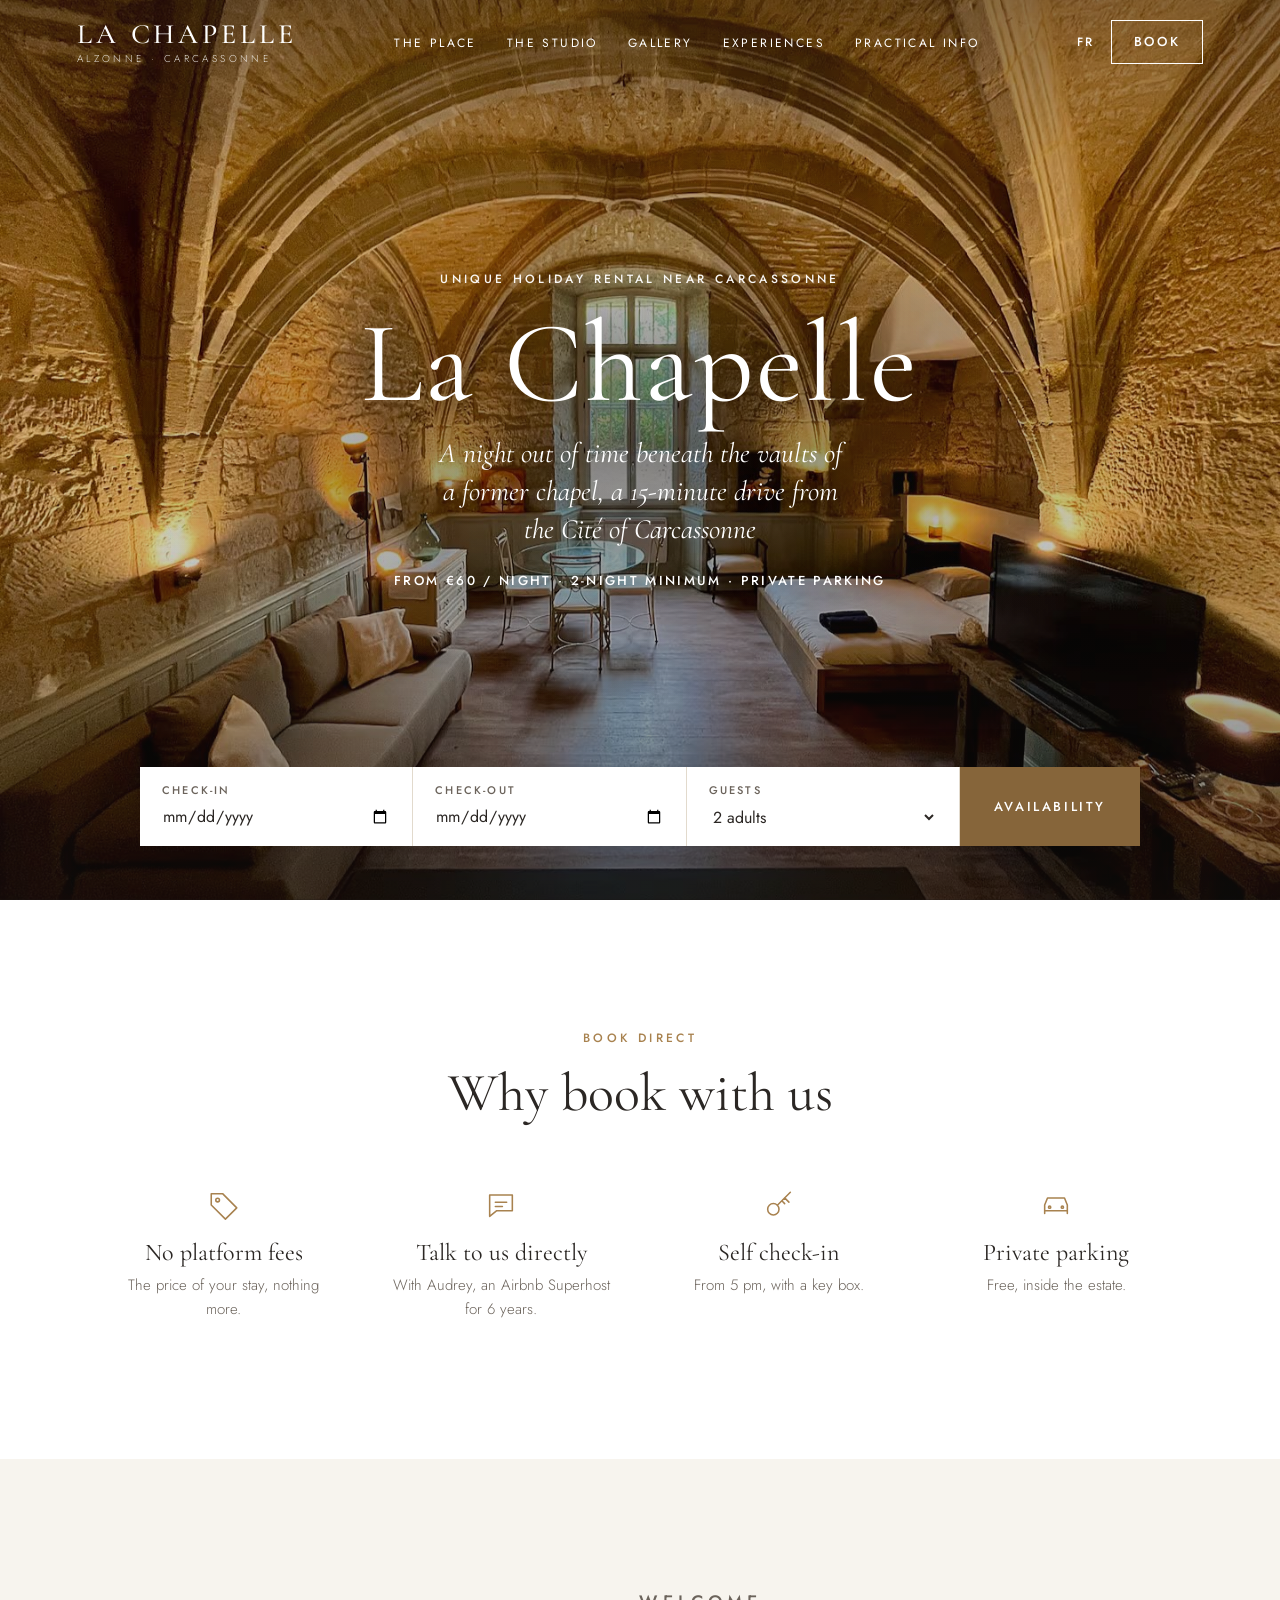
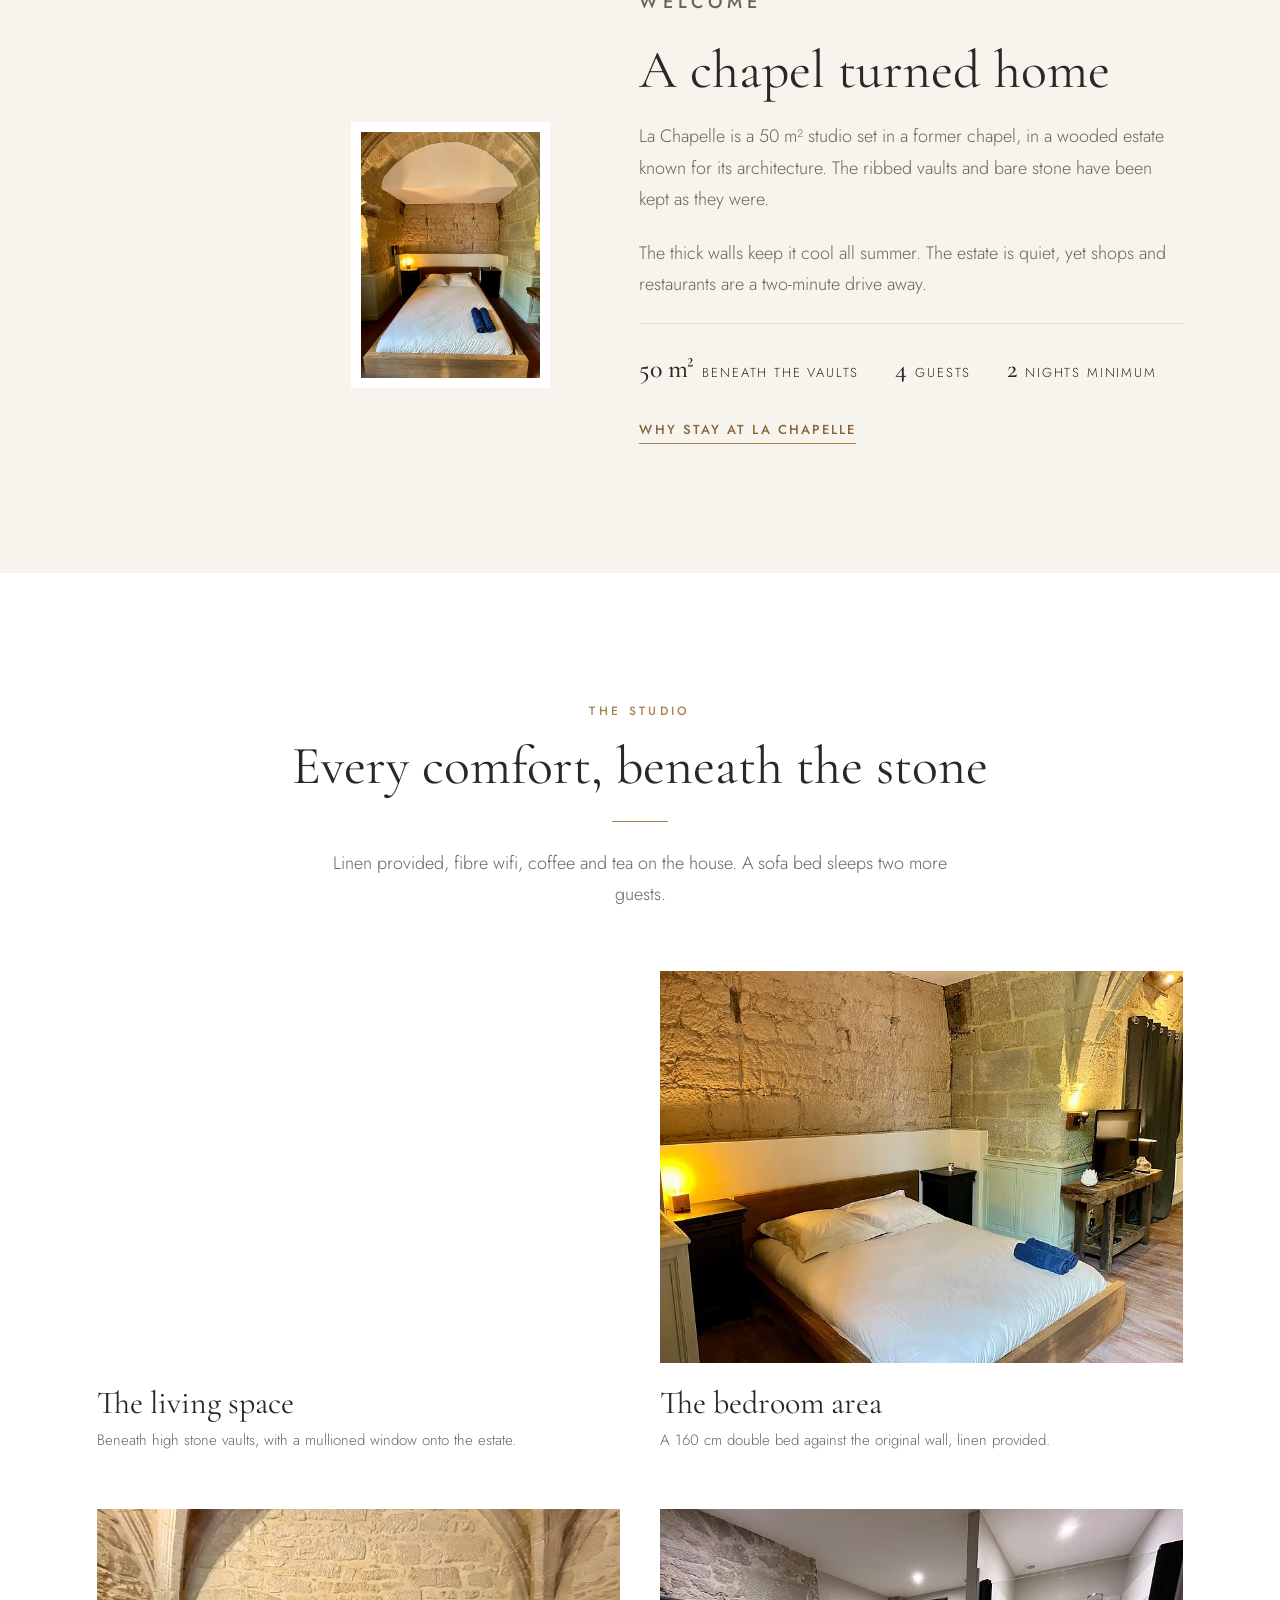
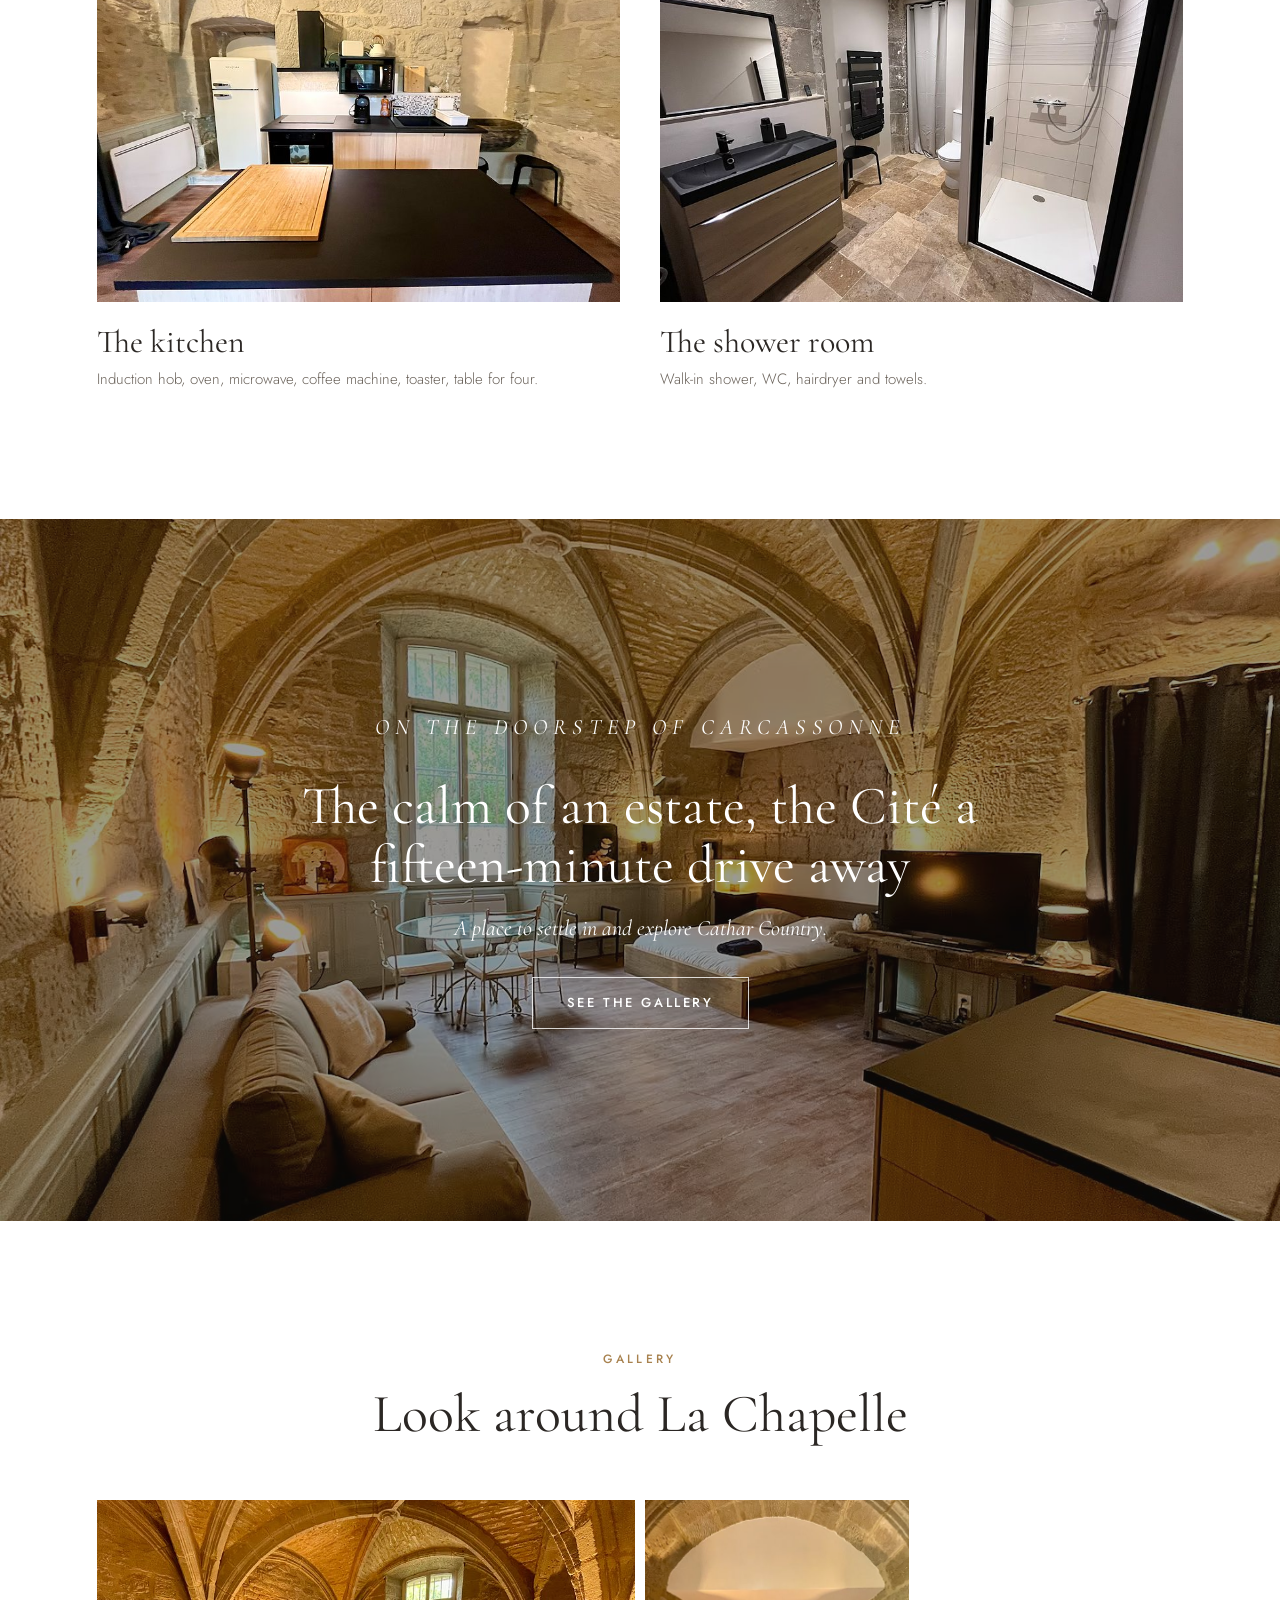
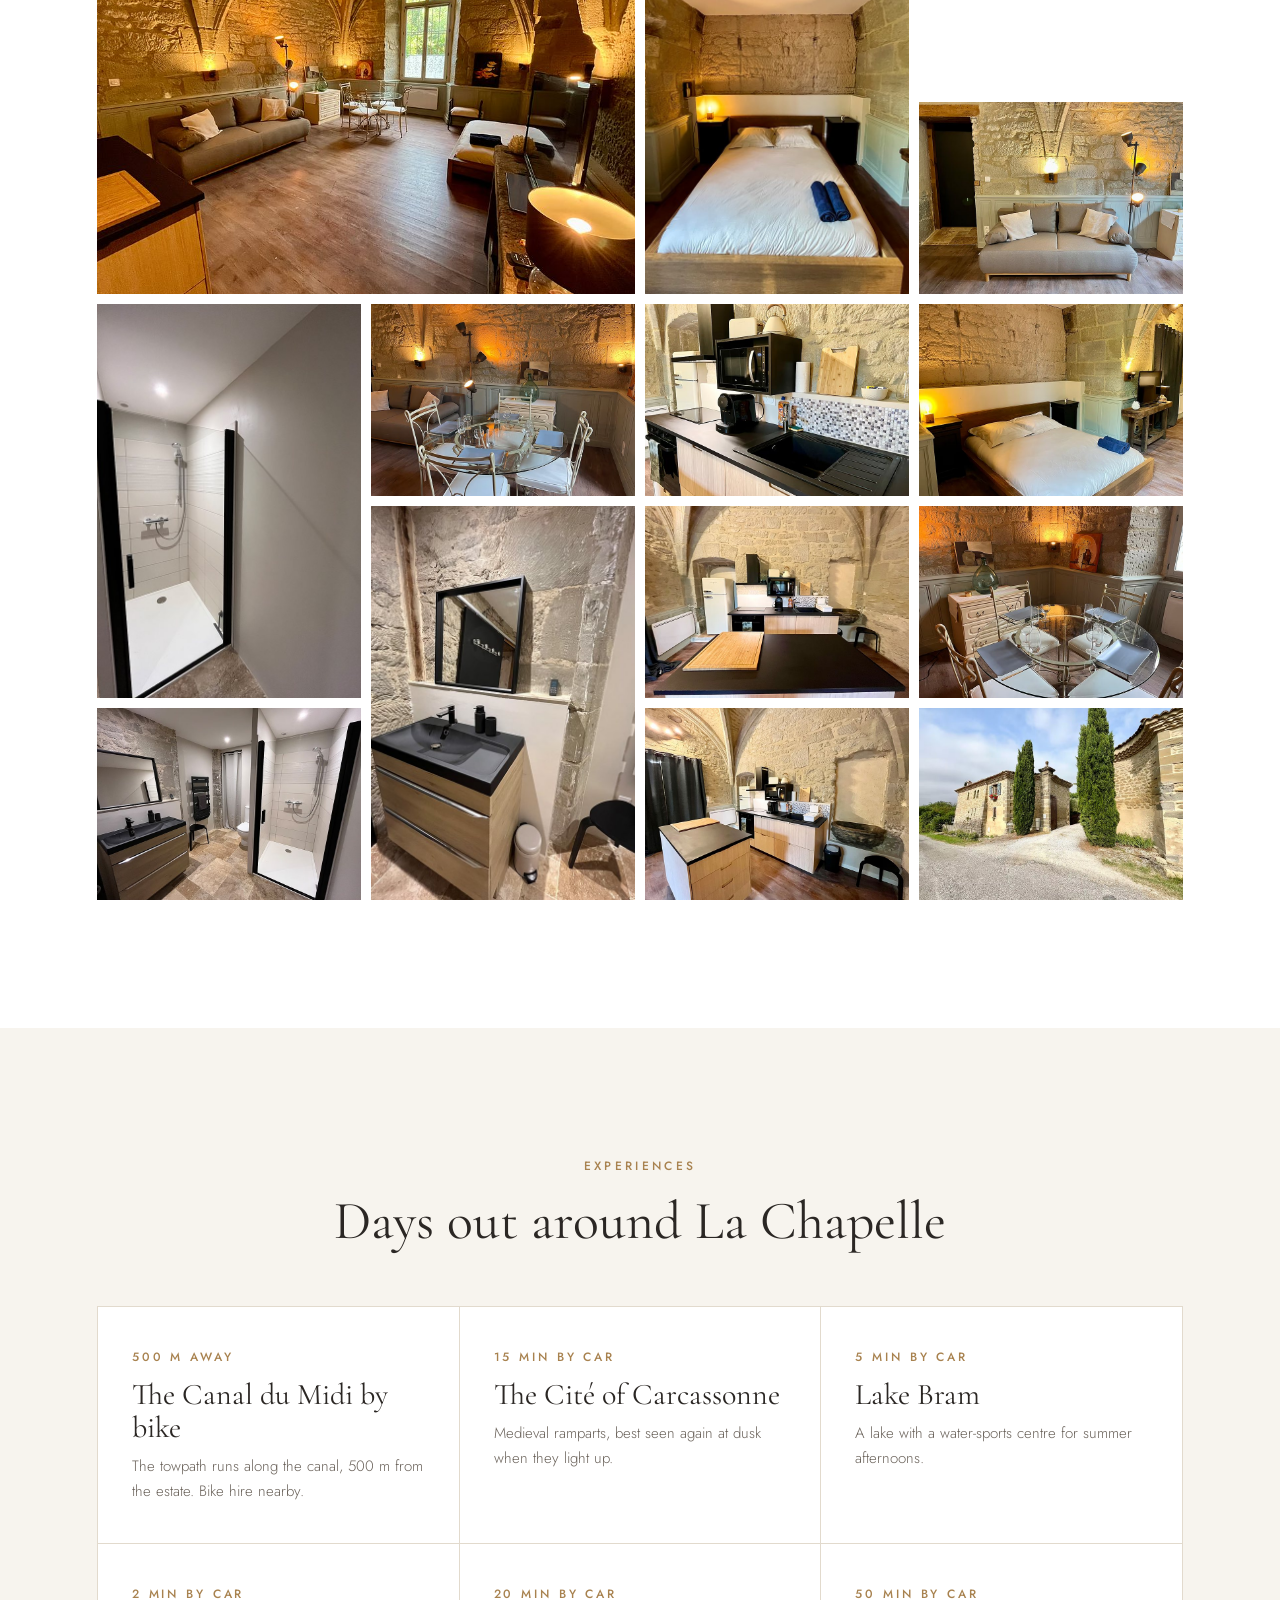
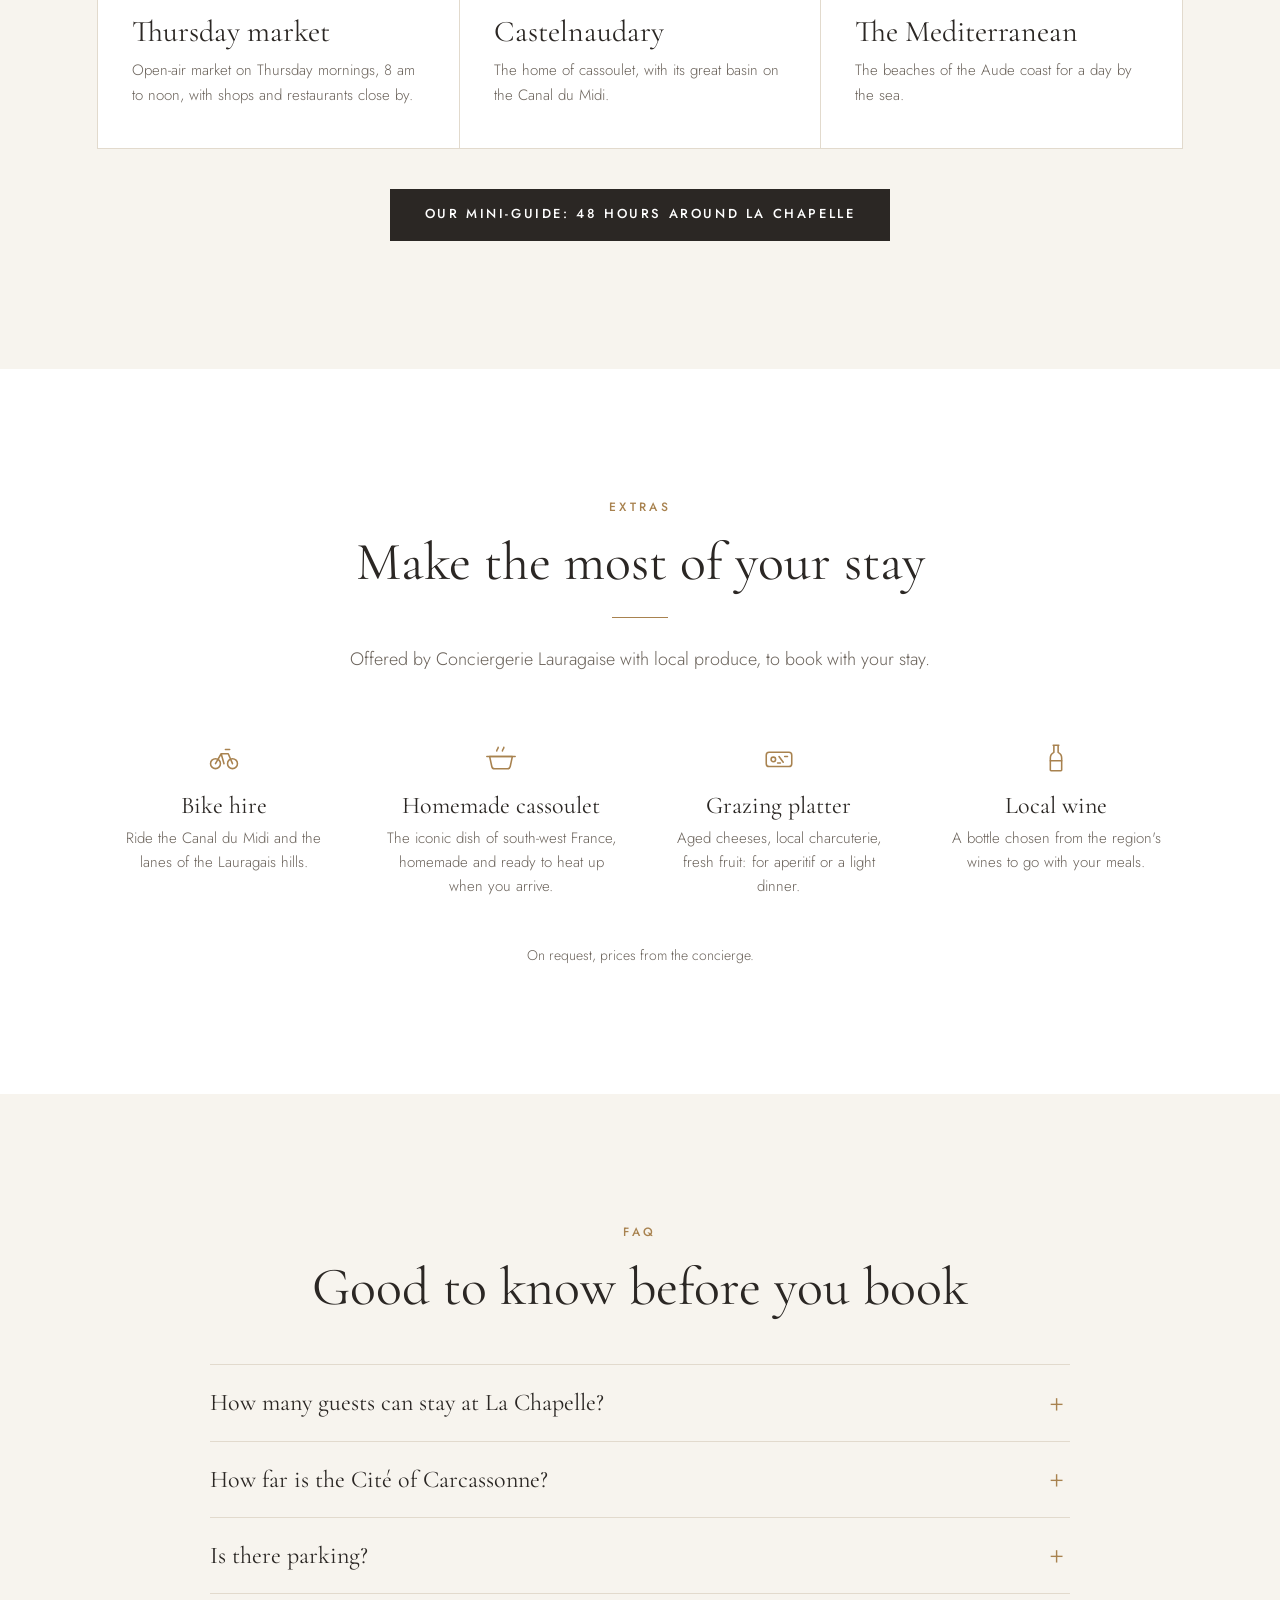
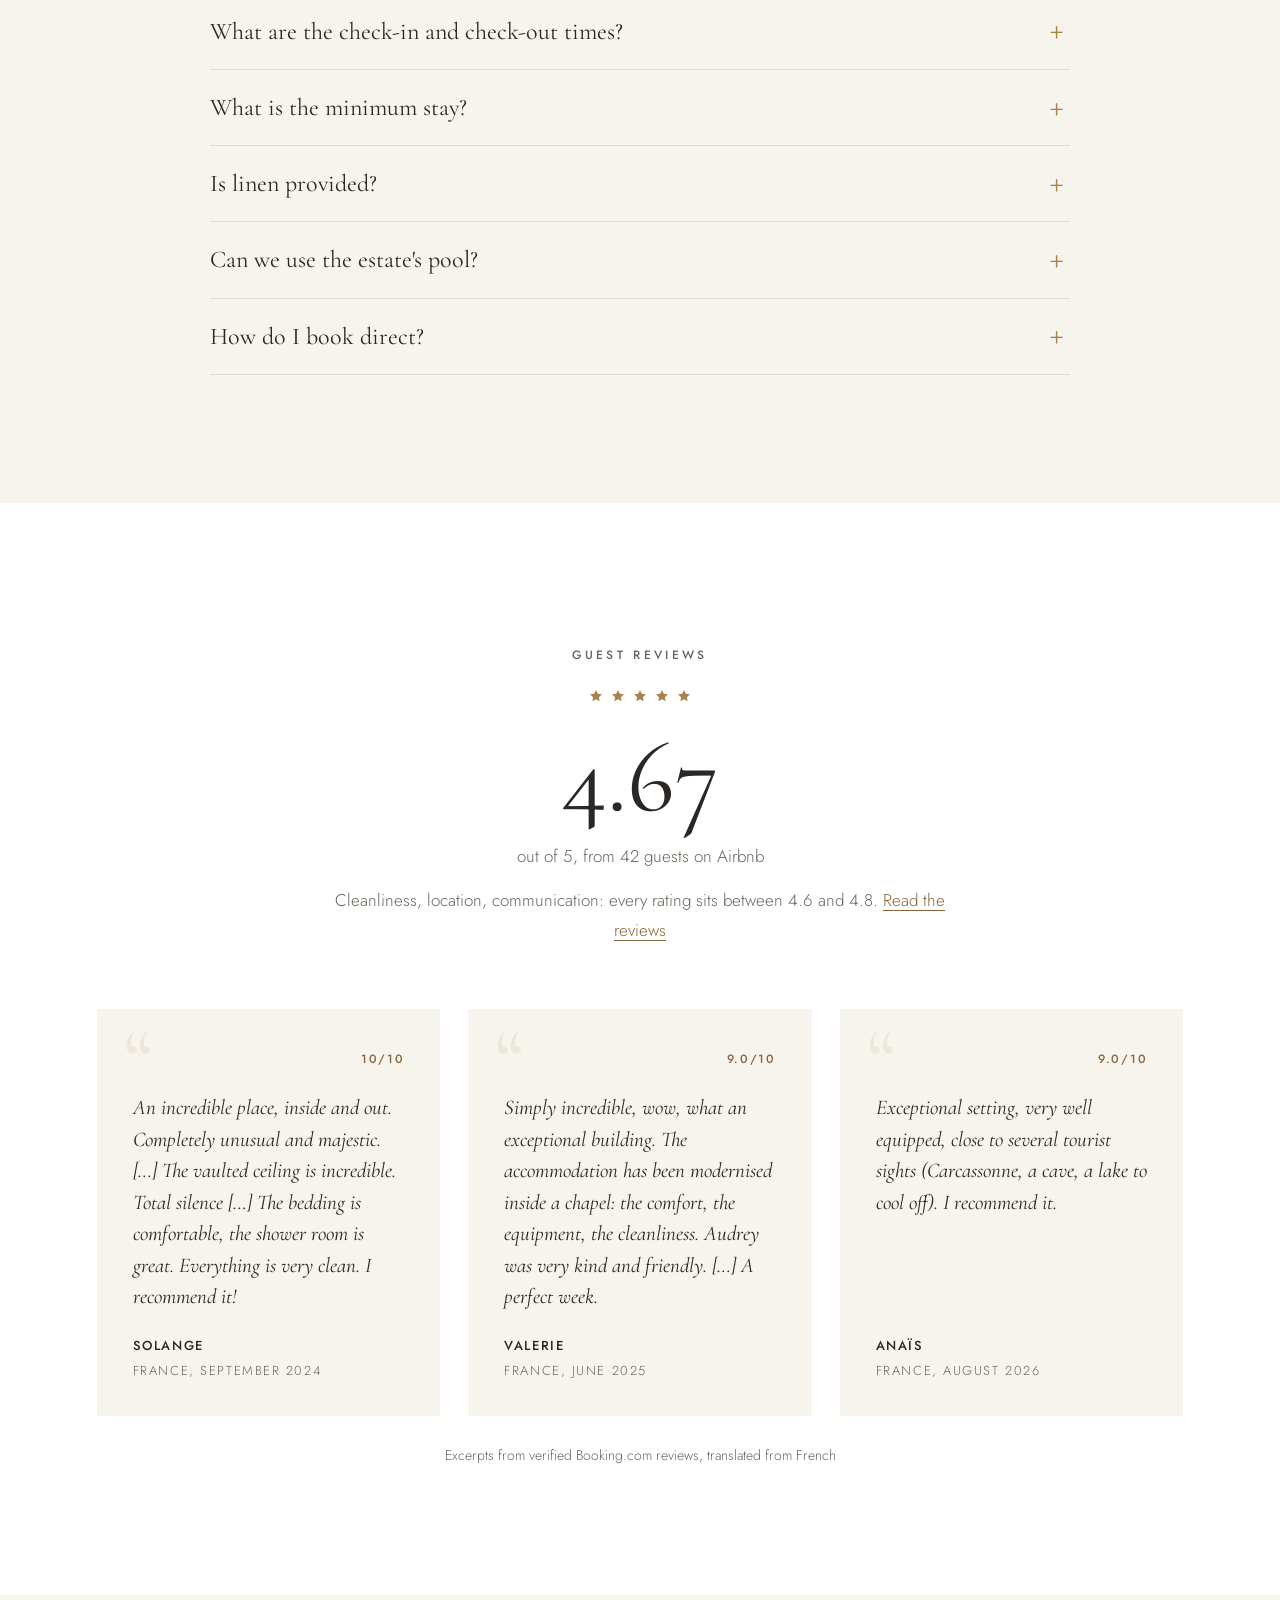
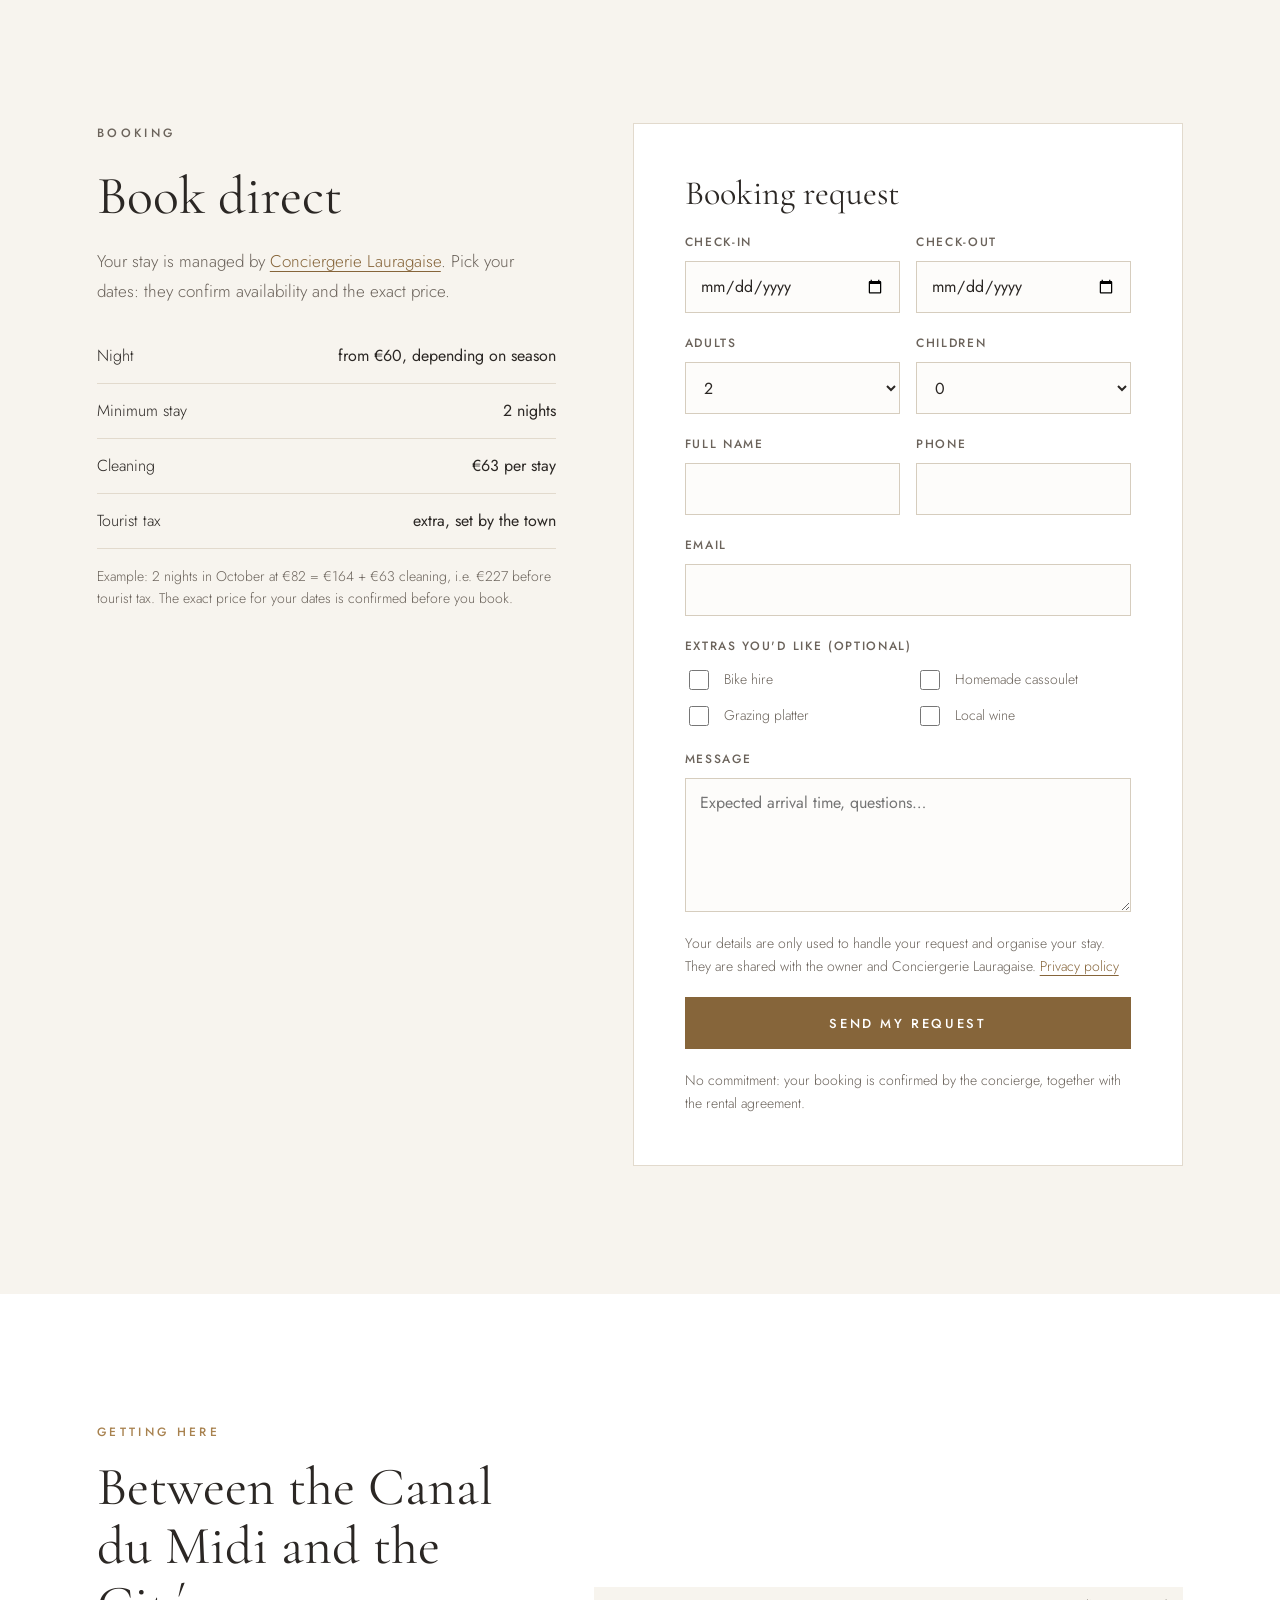
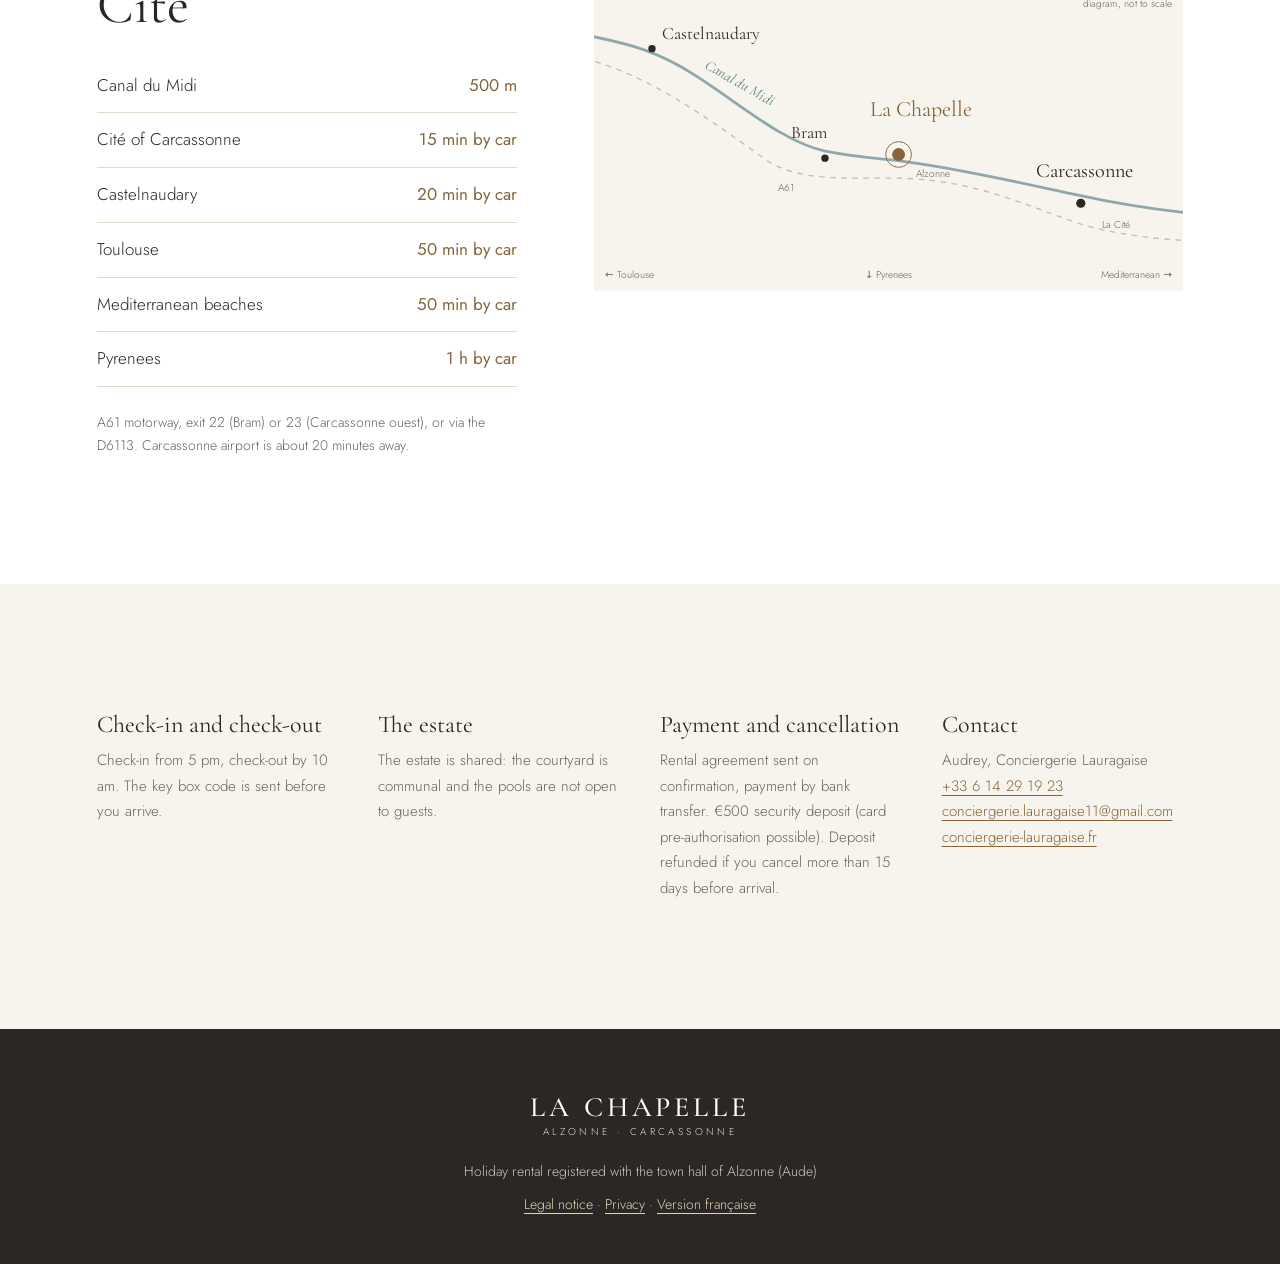
==== en/index.html @ 8fb8785d "Conversion et contenu : prix dès l'accueil, tarifs expliqués, distances précisées, pages « Pourquoi " ====
<!doctype html>
<html lang="en">
<head>
<meta charset="utf-8">
<meta name="viewport" content="width=device-width, initial-scale=1">
<title>La Chapelle, a unique holiday rental near Carcassonne – Canal du Midi</title>
<meta name="description" content="Stay in a former chapel: a charming 50 m² studio for 4 guests in Alzonne, 15 minutes from the Cité of Carcassonne and 500 m from the Canal du Midi. Parking, self check-in. Book direct.">
<link rel="canonical" href="https://lachapelle-carcassonne.com/en/">
<link rel="alternate" hreflang="fr" href="https://lachapelle-carcassonne.com/"><link rel="alternate" hreflang="en" href="https://lachapelle-carcassonne.com/en/"><link rel="alternate" hreflang="x-default" href="https://lachapelle-carcassonne.com/">
<meta name="robots" content="index,follow,max-image-preview:large">
<meta property="og:url" content="https://lachapelle-carcassonne.com/en/">
<meta property="og:locale" content="en_GB">
<meta property="og:site_name" content="La Chapelle">
<meta name="twitter:card" content="summary_large_image">
<meta property="og:type" content="website">
<meta property="og:title" content="La Chapelle, a unique holiday rental near Carcassonne – Canal du Midi">
<meta property="og:description" content="Stay in a former chapel: a charming 50 m² studio for 4 guests in Alzonne, 15 minutes from the Cité of Carcassonne and 500 m from the Canal du Midi. Parking, self check-in. Book direct.">
<meta property="og:image" content="https://lachapelle-carcassonne.com/img/partage.jpg"><meta property="og:image:width" content="1200"><meta property="og:image:height" content="630">
<script type="application/ld+json">[{"@context": "https://schema.org", "@type": "VacationRental", "@id": "https://lachapelle-carcassonne.com/#chapelle", "name": "La Chapelle", "description": "Stay in a former chapel: a charming 50 m² studio for 4 guests in Alzonne, 15 minutes from the Cité of Carcassonne and 500 m from the Canal du Midi. Parking, self check-in. Book direct.", "url": "https://lachapelle-carcassonne.com/en/", "image": ["https://lachapelle-carcassonne.com/img/voutes-1600.jpg", "https://lachapelle-carcassonne.com/img/voutes-2-1600.jpg", "https://lachapelle-carcassonne.com/img/lit-arche-1600.jpg", "https://lachapelle-carcassonne.com/img/domaine-1600.jpg", "https://lachapelle-carcassonne.com/img/cuisine-ilot-1600.jpg"], "address": {"@type": "PostalAddress", "addressLocality": "Alzonne", "postalCode": "11170", "addressRegion": "Occitanie", "addressCountry": "FR"}, "geo": {"@type": "GeoCoordinates", "latitude": 43.254, "longitude": 2.176}, "telephone": "+33614291923", "email": "conciergerie.lauragaise11@gmail.com", "checkinTime": "17:00", "checkoutTime": "10:00", "priceRange": "60 € +", "containsPlace": {"@type": "Accommodation", "additionalType": "EntirePlace", "occupancy": {"@type": "QuantitativeValue", "value": 4}, "floorSize": {"@type": "QuantitativeValue", "value": 50, "unitCode": "MTK"}, "numberOfBedrooms": 0, "numberOfBathroomsTotal": 1, "bed": [{"@type": "BedDetails", "typeOfBed": "Double", "numberOfBeds": 1}, {"@type": "BedDetails", "typeOfBed": "SofaBed", "numberOfBeds": 1}]}, "amenityFeature": [{"@type": "LocationFeatureSpecification", "name": "kitchen", "value": true}, {"@type": "LocationFeatureSpecification", "name": "wifi", "value": true}, {"@type": "LocationFeatureSpecification", "name": "freeParking", "value": true}, {"@type": "LocationFeatureSpecification", "name": "tv", "value": true}, {"@type": "LocationFeatureSpecification", "name": "hairDryer", "value": true}, {"@type": "LocationFeatureSpecification", "name": "coffeeMaker", "value": true}, {"@type": "LocationFeatureSpecification", "name": "microwave", "value": true}, {"@type": "LocationFeatureSpecification", "name": "oven", "value": true}]}, {"@context": "https://schema.org", "@type": "FAQPage", "inLanguage": "en", "mainEntity": [{"@type": "Question", "name": "How many guests can stay at La Chapelle?", "acceptedAnswer": {"@type": "Answer", "text": "The studio sleeps up to 4: a 160 cm double bed and a sofa bed for two."}}, {"@type": "Question", "name": "How far is the Cité of Carcassonne?", "acceptedAnswer": {"@type": "Answer", "text": "The Cité of Carcassonne is about 15 minutes by car. The Canal du Midi is 500 metres from the estate, Castelnaudary a 20-minute drive."}}, {"@type": "Question", "name": "Is there parking?", "acceptedAnswer": {"@type": "Answer", "text": "Yes, free private parking inside the estate."}}, {"@type": "Question", "name": "What are the check-in and check-out times?", "acceptedAnswer": {"@type": "Answer", "text": "Self check-in from 5 pm with a key box, check-out by 10 am."}}, {"@type": "Question", "name": "What is the minimum stay?", "acceptedAnswer": {"@type": "Answer", "text": "The minimum stay is 2 nights."}}, {"@type": "Question", "name": "Is linen provided?", "acceptedAnswer": {"@type": "Answer", "text": "Yes: bed linen, towels and tea towels are provided, along with coffee and tea."}}, {"@type": "Question", "name": "Can we use the estate's pool?", "acceptedAnswer": {"@type": "Answer", "text": "No, the estate is shared and the pools are not open to guests."}}, {"@type": "Question", "name": "How do I book direct?", "acceptedAnswer": {"@type": "Answer", "text": "Pick your dates in the calendar and send your request: Conciergerie Lauragaise confirms availability and price and sends you the rental agreement. Payment by bank transfer."}}]}]</script>
<meta name="theme-color" content="#FFFFFF">
<link rel="icon" href="../favicon.svg" type="image/svg+xml">
<link rel="preload" href="../fonts/cormorant-garamond-latin-400-normal.woff2" as="font" type="font/woff2" crossorigin>
<link rel="stylesheet" href="../style.css">
</head>
<body>
<a class="skip" href="#contenu">Skip to content</a>
<header>
<div class="nav">
<a class="logo" href="#top" aria-label="La Chapelle"><b>La Chapelle</b><small>Alzonne · Carcassonne</small></a>
<ul><li><a href="#bienvenue">The place</a></li><li><a href="#studio">The studio</a></li><li><a href="#galerie">Gallery</a></li><li><a href="#experiences">Experiences</a></li><li><a href="#infos">Practical info</a></li></ul>
<div class="nav-right"><a class="lang" href="../" hreflang="fr" lang="fr" aria-label="Version française">FR</a><a class="btn" href="#reserver">Book</a></div>
</div>
</header>

<main id="contenu">
<section id="top" class="hero">
<div class="slides"><img src="../img/voutes-1600.jpg" srcset="../img/voutes-800.jpg 800w, ../img/voutes-1600.jpg 1600w" sizes="100vw" width="800" height="600" alt="The living space beneath the ribbed vaults" decoding="async" class="on" fetchpriority="high"><img src="../img/domaine-1600.jpg" srcset="../img/domaine-800.jpg 800w, ../img/domaine-1600.jpg 1600w" sizes="100vw" width="800" height="600" alt="The estate entrance lined with cypress trees" loading="lazy" decoding="async"><img src="../img/voutes-2-1600.jpg" srcset="../img/voutes-2-800.jpg 800w, ../img/voutes-2-1600.jpg 1600w" sizes="100vw" width="800" height="600" alt="The vaults and the tall window" loading="lazy" decoding="async"></div>
<div class="hero-content">
<h1><span class="label h1-sub">Unique holiday rental near Carcassonne</span><span class="h1-main">La Chapelle</span></h1>
<p class="hero-sub">A night out of time beneath the vaults of a former chapel, a 15-minute drive from the Cité of Carcassonne</p>
<p class="hero-facts">From €60 / night · 2-night minimum · Private parking</p>
</div>
<form class="bookbar" id="bookbar">
<label>Check-in<input type="date" id="bb-in" required></label>
<label>Check-out<input type="date" id="bb-out" required></label>
<label>Guests<select id="bb-g"><option value="1">1 adult</option><option value="2" selected>2 adults</option><option value="3">3 adults</option><option value="4">4 adults</option></select></label>
<button class="btn gold" type="submit">Availability</button>
</form>
</section>

<section class="section">
<div class="container center">
<p class="label">Book direct</p>
<h2 style="margin-top:14px">Why book with us</h2>
<div class="perks"><div class="perk"><svg width="34" height="34" viewBox="0 0 24 24" fill="none" stroke="#A8824F" stroke-width="1.1" stroke-linecap="round" stroke-linejoin="round" aria-hidden="true"><path d="M3 12V4h8l10 10-8 8L3 12z"/><circle cx="7.5" cy="8.5" r="1.3"/></svg><h3>No platform fees</h3><p>The price of your stay, nothing more.</p></div><div class="perk"><svg width="34" height="34" viewBox="0 0 24 24" fill="none" stroke="#A8824F" stroke-width="1.1" stroke-linecap="round" stroke-linejoin="round" aria-hidden="true"><path d="M4 5h16v11H9l-5 4V5z"/><path d="M8 10h8M8 13h5"/></svg><h3>Talk to us directly</h3><p>With Audrey, an Airbnb Superhost for 6 years.</p></div><div class="perk"><svg width="34" height="34" viewBox="0 0 24 24" fill="none" stroke="#A8824F" stroke-width="1.1" stroke-linecap="round" stroke-linejoin="round" aria-hidden="true"><circle cx="8" cy="15" r="4"/><path d="M11 12l9-9M16 7l3 3M14 9l2 2"/></svg><h3>Self check-in</h3><p>From 5 pm, with a key box.</p></div><div class="perk"><svg width="34" height="34" viewBox="0 0 24 24" fill="none" stroke="#A8824F" stroke-width="1.1" stroke-linecap="round" stroke-linejoin="round" aria-hidden="true"><path d="M4 16v-4l2-5h12l2 5v4M4 16h16M4 16v2M20 16v2"/><circle cx="7.5" cy="13.5" r=".8"/><circle cx="16.5" cy="13.5" r=".8"/></svg><h3>Private parking</h3><p>Free, inside the estate.</p></div></div>
</div>
</section>

<section id="bienvenue" class="section ivoire">
<div class="container welcome">
<div class="duo">
<img src="../img/domaine-1600.jpg" srcset="../img/domaine-800.jpg 800w, ../img/domaine-1600.jpg 1600w" sizes="(max-width:900px) 80vw, 40vw" width="800" height="600" alt="The estate entrance lined with cypress trees" loading="lazy" decoding="async">
<img src="../img/lit-arche-1600.jpg" srcset="../img/lit-arche-800.jpg 800w, ../img/lit-arche-1600.jpg 1600w" sizes="(max-width:900px) 45vw, 22vw" width="600" height="800" alt="The bed beneath a stone arch" loading="lazy" decoding="async">
</div>
<div class="text">
<p class="label">Welcome</p>
<h2>A chapel turned home</h2>
<p>La Chapelle is a 50 m² studio set in a former chapel, in a wooded estate known for its architecture. The ribbed vaults and bare stone have been kept as they were.</p>
<p>The thick walls keep it cool all summer. The estate is quiet, yet shops and restaurants are a two-minute drive away.</p>
<div class="facts"><span><b>50 m²</b>beneath the vaults</span><span><b>4</b>guests</span><span><b>2</b>nights minimum</span></div>
<p><a class="link-arrow" href="/en/unique-stay-carcassonne.html">Why stay at La Chapelle</a></p>
</div>
</div>
</section>

<section id="studio" class="section">
<div class="container">
<div class="center">
<p class="label">The studio</p>
<h2 style="margin-top:14px">Every comfort, beneath the stone</h2>
<div class="rule"></div>
<p class="intro-text">Linen provided, fibre wifi, coffee and tea on the house. A sofa bed sleeps two more guests.</p>
</div>
<div class="rooms"><article class="room"><figure><img src="../img/voutes-2-1600.jpg" srcset="../img/voutes-2-800.jpg 800w, ../img/voutes-2-1600.jpg 1600w" sizes="(max-width:520px) 100vw, (max-width:1000px) 50vw, 25vw" width="800" height="600" alt="The living space" loading="lazy" decoding="async"></figure><h3>The living space</h3><p>Beneath high stone vaults, with a mullioned window onto the estate.</p></article><article class="room"><figure><img src="../img/lit-1600.jpg" srcset="../img/lit-800.jpg 800w, ../img/lit-1600.jpg 1600w" sizes="(max-width:520px) 100vw, (max-width:1000px) 50vw, 25vw" width="800" height="600" alt="The bedroom area" loading="lazy" decoding="async"></figure><h3>The bedroom area</h3><p>A 160 cm double bed against the original wall, linen provided.</p></article><article class="room"><figure><img src="../img/cuisine-ilot-1600.jpg" srcset="../img/cuisine-ilot-800.jpg 800w, ../img/cuisine-ilot-1600.jpg 1600w" sizes="(max-width:520px) 100vw, (max-width:1000px) 50vw, 25vw" width="800" height="600" alt="The kitchen" loading="lazy" decoding="async"></figure><h3>The kitchen</h3><p>Induction hob, oven, microwave, coffee machine, toaster, table for four.</p></article><article class="room"><figure><img src="../img/salle-eau-1600.jpg" srcset="../img/salle-eau-800.jpg 800w, ../img/salle-eau-1600.jpg 1600w" sizes="(max-width:520px) 100vw, (max-width:1000px) 50vw, 25vw" width="800" height="600" alt="The shower room" loading="lazy" decoding="async"></figure><h3>The shower room</h3><p>Walk-in shower, WC, hairdryer and towels.</p></article></div>
</div>
</section>

<section class="band">
<img src="../img/vue-ensemble-1600.jpg" srcset="../img/vue-ensemble-800.jpg 800w, ../img/vue-ensemble-1600.jpg 1600w" sizes="100vw" width="800" height="600" alt="" loading="lazy" decoding="async">
<div class="inner">
<p class="label">On the doorstep of Carcassonne</p>
<h2>The calm of an estate, the Cité a fifteen-minute drive away</h2>
<p>A place to settle in and explore Cathar Country.</p>
<a class="btn light" href="#galerie">See the gallery</a>
</div>
</section>

<section id="galerie" class="section">
<div class="container">
<div class="center"><p class="label">Gallery</p><h2 style="margin-top:14px">Look around La Chapelle</h2></div>
<div class="gallery"><button type="button" class="wide" aria-label="Enlarge : The vaults and the tall window"><img src="../img/voutes-2-1600.jpg" srcset="../img/voutes-2-800.jpg 800w, ../img/voutes-2-1600.jpg 1600w" sizes="(max-width:700px) 50vw, 25vw" width="800" height="600" alt="The vaults and the tall window" loading="lazy" decoding="async"></button><button type="button" class="tall" aria-label="Enlarge : The bed beneath the stone arch"><img src="../img/lit-arche-1600.jpg" srcset="../img/lit-arche-800.jpg 800w, ../img/lit-arche-1600.jpg 1600w" sizes="(max-width:700px) 50vw, 25vw" width="600" height="800" alt="The bed beneath the stone arch" loading="lazy" decoding="async"></button><button type="button" aria-label="Enlarge : The whole studio"><img src="../img/vue-ensemble-1600.jpg" srcset="../img/vue-ensemble-800.jpg 800w, ../img/vue-ensemble-1600.jpg 1600w" sizes="(max-width:700px) 50vw, 25vw" width="800" height="600" alt="The whole studio" loading="lazy" decoding="async"></button><button type="button" aria-label="Enlarge : The lounge and sofa bed"><img src="../img/canape-1600.jpg" srcset="../img/canape-800.jpg 800w, ../img/canape-1600.jpg 1600w" sizes="(max-width:700px) 50vw, 25vw" width="800" height="600" alt="The lounge and sofa bed" loading="lazy" decoding="async"></button><button type="button" class="tall" aria-label="Enlarge : The walk-in shower"><img src="../img/douche-1600.jpg" srcset="../img/douche-800.jpg 800w, ../img/douche-1600.jpg 1600w" sizes="(max-width:700px) 50vw, 25vw" width="600" height="800" alt="The walk-in shower" loading="lazy" decoding="async"></button><button type="button" aria-label="Enlarge : The dining area"><img src="../img/repas-1600.jpg" srcset="../img/repas-800.jpg 800w, ../img/repas-1600.jpg 1600w" sizes="(max-width:700px) 50vw, 25vw" width="800" height="600" alt="The dining area" loading="lazy" decoding="async"></button><button type="button" aria-label="Enlarge : The equipped kitchen"><img src="../img/cuisine-1600.jpg" srcset="../img/cuisine-800.jpg 800w, ../img/cuisine-1600.jpg 1600w" sizes="(max-width:700px) 50vw, 25vw" width="800" height="600" alt="The equipped kitchen" loading="lazy" decoding="async"></button><button type="button" aria-label="Enlarge : The bedroom area"><img src="../img/lit-1600.jpg" srcset="../img/lit-800.jpg 800w, ../img/lit-1600.jpg 1600w" sizes="(max-width:700px) 50vw, 25vw" width="800" height="600" alt="The bedroom area" loading="lazy" decoding="async"></button><button type="button" class="tall" aria-label="Enlarge : The shower room basin"><img src="../img/vasque-1600.jpg" srcset="../img/vasque-800.jpg 800w, ../img/vasque-1600.jpg 1600w" sizes="(max-width:700px) 50vw, 25vw" width="600" height="800" alt="The shower room basin" loading="lazy" decoding="async"></button><button type="button" aria-label="Enlarge : The kitchen island"><img src="../img/cuisine-ilot-1600.jpg" srcset="../img/cuisine-ilot-800.jpg 800w, ../img/cuisine-ilot-1600.jpg 1600w" sizes="(max-width:700px) 50vw, 25vw" width="800" height="600" alt="The kitchen island" loading="lazy" decoding="async"></button><button type="button" aria-label="Enlarge : The round table"><img src="../img/repas-2-1600.jpg" srcset="../img/repas-2-800.jpg 800w, ../img/repas-2-1600.jpg 1600w" sizes="(max-width:700px) 50vw, 25vw" width="800" height="600" alt="The round table" loading="lazy" decoding="async"></button><button type="button" aria-label="Enlarge : The shower room"><img src="../img/salle-eau-1600.jpg" srcset="../img/salle-eau-800.jpg 800w, ../img/salle-eau-1600.jpg 1600w" sizes="(max-width:700px) 50vw, 25vw" width="800" height="600" alt="The shower room" loading="lazy" decoding="async"></button><button type="button" aria-label="Enlarge : The kitchen beneath the vault"><img src="../img/cuisine-2-1600.jpg" srcset="../img/cuisine-2-800.jpg 800w, ../img/cuisine-2-1600.jpg 1600w" sizes="(max-width:700px) 50vw, 25vw" width="800" height="600" alt="The kitchen beneath the vault" loading="lazy" decoding="async"></button><button type="button" aria-label="Enlarge : The estate entrance"><img src="../img/domaine-1600.jpg" srcset="../img/domaine-800.jpg 800w, ../img/domaine-1600.jpg 1600w" sizes="(max-width:700px) 50vw, 25vw" width="800" height="600" alt="The estate entrance" loading="lazy" decoding="async"></button></div>
</div>
</section>

<section id="experiences" class="section ivoire">
<div class="container">
<div class="center"><p class="label">Experiences</p><h2 style="margin-top:14px">Days out around La Chapelle</h2></div>
<div class="exps"><div class="exp"><span class="time">500 m away</span><h3>The Canal du Midi by bike</h3><p>The towpath runs along the canal, 500 m from the estate. Bike hire nearby.</p></div><div class="exp"><span class="time">15 min by car</span><h3>The Cité of Carcassonne</h3><p>Medieval ramparts, best seen again at dusk when they light up.</p></div><div class="exp"><span class="time">5 min by car</span><h3>Lake Bram</h3><p>A lake with a water-sports centre for summer afternoons.</p></div><div class="exp"><span class="time">2 min by car</span><h3>Thursday market</h3><p>Open-air market on Thursday mornings, 8 am to noon, with shops and restaurants close by.</p></div><div class="exp"><span class="time">20 min by car</span><h3>Castelnaudary</h3><p>The home of cassoulet, with its great basin on the Canal du Midi.</p></div><div class="exp"><span class="time">50 min by car</span><h3>The Mediterranean</h3><p>The beaches of the Aude coast for a day by the sea.</p></div></div>
<p class="center" style="margin-top:40px"><a class="btn" href="/en/things-to-do-around-carcassonne.html">Our mini-guide: 48 hours around La Chapelle</a></p>
</div>
</section>

<section id="services" class="section">
<div class="container">
<div class="center"><p class="label">Extras</p><h2 style="margin-top:14px">Make the most of your stay</h2><div class="rule"></div><p class="intro-text">Offered by Conciergerie Lauragaise with local produce, to book with your stay.</p></div>
<div class="perks"><div class="perk"><svg width="34" height="34" viewBox="0 0 24 24" fill="none" stroke="#A8824F" stroke-width="1.1" stroke-linecap="round" stroke-linejoin="round" aria-hidden="true"><circle cx="6" cy="16" r="3.5"/><circle cx="18" cy="16" r="3.5"/><path d="M6 16l4-7h5l3 7M10 9l2 7M13 6h3"/></svg><h3>Bike hire</h3><p>Ride the Canal du Midi and the lanes of the Lauragais hills.</p></div><div class="perk"><svg width="34" height="34" viewBox="0 0 24 24" fill="none" stroke="#A8824F" stroke-width="1.1" stroke-linecap="round" stroke-linejoin="round" aria-hidden="true"><path d="M4 11h16l-1.5 7a2 2 0 01-2 1.6H7.5a2 2 0 01-2-1.6L4 11z"/><path d="M2 11h20M9 7c0-1 1-1.5 1-2.5M13 7c0-1 1-1.5 1-2.5"/></svg><h3>Homemade cassoulet</h3><p>The iconic dish of south-west France, homemade and ready to heat up when you arrive.</p></div><div class="perk"><svg width="34" height="34" viewBox="0 0 24 24" fill="none" stroke="#A8824F" stroke-width="1.1" stroke-linecap="round" stroke-linejoin="round" aria-hidden="true"><rect x="3" y="8" width="18" height="10" rx="2"/><circle cx="8" cy="13" r="1.6"/><path d="M12 11l3 4M16 11h2M11 15.5h2"/></svg><h3>Grazing platter</h3><p>Aged cheeses, local charcuterie, fresh fruit: for aperitif or a light dinner.</p></div><div class="perk"><svg width="34" height="34" viewBox="0 0 24 24" fill="none" stroke="#A8824F" stroke-width="1.1" stroke-linecap="round" stroke-linejoin="round" aria-hidden="true"><path d="M10 3h4M10.5 3v5c-2 1-2.5 2.5-2.5 4v8.5a.5.5 0 00.5.5h7a.5.5 0 00.5-.5V12c0-1.5-.5-3-2.5-4V3"/><path d="M8 14h8"/></svg><h3>Local wine</h3><p>A bottle chosen from the region's wines to go with your meals.</p></div></div>
<p class="small center" style="margin-top:36px">On request, prices from the concierge.</p>
</div>
</section>

<section id="faq" class="section ivoire">
<div class="container faq">
<div class="center"><p class="label">FAQ</p><h2 style="margin-top:14px">Good to know before you book</h2></div>
<div class="faq-list"><details><summary>How many guests can stay at La Chapelle?</summary><p>The studio sleeps up to 4: a 160 cm double bed and a sofa bed for two.</p></details><details><summary>How far is the Cité of Carcassonne?</summary><p>The Cité of Carcassonne is about 15 minutes by car. The Canal du Midi is 500 metres from the estate, Castelnaudary a 20-minute drive.</p></details><details><summary>Is there parking?</summary><p>Yes, free private parking inside the estate.</p></details><details><summary>What are the check-in and check-out times?</summary><p>Self check-in from 5 pm with a key box, check-out by 10 am.</p></details><details><summary>What is the minimum stay?</summary><p>The minimum stay is 2 nights.</p></details><details><summary>Is linen provided?</summary><p>Yes: bed linen, towels and tea towels are provided, along with coffee and tea.</p></details><details><summary>Can we use the estate's pool?</summary><p>No, the estate is shared and the pools are not open to guests.</p></details><details><summary>How do I book direct?</summary><p>Pick your dates in the calendar and send your request: Conciergerie Lauragaise confirms availability and price and sends you the rental agreement. Payment by bank transfer.</p></details></div>
</div>
</section>

<section class="section">
<div class="container review">
<p class="label">Guest reviews</p>
<div class="stars" style="margin-top:22px"><svg width="16" height="16" viewBox="0 0 24 24" fill="currentColor" aria-hidden="true"><path d="M12 3l2.7 5.6 6.1.9-4.4 4.3 1 6.1L12 17l-5.4 2.9 1-6.1-4.4-4.3 6.1-.9z"/></svg><svg width="16" height="16" viewBox="0 0 24 24" fill="currentColor" aria-hidden="true"><path d="M12 3l2.7 5.6 6.1.9-4.4 4.3 1 6.1L12 17l-5.4 2.9 1-6.1-4.4-4.3 6.1-.9z"/></svg><svg width="16" height="16" viewBox="0 0 24 24" fill="currentColor" aria-hidden="true"><path d="M12 3l2.7 5.6 6.1.9-4.4 4.3 1 6.1L12 17l-5.4 2.9 1-6.1-4.4-4.3 6.1-.9z"/></svg><svg width="16" height="16" viewBox="0 0 24 24" fill="currentColor" aria-hidden="true"><path d="M12 3l2.7 5.6 6.1.9-4.4 4.3 1 6.1L12 17l-5.4 2.9 1-6.1-4.4-4.3 6.1-.9z"/></svg><svg width="16" height="16" viewBox="0 0 24 24" fill="currentColor" aria-hidden="true"><path d="M12 3l2.7 5.6 6.1.9-4.4 4.3 1 6.1L12 17l-5.4 2.9 1-6.1-4.4-4.3 6.1-.9z"/></svg></div>
<div class="score">4.67</div>
<p>out of 5, from 42 guests on Airbnb</p>
<p>Cleanliness, location, communication: every rating sits between 4.6 and 4.8. <a href="https://www.airbnb.fr/rooms/1157387034836162874/reviews" target="_blank" rel="noopener">Read the reviews</a></p>
</div>
<div class="container"><div class="quotes"><figure class="quote"><span class="q-score">10/10</span><blockquote>An incredible place, inside and out. Completely unusual and majestic. […] The vaulted ceiling is incredible. Total silence […] The bedding is comfortable, the shower room is great. Everything is very clean. I recommend it!</blockquote><figcaption><b>Solange</b>France, September 2024</figcaption></figure><figure class="quote"><span class="q-score">9.0/10</span><blockquote>Simply incredible, wow, what an exceptional building. The accommodation has been modernised inside a chapel: the comfort, the equipment, the cleanliness. Audrey was very kind and friendly. […] A perfect week.</blockquote><figcaption><b>Valerie</b>France, June 2025</figcaption></figure><figure class="quote"><span class="q-score">9.0/10</span><blockquote>Exceptional setting, very well equipped, close to several tourist sights (Carcassonne, a cave, a lake to cool off). I recommend it.</blockquote><figcaption><b>Anaïs</b>France, August 2026</figcaption></figure></div><p class="small center" style="margin-top:28px">Excerpts from verified Booking.com reviews, translated from French</p></div>
</section>

<section id="reserver" class="section ivoire">
<div class="container reserve">
<div class="text">
<p class="label">Booking</p>
<h2>Book direct</h2>
<p>Your stay is managed by <a href="https://conciergerie-lauragaise.fr" target="_blank" rel="noopener">Conciergerie Lauragaise</a>. Pick your dates: they confirm availability and the exact price.</p>
<table class="prix"><tr><td>Night</td><td>from €60, depending on season</td></tr><tr><td>Minimum stay</td><td>2 nights</td></tr><tr><td>Cleaning</td><td>€63 per stay</td></tr><tr><td>Tourist tax</td><td>extra, set by the town</td></tr></table>
<p class="small prix-ex">Example: 2 nights in October at €82 = €164 + €63 cleaning, i.e. €227 before tourist tax. The exact price for your dates is confirmed before you book.</p>
<div id="cal" class="cal" hidden>
<div class="cal-head"><strong>Availability</strong><span><button type="button" class="prev" aria-label="Previous photo">‹</button> <button type="button" class="next" aria-label="Next photo">›</button></span></div>
<div class="cal-months"></div>
<div class="cal-legend"><span><i style="background:#fff;border:1px solid #D6CDBE"></i>Available</span><span><i style="border:1px solid #B9B0A4"></i>Booked</span><span><i style="background:#86653A"></i>Your dates</span></div>
</div>
</div>
<form class="booking" id="booking" method="POST" action="/.netlify/functions/reservation" data-thanks="/en/thanks.html" data-err="Sending failed. Please try again, or email conciergerie.lauragaise11@gmail.com.">
<input type="hidden" name="langue" value="en">
<input type="checkbox" name="botcheck" class="hp" style="display:none" tabindex="-1" autocomplete="off">
<h3>Booking request</h3>
<div class="row2">
<label>Check-in<input type="date" name="arrivee" id="arrivee" required></label>
<label>Check-out<input type="date" name="depart" id="depart" required></label>
</div>
<div class="row2">
<label>Adults<select name="adultes" id="adultes"><option>1</option><option selected>2</option><option>3</option><option>4</option></select></label>
<label>Children<select name="enfants"><option selected>0</option><option>1</option><option>2</option><option>3</option></select></label>
</div>
<div class="row2">
<label>Full name<input type="text" name="nom" autocomplete="name" required></label>
<label>Phone<input type="tel" name="telephone" autocomplete="tel" required></label>
</div>
<label>Email<input type="email" name="email" autocomplete="email" required></label>
<fieldset class="svc"><legend>Extras you'd like (optional)</legend><label class="consent"><input type="checkbox" name="services" value="Bike hire"> Bike hire</label><label class="consent"><input type="checkbox" name="services" value="Homemade cassoulet"> Homemade cassoulet</label><label class="consent"><input type="checkbox" name="services" value="Grazing platter"> Grazing platter</label><label class="consent"><input type="checkbox" name="services" value="Local wine"> Local wine</label></fieldset>
<label>Message<textarea name="message" rows="4" placeholder="Expected arrival time, questions…"></textarea></label>
<p class="small privacy-note">Your details are only used to handle your request and organise your stay. They are shared with the owner and Conciergerie Lauragaise. <a href="/en/privacy.html">Privacy policy</a></p>
<button class="btn gold" type="submit">Send my request</button>
<p class="form-msg" role="status" aria-live="polite"></p>
<p class="small">No commitment: your booking is confirmed by the concierge, together with the rental agreement.</p>
</form>
</div>
</section>

<section class="section">
<div class="container access">
<div>
<p class="label">Getting here</p>
<h2 style="margin-top:14px">Between the Canal du Midi and the Cité</h2>
<ul class="dist"><li><span>Canal du Midi</span><span>500 m</span></li><li><span>Cité of Carcassonne</span><span>15 min by car</span></li><li><span>Castelnaudary</span><span>20 min by car</span></li><li><span>Toulouse</span><span>50 min by car</span></li><li><span>Mediterranean beaches</span><span>50 min by car</span></li><li><span>Pyrenees</span><span>1 h by car</span></li></ul>
<p class="small">A61 motorway, exit 22 (Bram) or 23 (Carcassonne ouest), or via the D6113. Carcassonne airport is about 20 minutes away.</p>
</div>
<div><svg class="carte" viewBox="0 0 640 330" role="img" aria-label="Schematic map: La Chapelle in Alzonne, between Castelnaudary and Carcassonne, along the Canal du Midi">
<rect width="640" height="330" fill="#F7F4EE"/>
<path d="M-10,52 C40,62 70,70 110,96 C160,128 205,168 250,178 C290,186 312,186 340,190 C400,198 460,212 525,226 C570,236 610,242 650,246" fill="none" stroke="#8FA9AA" stroke-width="3" stroke-linecap="round"/>
<path d="M-10,78 C60,96 120,140 190,190 C230,214 290,206 340,208 C420,212 470,238 530,258 C580,272 620,274 650,276" fill="none" stroke="#C9BFB0" stroke-width="1.5" stroke-dasharray="6 6"/>
<text x="120" y="88" font-size="16" transform="rotate(30 120 88)" style="fill:#5E7E7F;font-style:italic">Canal du Midi</text>
<text x="200" y="222" class="sm">A61</text>
<g><circle cx="63" cy="67" r="4" fill="#2B2724"/><text x="74" y="56" font-size="19">Castelnaudary</text></g>
<g><circle cx="251" cy="186" r="4" fill="#2B2724"/><text x="214" y="164" font-size="19">Bram</text></g>
<g><circle cx="529" cy="235" r="5" fill="#2B2724"/><text x="480" y="206" font-size="22">Carcassonne</text><text x="552" y="262" class="sm">La Cité</text></g>
<g><circle cx="331" cy="182" r="7" fill="#86653A"/><circle cx="331" cy="182" r="14" fill="none" stroke="#86653A" stroke-width="1"/><text x="300" y="140" font-size="24" style="fill:#86653A">La Chapelle</text><text x="350" y="206" class="sm">Alzonne</text></g>
<text x="12" y="316" class="sm">← Toulouse</text>
<text x="628" y="316" class="sm" text-anchor="end">Mediterranean →</text>
<text x="320" y="316" class="sm" text-anchor="middle">↓ Pyrenees</text>
<text x="628" y="22" class="sm" text-anchor="end">diagram, not to scale</text>
</svg></div>
</div>
</section>

<section id="infos" class="section ivoire">
<div class="container infos">
<div><h3>Check-in and check-out</h3><p>Check-in from 5 pm, check-out by 10 am. The key box code is sent before you arrive.</p></div><div><h3>The estate</h3><p>The estate is shared: the courtyard is communal and the pools are not open to guests.</p></div><div><h3>Payment and cancellation</h3><p>Rental agreement sent on confirmation, payment by bank transfer. €500 security deposit (card pre-authorisation possible). Deposit refunded if you cancel more than 15 days before arrival.</p></div>
<div><h3>Contact</h3><p>Audrey, Conciergerie Lauragaise<br><a href="tel:+33614291923">+33 6 14 29 19 23</a><br><a href="mailto:conciergerie.lauragaise11@gmail.com">conciergerie.lauragaise11@gmail.com</a><br><a href="https://conciergerie-lauragaise.fr" target="_blank" rel="noopener">conciergerie-lauragaise.fr</a></p></div>
</div>
</section>
</main>

<footer>
<a class="logo" href="#top" aria-label="La Chapelle"><b>La Chapelle</b><small>Alzonne · Carcassonne</small></a>
<p>Holiday rental registered with the town hall of Alzonne (Aude)</p>
<p><a href="../mentions-legales.html">Legal notice</a> · <a href="privacy.html">Privacy</a> · <a href="../">Version française</a></p>
</footer>

<dialog id="lb" aria-label="Enlarge">
<img id="lb-img" src="../img/voutes-2-1600.jpg" alt="">
<div class="lb-bar">
<button type="button" id="lb-prev" aria-label="Previous photo">‹</button>
<span id="lb-cap"></span>
<span style="display:flex;gap:8px"><button type="button" id="lb-next" aria-label="Next photo">›</button><button type="button" id="lb-close">Close</button></span>
</div>
</dialog>
<script src="../app.js" defer></script>
</body>
</html>
---- style.css ----
@font-face{font-family:"Cormorant";font-weight:400;font-style:normal;font-display:swap;src:url(fonts/cormorant-garamond-latin-400-normal.woff2) format("woff2")}
@font-face{font-family:"Cormorant";font-weight:500;font-style:normal;font-display:swap;src:url(fonts/cormorant-garamond-latin-500-normal.woff2) format("woff2")}
@font-face{font-family:"Cormorant";font-weight:400;font-style:italic;font-display:swap;src:url(fonts/cormorant-garamond-latin-400-italic.woff2) format("woff2")}
@font-face{font-family:"Jost";font-weight:300;font-display:swap;src:url(fonts/jost-latin-300-normal.woff2) format("woff2")}
@font-face{font-family:"Jost";font-weight:400;font-display:swap;src:url(fonts/jost-latin-400-normal.woff2) format("woff2")}
@font-face{font-family:"Jost";font-weight:500;font-display:swap;src:url(fonts/jost-latin-500-normal.woff2) format("woff2")}

/* Hôtel boutique lumineux : blanc, pierre claire, accent doré de la pierre */
:root{
  --blanc:#FFFFFF;
  --ivoire:#F7F4EE;   /* sections alternées */
  --sable:#EDE6DA;
  --pierre:#A8824F;   /* accent : or de la pierre au soleil (texte blanc 3.2:1 → boutons pleins en foncé) */
  --pierre-fonce:#86653A;
  --encre:#2B2724;
  --gris:#6B635B;
  --trait:#E2DACD;
  --serif:"Cormorant",Georgia,serif;
  --sans:"Jost",system-ui,sans-serif;
  --pad:clamp(20px,6vw,100px);
  --max:1240px;
}
*{box-sizing:border-box}
html{scroll-behavior:smooth;-webkit-text-size-adjust:100%}
@media (prefers-reduced-motion:reduce){html{scroll-behavior:auto}*{animation:none!important;transition:none!important}}
body{margin:0;background:var(--blanc);color:var(--encre);font-family:var(--sans);font-weight:300;font-size:17px;line-height:1.75;overflow-x:clip}
img{max-width:100%;height:auto;display:block}
a{color:var(--pierre-fonce);text-underline-offset:4px}
:focus-visible{outline:2px solid var(--pierre);outline-offset:3px}
h1,h2,h3{font-family:var(--serif);font-weight:400;margin:0;line-height:1.1}
h2{font-size:clamp(36px,4.2vw,58px)}
h3{font-size:28px}
p{margin:0}
strong{font-weight:500}
.label{font-family:var(--sans);font-size:12px;font-weight:500;letter-spacing:.28em;text-transform:uppercase;color:var(--pierre)}
.container{max-width:var(--max);margin:0 auto;padding:0 var(--pad)}
.section{padding:clamp(80px,10vw,140px) 0}
.ivoire{background:var(--ivoire)}
.center{text-align:center}
.intro-text{max-width:640px;margin:0 auto;color:var(--gris);font-size:18px}
.rule{width:56px;height:1px;background:var(--pierre);margin:26px auto}
.btn{display:inline-flex;align-items:center;justify-content:center;min-height:52px;padding:0 34px;background:var(--encre);color:#fff;border:1px solid var(--encre);text-decoration:none;font-family:var(--sans);font-size:13px;font-weight:500;letter-spacing:.2em;text-transform:uppercase;cursor:pointer;transition:background .25s,color .25s}
.btn:hover{background:transparent;color:var(--encre)}
.btn.light{background:transparent;color:#fff;border-color:rgba(255,255,255,.8)}
.btn.light:hover{background:#fff;color:var(--encre)}
.btn.gold{background:var(--pierre-fonce);border-color:var(--pierre-fonce)}
.btn.gold:hover{background:transparent;color:var(--pierre-fonce)}
.skip{position:absolute;left:-9999px}.skip:focus{left:16px;top:16px;background:#fff;padding:8px 12px;z-index:100}

/* En-tête : transparent sur la photo, blanc ensuite */
header{position:fixed;top:0;left:0;right:0;z-index:30;transition:background .35s,box-shadow .35s,color .35s;color:#fff}
header.solid{background:rgba(255,255,255,.97);color:var(--encre);box-shadow:0 1px 0 var(--trait)}
.nav{height:84px;display:flex;align-items:center;justify-content:space-between;gap:20px;padding:0 var(--pad)}
.logo{color:inherit;text-decoration:none;display:flex;flex-direction:column;line-height:1}
.logo b{font-family:var(--serif);font-weight:500;font-size:28px;letter-spacing:.14em;text-transform:uppercase}
.logo small{font-size:10px;letter-spacing:.34em;text-transform:uppercase;margin-top:6px;opacity:.85}
.nav ul{display:flex;gap:30px;list-style:none;margin:0;padding:0}
.nav ul a{color:inherit;text-decoration:none;font-size:12px;font-weight:400;letter-spacing:.2em;text-transform:uppercase}
.nav ul a:hover{color:var(--pierre)}
.nav-right{display:flex;gap:16px;align-items:center}
.lang{color:inherit;text-decoration:none;font-size:12px;letter-spacing:.2em;font-weight:500}
header .btn{min-height:44px;padding:0 22px;background:transparent;color:inherit;border-color:currentColor}
header .btn:hover{background:var(--pierre-fonce);border-color:var(--pierre-fonce);color:#fff}
@media(max-width:1020px){.nav ul{display:none}}
.logo b{white-space:nowrap}
@media(max-width:480px){.logo b{font-size:20px;letter-spacing:.08em}.logo small{display:none}header .btn{padding:0 14px}.nav{gap:10px}}

/* Hero plein écran en fondu */
.hero{position:relative;height:100svh;min-height:600px;overflow:hidden;color:#fff;background:#2B2724}
.slides img{position:absolute;inset:0;width:100%;height:100%;object-fit:cover;opacity:0;transition:opacity 1.8s ease;animation:zoom 14s ease-out both}
.slides img.on{opacity:1}
@keyframes zoom{from{transform:scale(1.08)}to{transform:scale(1)}}
.hero::after{content:"";position:absolute;inset:0;background:radial-gradient(ellipse 60% 45% at 50% 48%,rgba(20,17,14,.42),rgba(20,17,14,0) 70%),linear-gradient(180deg,rgba(20,17,14,.5) 0%,rgba(20,17,14,.12) 30%,rgba(20,17,14,.2) 60%,rgba(20,17,14,.6) 100%)}
.hero-content{position:absolute;z-index:2;left:0;right:0;top:50%;translate:0 -58%;text-align:center;padding:0 20px}
.hero-content .label{color:#fff;opacity:.95}
.hero h1{font-size:clamp(58px,9vw,132px);font-weight:400;letter-spacing:.02em;margin:18px 0 14px;line-height:1}
.hero-sub{font-family:var(--serif);font-style:italic;font-size:clamp(20px,2.2vw,28px);line-height:1.35;max-width:34ch;margin:0 auto}
.hero-content{text-shadow:0 2px 24px rgba(0,0,0,.45)}
/* Barre de réservation */
.bookbar{position:absolute;z-index:3;left:50%;bottom:clamp(24px,6vh,56px);translate:-50% 0;width:min(1000px,calc(100% - 40px));background:#fff;color:var(--encre);display:grid;grid-template-columns:1fr 1fr 1fr auto;align-items:stretch;box-shadow:0 20px 60px rgba(0,0,0,.18)}
.bookbar label{display:flex;flex-direction:column;justify-content:center;gap:2px;padding:14px 22px;border-right:1px solid var(--trait);font-size:11px;font-weight:500;letter-spacing:.2em;text-transform:uppercase;color:var(--gris)}
.bookbar input,.bookbar select{border:0;padding:0;min-height:30px;font:inherit;font-size:16px;letter-spacing:0;text-transform:none;color:var(--encre);background:transparent;font-weight:400;width:100%}
.bookbar .btn{min-height:76px;border:0}
@media(max-width:760px){.bookbar{grid-template-columns:1fr 1fr}.bookbar label:nth-child(3){display:none}.bookbar .btn{grid-column:span 2;min-height:54px}.hero-content{translate:0 -75%}}

/* Avantages */
.perks{display:grid;grid-template-columns:repeat(4,minmax(0,1fr));gap:24px;margin-top:56px}
.perk{text-align:center;padding:10px 12px}
.perk svg{margin:0 auto 18px;display:block}
.perk h3{font-size:24px;margin-bottom:6px}
.perk p{font-size:15px;color:var(--gris);line-height:1.6}
@media(max-width:900px){.perks{grid-template-columns:1fr 1fr;row-gap:40px}}

/* Présentation */
.welcome{display:grid;grid-template-columns:minmax(0,5fr) minmax(0,6fr);gap:clamp(40px,7vw,110px);align-items:center}
.welcome .text{display:flex;flex-direction:column;gap:22px}
.welcome .text p{color:var(--gris);font-size:18px}
.duo{position:relative;padding-bottom:80px}
.duo img:first-child{width:78%;aspect-ratio:4/3;object-fit:cover}
.duo img:last-child{position:absolute;right:0;bottom:0;width:44%;aspect-ratio:3/4;object-fit:cover;border:10px solid #fff}
.facts{display:flex;flex-wrap:wrap;gap:12px 36px;padding-top:22px;border-top:1px solid var(--trait)}
.facts span{font-size:13px;letter-spacing:.14em;text-transform:uppercase;color:var(--encre)}
.facts b{font-family:var(--serif);font-size:26px;font-weight:500;letter-spacing:0;text-transform:none;margin-right:8px}
@media(max-width:900px){.welcome{grid-template-columns:1fr}}

/* Le studio : cartes */
.rooms{display:grid;grid-template-columns:repeat(2,minmax(0,1fr));gap:56px 40px;margin-top:60px}
.room h3{font-size:32px}
.room p{font-size:16px;max-width:52ch}
.room img{width:100%;aspect-ratio:4/3;object-fit:cover;margin-bottom:22px;transition:transform .6s ease}
.room figure{margin:0 0 22px;overflow:hidden}
.room figure img{margin-bottom:0}
.room:hover img{transform:scale(1.04)}
.room h3{margin-bottom:8px}
.room p{font-size:15px;color:var(--gris);line-height:1.65}
@media(max-width:700px){.rooms{grid-template-columns:1fr}}
@media(max-width:520px){.rooms{grid-template-columns:1fr}}

/* Bande photo pleine largeur */
.band{position:relative;min-height:78svh;display:flex;align-items:center;justify-content:center;text-align:center;color:#fff;overflow:hidden}
.band img{position:absolute;inset:0;width:100%;height:100%;object-fit:cover}
.band::after{content:"";position:absolute;inset:0;background:rgba(20,17,14,.42)}
.band .inner{position:relative;z-index:2;padding:0 20px;max-width:760px}
.band .label{color:#fff}
.band h2{margin:16px 0 18px}
.band p{font-family:var(--serif);font-style:italic;font-size:22px;line-height:1.4;margin-bottom:34px}

/* Galerie */
.gallery{display:grid;grid-template-columns:repeat(4,minmax(0,1fr));grid-auto-rows:clamp(130px,15vw,230px);grid-auto-flow:dense;gap:10px;margin-top:56px}
.gallery button{display:block;width:100%;height:100%;padding:0;border:0;background:none;cursor:zoom-in;overflow:hidden}
.gallery button.tall{grid-row:span 2}
.gallery button.wide{grid-column:span 2;grid-row:span 2}
.gallery img{width:100%;height:100%;object-fit:cover;transition:transform .6s ease}
.gallery button:hover img{transform:scale(1.04)}
@media(max-width:700px){.gallery{grid-template-columns:1fr 1fr;grid-auto-rows:36vw}}
dialog{border:0;padding:0;background:transparent;max-width:94vw;max-height:94vh}
dialog::backdrop{background:rgba(20,17,14,.94)}
dialog img{max-width:94vw;max-height:84vh}
.lb-bar{display:flex;justify-content:space-between;align-items:center;gap:12px;margin-top:12px;color:#eee;font-size:15px}
.lb-bar button{min-width:44px;min-height:44px;border:1px solid #777;background:transparent;color:#eee;font:inherit;cursor:pointer;padding:0 14px}

/* Expériences */
.exps{display:grid;grid-template-columns:repeat(3,minmax(0,1fr));gap:1px;background:var(--trait);border:1px solid var(--trait);margin-top:56px}
.exp{background:#fff;padding:40px 34px;display:flex;flex-direction:column;gap:10px}
.exp .time{font-size:12px;letter-spacing:.24em;text-transform:uppercase;color:var(--pierre);font-weight:500}
.exp h3{font-size:30px}
.exp p{font-size:15px;color:var(--gris);line-height:1.65}
@media(max-width:900px){.exps{grid-template-columns:1fr 1fr}}
@media(max-width:560px){.exps{grid-template-columns:1fr}}

/* Avis */
.review{max-width:820px;margin:0 auto;text-align:center}
.stars{display:flex;justify-content:center;gap:6px;color:var(--pierre);margin-bottom:22px}
.review .score{font-family:var(--serif);font-size:clamp(64px,8vw,104px);line-height:1}
.review p{color:var(--gris);margin-top:14px}

/* Réserver */
.reserve{display:grid;grid-template-columns:minmax(0,5fr) minmax(0,6fr);gap:clamp(40px,6vw,90px);align-items:start}
.reserve .text{display:flex;flex-direction:column;gap:22px}
.reserve .text > p{color:var(--gris)}
table.prix{border-collapse:collapse;width:100%;font-size:16px}
table.prix td{padding:13px 0;border-bottom:1px solid var(--trait)}
table.prix td:last-child{text-align:right;font-weight:400}
form.booking{background:#fff;border:1px solid var(--trait);padding:clamp(26px,4vw,52px);display:flex;flex-direction:column;gap:20px}
form.booking h3{font-size:34px}
.row2{display:grid;grid-template-columns:1fr 1fr;gap:16px}
@media(max-width:520px){.row2{grid-template-columns:1fr}}
@media(max-width:900px){.reserve{grid-template-columns:1fr}}
label{display:flex;flex-direction:column;gap:8px;font-size:12px;font-weight:500;letter-spacing:.14em;text-transform:uppercase;color:var(--gris)}
input,select,textarea{font:inherit;font-size:16px;font-weight:400;letter-spacing:0;text-transform:none;color:var(--encre);min-height:52px;border:1px solid #D6CDBE;border-radius:0;padding:10px 14px;background:#FDFCFA;width:100%}
textarea{resize:vertical}
input:focus,select:focus,textarea:focus{outline:1px solid var(--pierre);border-color:var(--pierre)}
.hp{display:none}
.small{font-size:14px;line-height:1.6;color:var(--gris);text-transform:none;letter-spacing:0}
.consent{flex-direction:row;align-items:flex-start;gap:12px;font-weight:300;font-size:14px;letter-spacing:0;text-transform:none}
.consent input{width:20px;min-height:20px;height:20px;margin-top:3px;flex:none;accent-color:var(--pierre-fonce)}

/* Calendrier */
.cal{background:var(--ivoire);padding:22px;border:1px solid var(--trait);container-type:inline-size}
.cal[hidden]{display:none}
.cal-head{display:flex;justify-content:space-between;align-items:center;margin-bottom:14px}
.cal-head strong{font-family:var(--serif);font-weight:500;font-size:24px}
.cal-head button{min-width:44px;min-height:44px;border:1px solid #D6CDBE;background:#fff;cursor:pointer;font-size:18px}
.cal-months{display:grid;grid-template-columns:minmax(0,1fr) minmax(0,1fr);gap:22px}
@container (max-width:560px){.cal-months{grid-template-columns:minmax(0,1fr)}.cal-months .m:nth-child(2){display:none}}
.m h4{margin:0 0 8px;font-family:var(--sans);font-size:13px;font-weight:500;letter-spacing:.1em;text-transform:uppercase}
.m .g{display:grid;grid-template-columns:repeat(7,minmax(0,1fr));gap:3px}
.m .wd{font-size:11px;color:var(--gris);text-align:center;padding:4px 0;text-transform:uppercase}
.m button{aspect-ratio:1;border:0;background:#fff;font:inherit;font-size:14px;cursor:pointer;color:var(--encre);min-width:0;padding:0}
.m button:hover:not(:disabled){outline:1px solid var(--pierre)}
.m button:disabled{background:transparent;color:#B9B0A4;text-decoration:line-through;cursor:not-allowed}
.m button.past:disabled{text-decoration:none;color:#CFC8BD}
.m button.in{background:#EADBC4}
.m button.sel{background:var(--pierre-fonce);color:#fff}
.cal-legend{display:flex;gap:18px;margin-top:12px;font-size:13px;color:var(--gris)}
.cal-legend i{display:inline-block;width:12px;height:12px;vertical-align:-1px;margin-right:6px}

/* Accès */
.access{display:grid;grid-template-columns:minmax(0,5fr) minmax(0,7fr);gap:clamp(40px,6vw,90px);align-items:center}
.carte{width:100%;height:auto;display:block}
.carte text{font-family:var(--serif);fill:var(--encre)}
.carte .sm{font-family:var(--sans);font-size:11px;fill:var(--gris)}
ul.dist{list-style:none;margin:24px 0;padding:0}
ul.dist li{display:flex;justify-content:space-between;gap:16px;padding:12px 0;border-bottom:1px solid var(--trait)}
ul.dist li span:last-child{color:var(--pierre-fonce);font-weight:400;white-space:nowrap}
@media(max-width:900px){.access{grid-template-columns:1fr}}

/* Infos + pied de page */
.infos{display:grid;grid-template-columns:repeat(4,minmax(0,1fr));gap:40px}
.infos h3{font-size:24px;margin-bottom:10px}
.infos p{font-size:15px;color:var(--gris);line-height:1.7}
@media(max-width:1000px){.infos{grid-template-columns:1fr 1fr}}
@media(max-width:560px){.infos{grid-template-columns:1fr}}
footer{background:var(--encre);color:#CFC7BC;text-align:center;padding:64px var(--pad) 48px;font-size:14px}
footer .logo{color:#fff;align-items:center;margin-bottom:22px}
footer a{color:#E3D3B8}
footer p{margin-top:8px}

/* Pages simples */
.page{max-width:720px;margin:0 auto;padding:150px 20px 100px}
.page h1{font-size:clamp(44px,6vw,68px);margin-bottom:24px}
.page h2{font-size:30px;margin:36px 0 10px}
.page p{margin-bottom:10px;color:var(--gris)}

/* Titre principal : nom + mots-clés */
.hero h1{display:flex;flex-direction:column;align-items:center;gap:18px}
.hero h1 .h1-sub{font-size:12px;line-height:1.4}
.hero h1 .h1-main{display:block}

/* FAQ */
.faq-list{max-width:860px;margin:48px auto 0;border-top:1px solid var(--trait)}
.faq-list details{border-bottom:1px solid var(--trait)}
.faq-list summary{list-style:none;cursor:pointer;padding:22px 44px 22px 0;position:relative;font-family:var(--serif);font-size:24px;line-height:1.3}
.faq-list summary::-webkit-details-marker{display:none}
.faq-list summary::after{content:"+";position:absolute;right:6px;top:50%;translate:0 -50%;font-family:var(--sans);font-weight:300;font-size:26px;color:var(--pierre);transition:rotate .25s}
.faq-list details[open] summary::after{rotate:45deg}
.faq-list details p{padding:0 44px 24px 0;color:var(--gris)}

/* Avis clients */
.quotes{display:grid;grid-template-columns:repeat(3,minmax(0,1fr));gap:28px;margin-top:64px}
.quote{margin:0;background:#fff;padding:40px 36px 34px;display:flex;flex-direction:column;gap:22px;position:relative}
.quote::before{content:"“";position:absolute;top:6px;left:26px;font-family:var(--serif);font-size:90px;line-height:1;color:var(--sable)}
.q-score{align-self:flex-end;font-size:12px;font-weight:500;letter-spacing:.14em;color:var(--pierre-fonce)}
.quote blockquote{margin:0;font-family:var(--serif);font-style:italic;font-size:21px;line-height:1.5;position:relative}
.quote figcaption{margin-top:auto;font-size:13px;letter-spacing:.12em;text-transform:uppercase;color:var(--gris);display:flex;flex-direction:column;gap:2px}
.quote figcaption b{font-weight:500;color:var(--encre)}
@media(max-width:1000px){.quotes{grid-template-columns:1fr}}
.quote{background:var(--ivoire)}
fieldset.svc{border:0;margin:0;padding:0;display:grid;grid-template-columns:1fr 1fr;gap:10px 16px}
fieldset.svc legend{font-size:12px;font-weight:500;letter-spacing:.14em;text-transform:uppercase;color:var(--gris);margin-bottom:10px;padding:0}
@media(max-width:520px){fieldset.svc{grid-template-columns:1fr}}
.form-msg:empty{display:none}
.form-msg{color:#9B2C1F;font-size:14px;text-transform:none;letter-spacing:0}
.privacy-note a{color:var(--pierre-fonce)}

/* Accroche prix dans l'accueil */
.hero-facts{margin:22px auto 0;font-size:13px;font-weight:500;letter-spacing:.18em;text-transform:uppercase}
.prix-ex{margin-top:-6px}
.link-arrow{font-size:13px;font-weight:500;letter-spacing:.16em;text-transform:uppercase;text-decoration:none;border-bottom:1px solid var(--pierre);padding-bottom:4px}
@media(max-width:760px){.hero-facts{font-size:11px;letter-spacing:.12em}}

/* Pages de contenu */
.page-hero{position:relative;height:62svh;min-height:420px;display:flex;align-items:flex-end;color:#fff;overflow:hidden;margin-top:84px}
.page-hero img{position:absolute;inset:0;width:100%;height:100%;object-fit:cover}
.page-hero::after{content:"";position:absolute;inset:0;background:linear-gradient(180deg,rgba(20,17,14,.05),rgba(20,17,14,.6))}
.page-hero .inner{position:relative;z-index:2;max-width:var(--max);margin:0 auto;width:100%;padding:0 var(--pad) clamp(36px,6vh,64px)}
.page-hero .label{color:#fff}
.page-hero h1{font-size:clamp(40px,5.6vw,76px);margin-top:14px;max-width:18ch;text-shadow:0 2px 20px rgba(0,0,0,.35)}
.prose{max-width:760px;margin:0 auto;padding:clamp(56px,8vw,96px) 20px clamp(64px,8vw,110px)}
.prose .lead{font-family:var(--serif);font-size:clamp(22px,2.2vw,27px);line-height:1.5;color:var(--encre);margin-bottom:12px}
.prose h2{font-size:clamp(32px,3.4vw,44px);margin:56px 0 16px}
.prose h3{font-size:25px;margin:30px 0 8px}
.prose p{color:var(--gris);margin-bottom:14px}
.prose ul{color:var(--gris);padding-left:20px;margin:0 0 14px}
.prose li{margin-bottom:8px}
.prose li strong{color:var(--encre)}
.prose figure{margin:32px 0}
.prose figure img{width:100%}
.prose figcaption{font-size:14px;color:var(--gris);margin-top:10px;font-style:italic;font-family:var(--serif)}
.pull{margin:36px 0;padding:8px 0 8px 28px;border-left:2px solid var(--pierre);font-family:var(--serif);font-style:italic;font-size:26px;line-height:1.45;color:var(--encre)}
.pull cite{display:block;margin-top:12px;font-family:var(--sans);font-style:normal;font-size:12px;letter-spacing:.14em;text-transform:uppercase;color:var(--gris)}
.cta-box{margin-top:64px;background:var(--ivoire);padding:44px 36px;text-align:center}
.cta-box h2{margin:0 0 10px;font-size:36px}
.cta-box p{margin-bottom:24px}
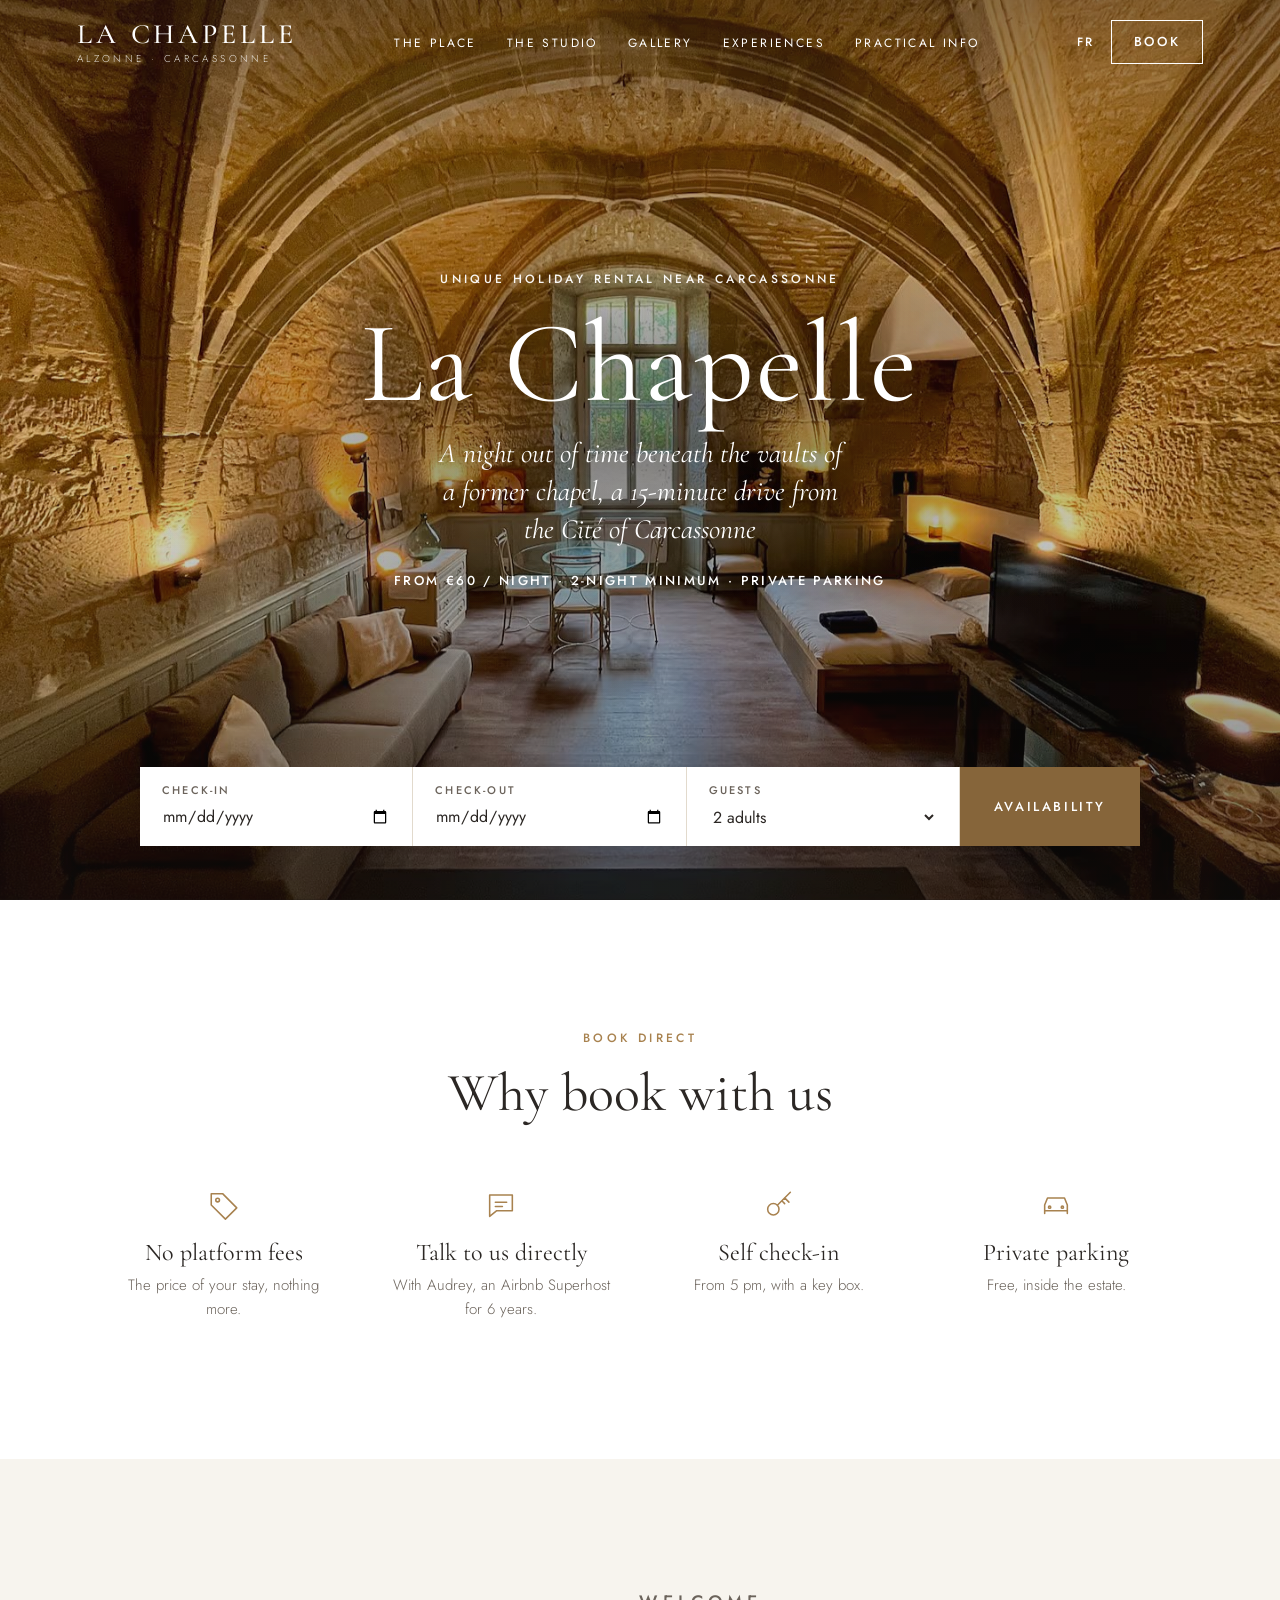
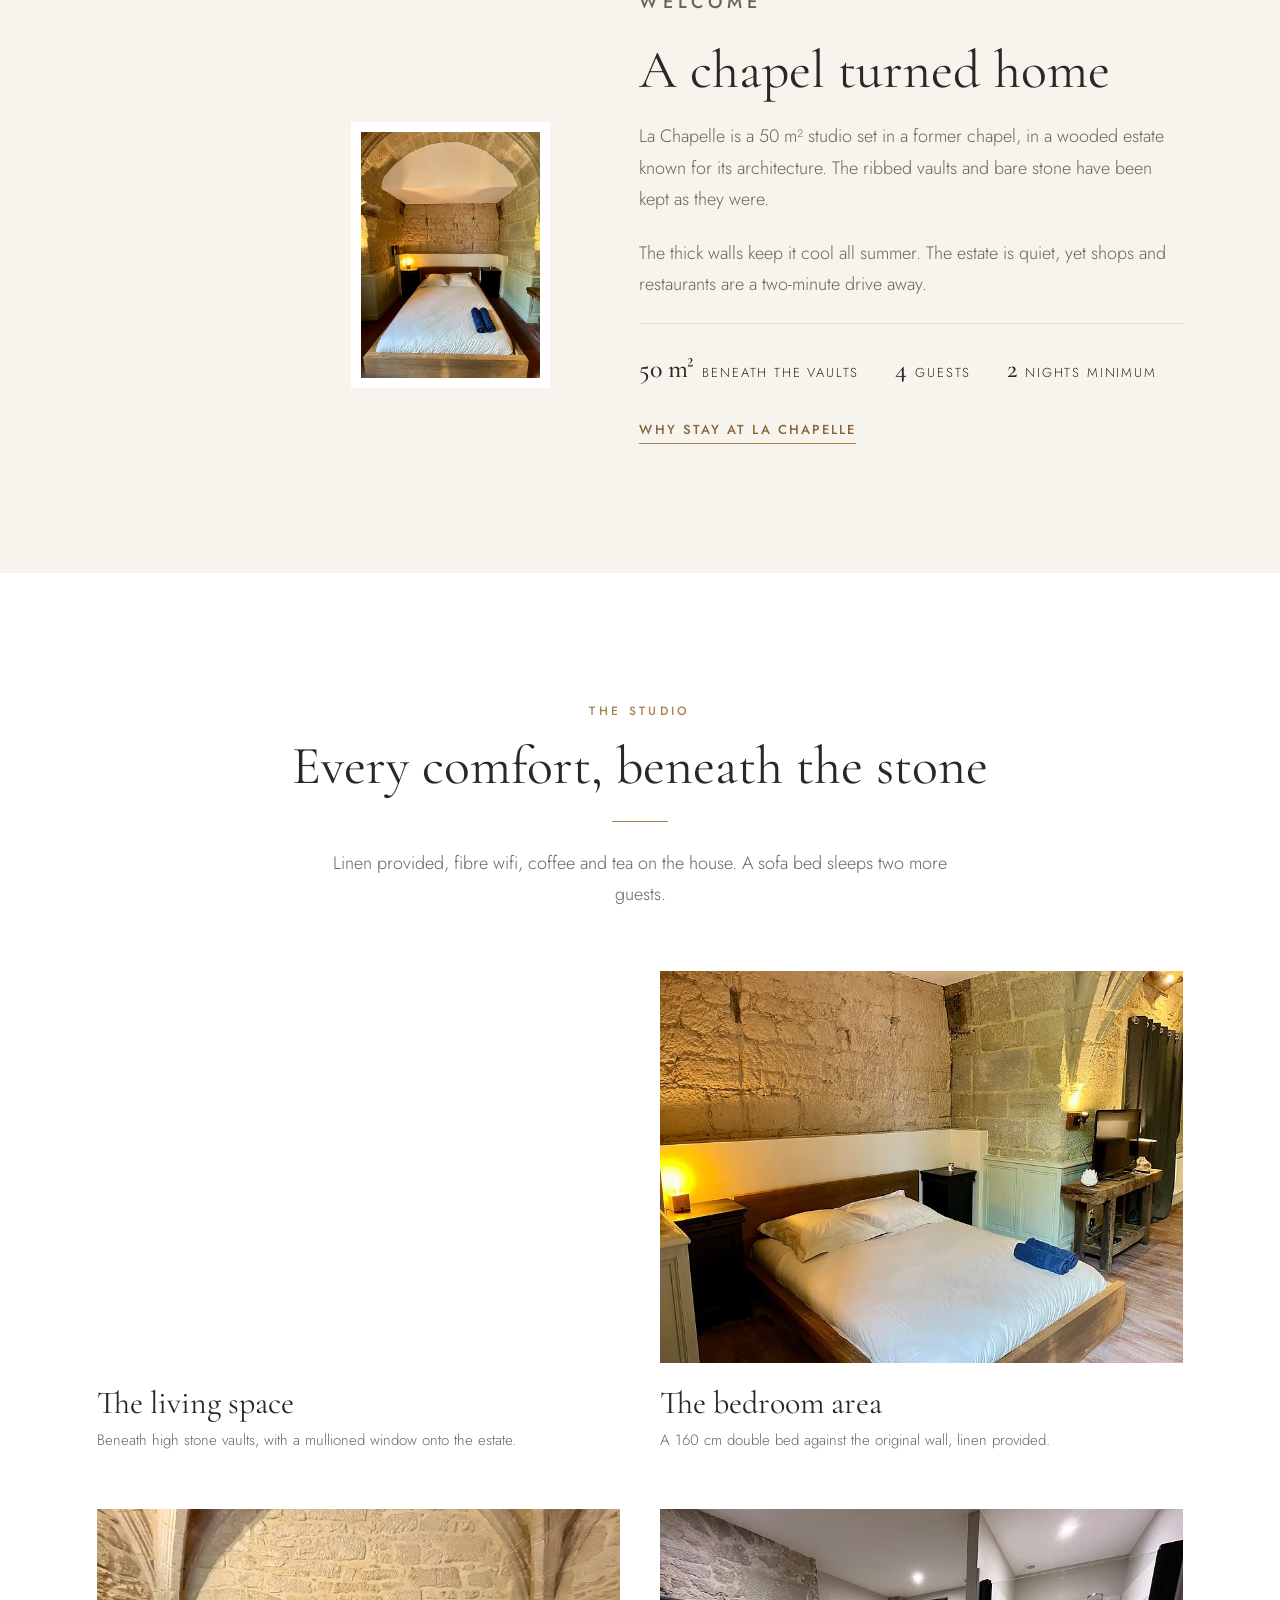
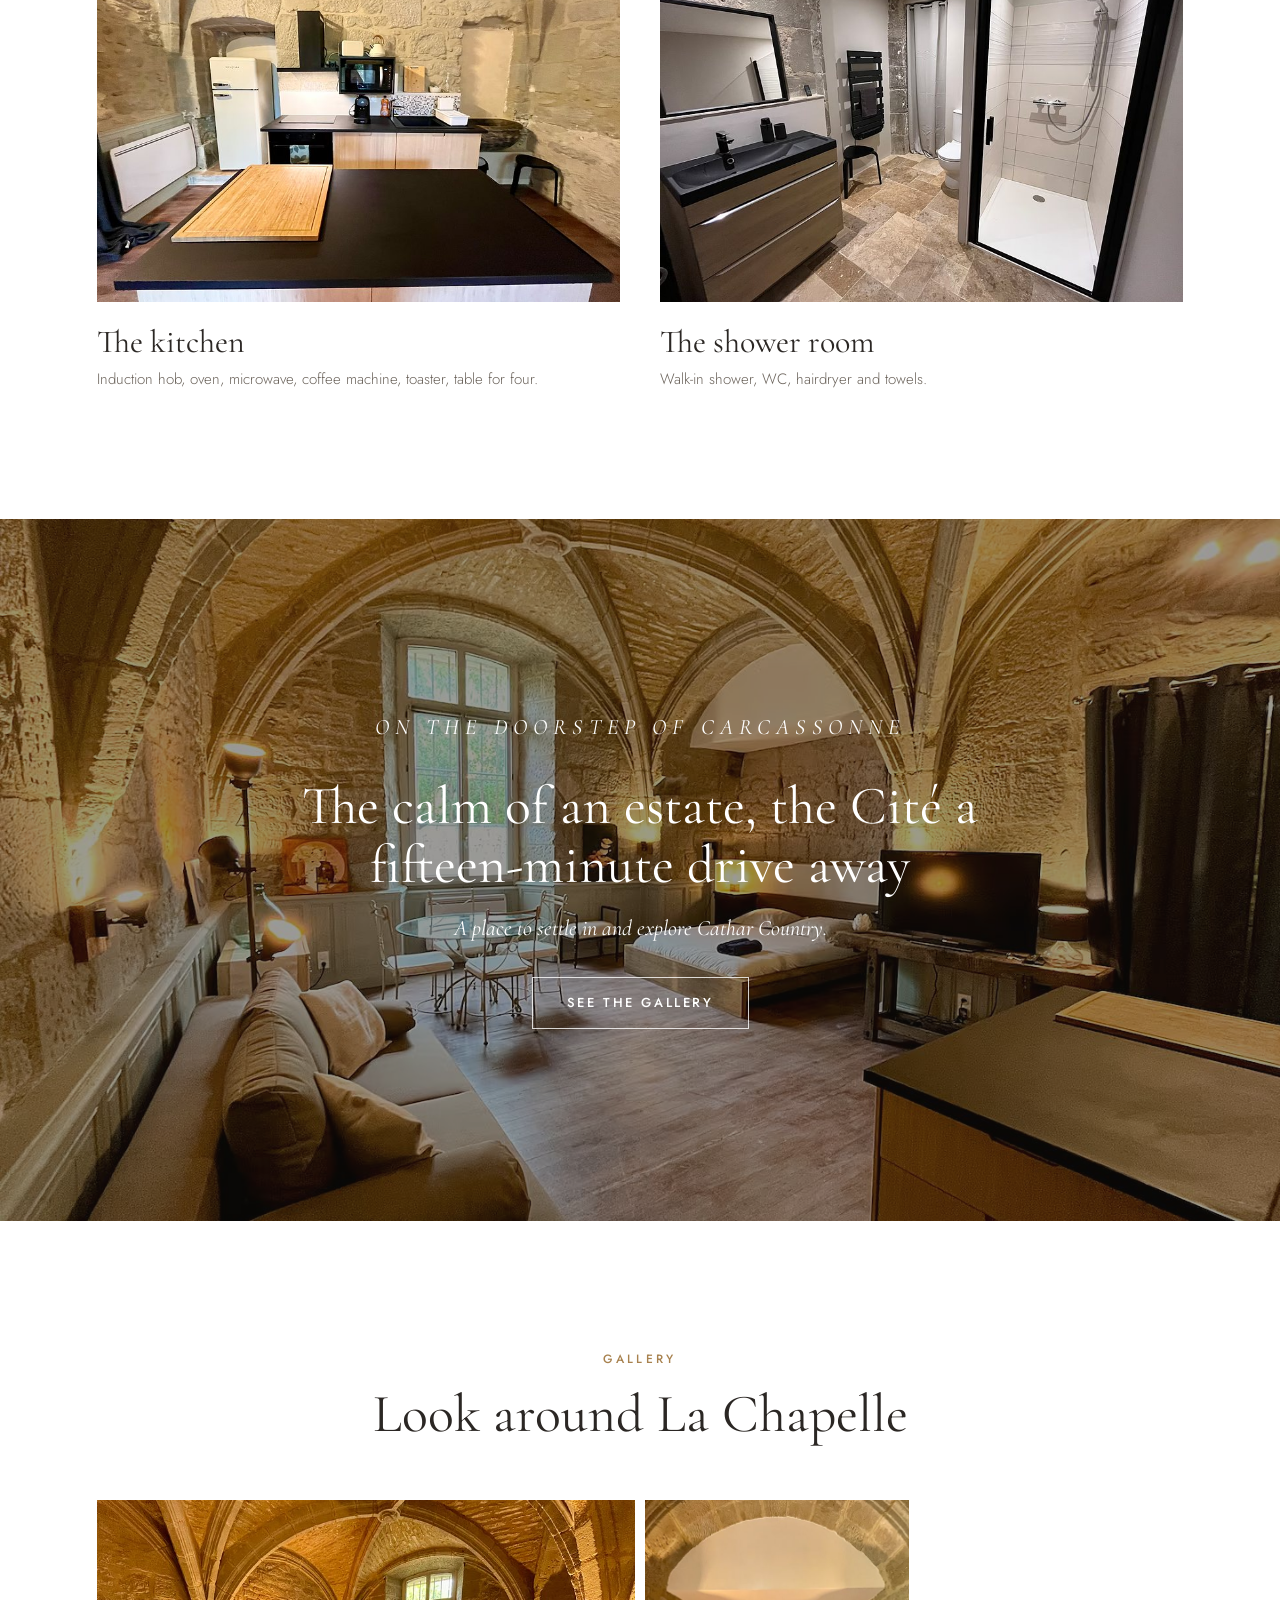
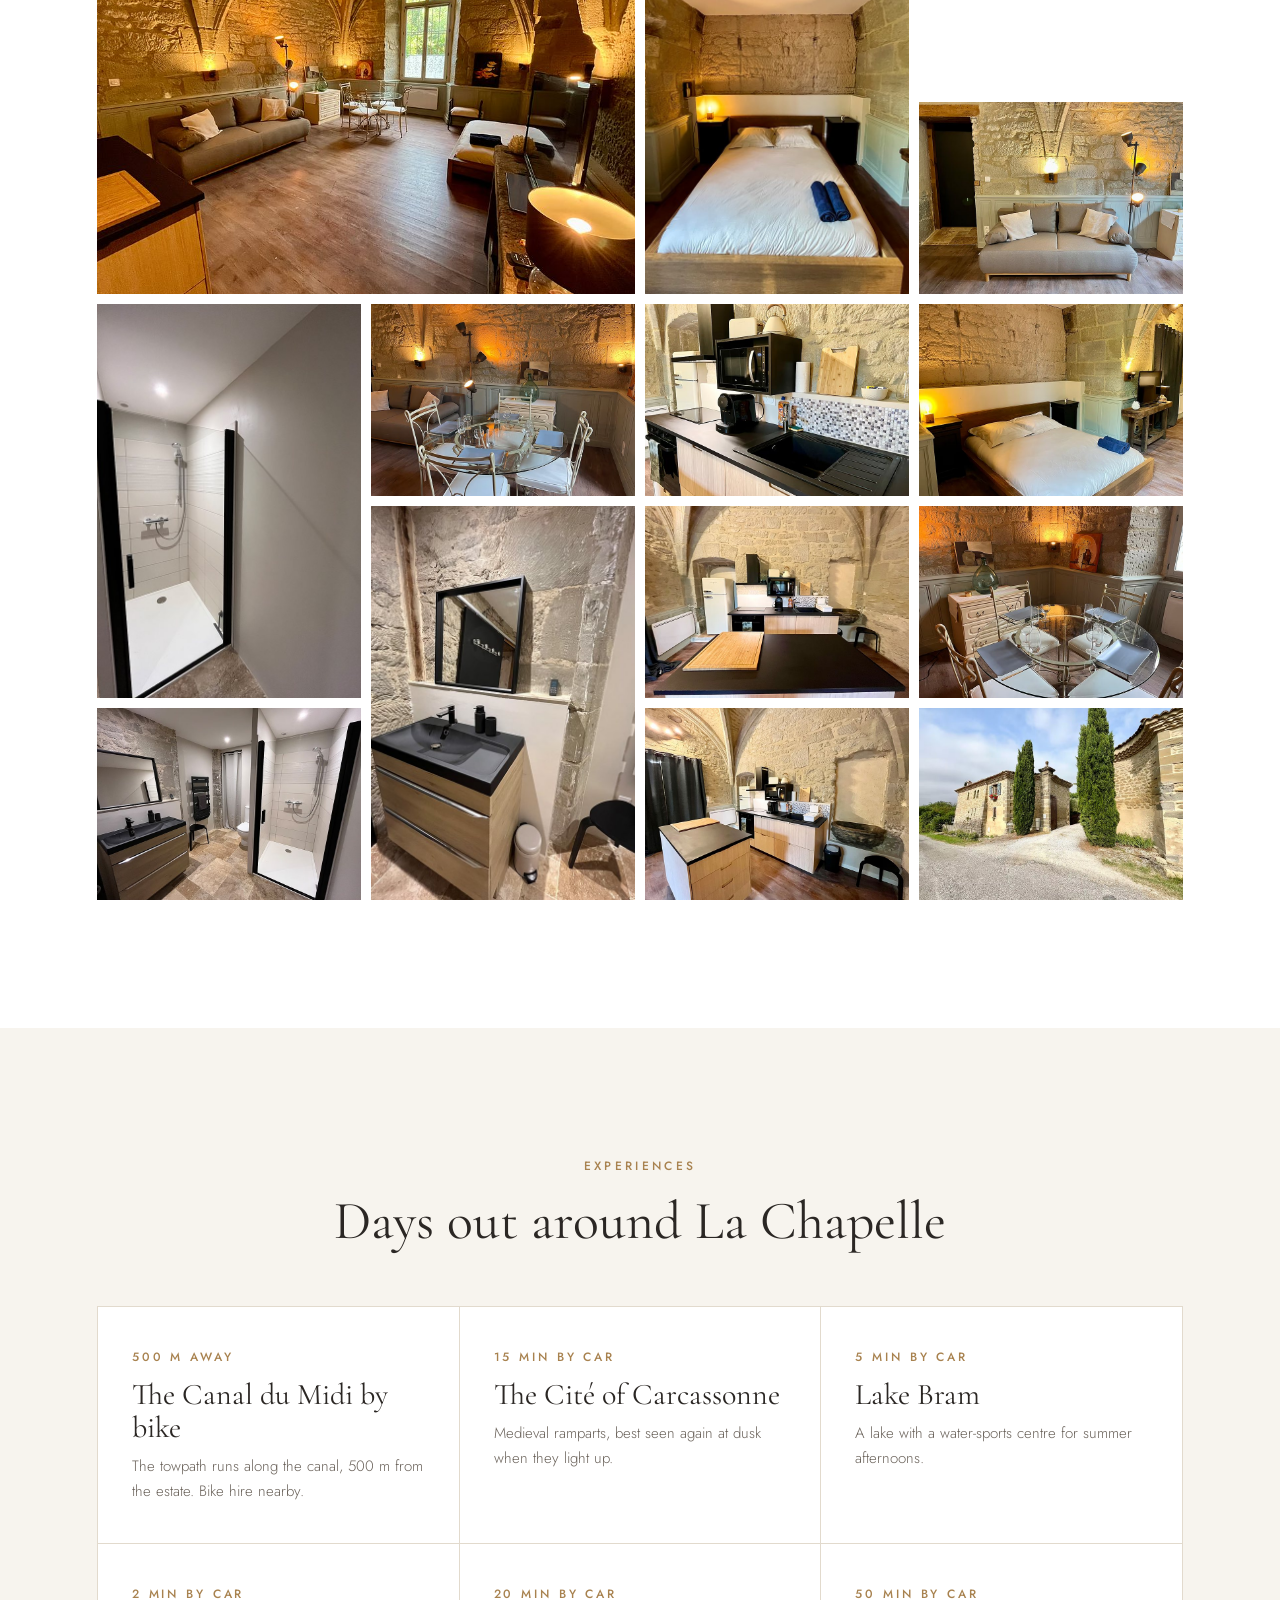
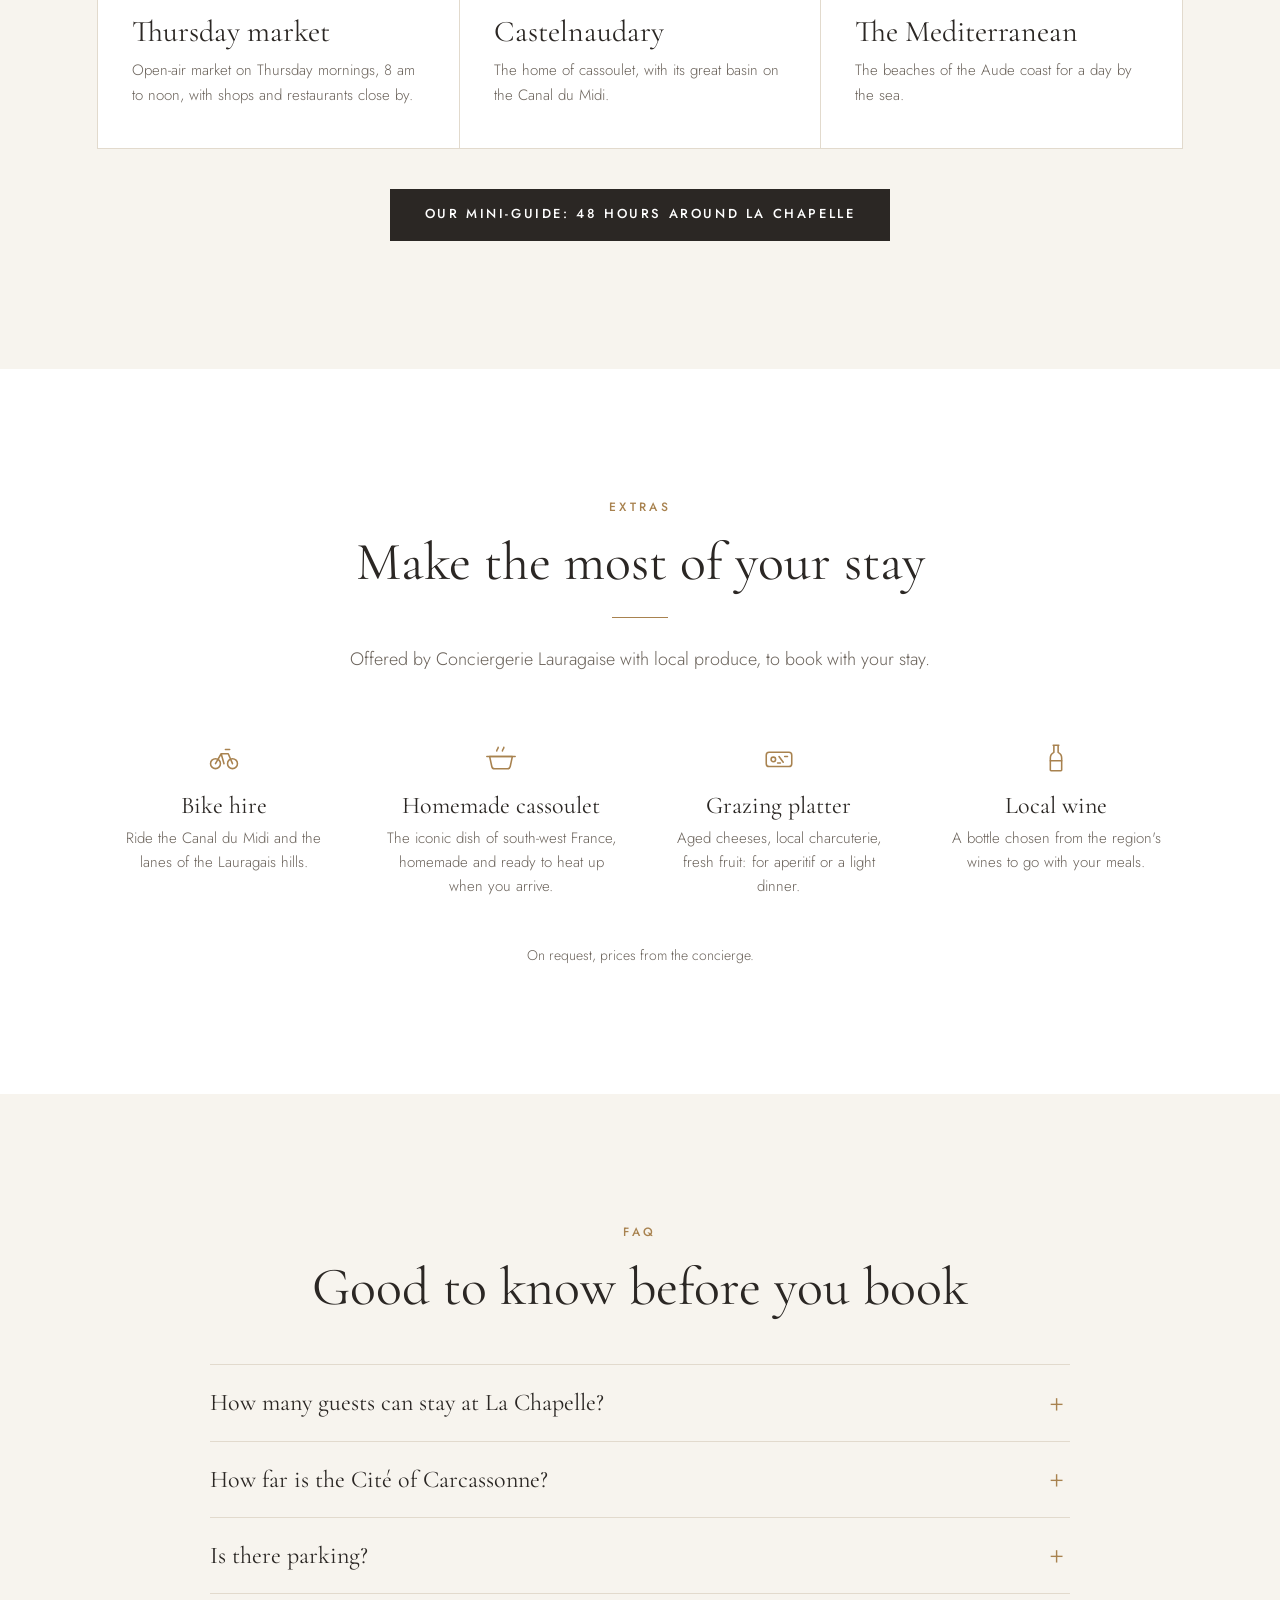
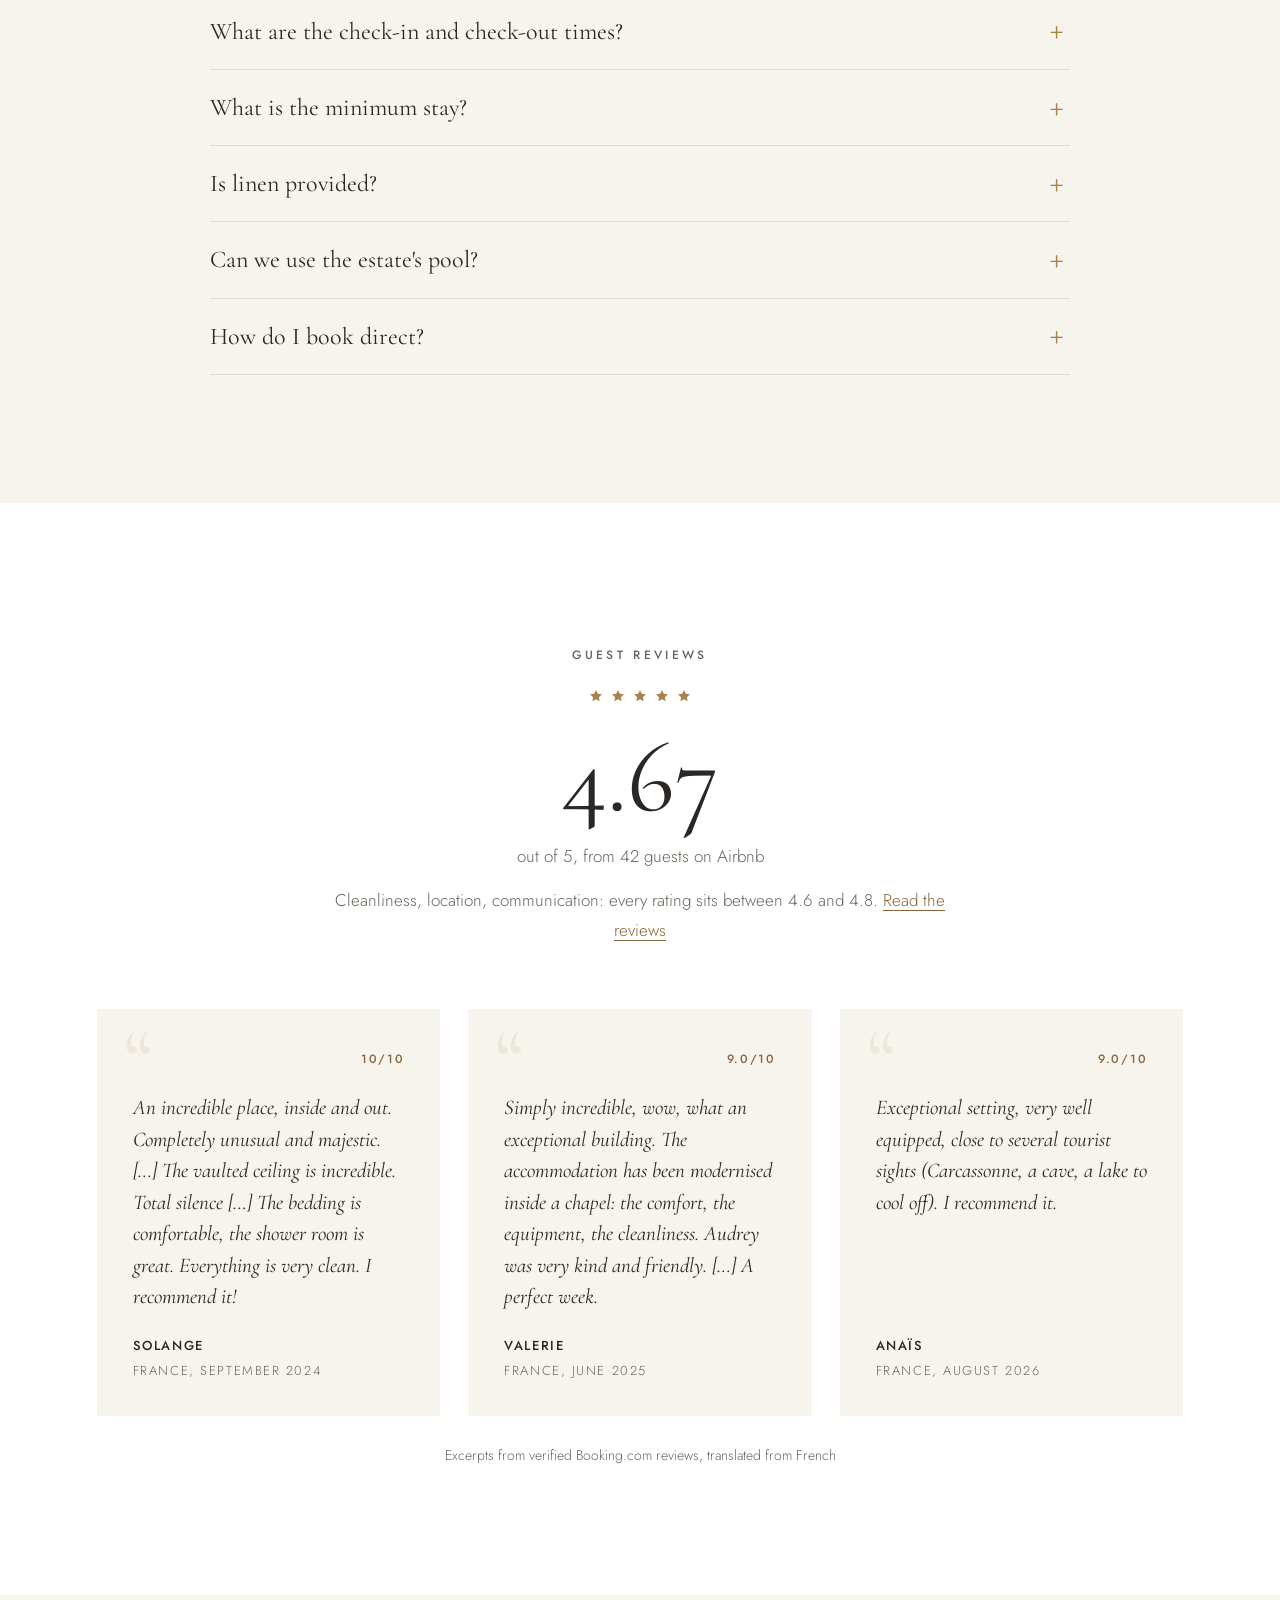
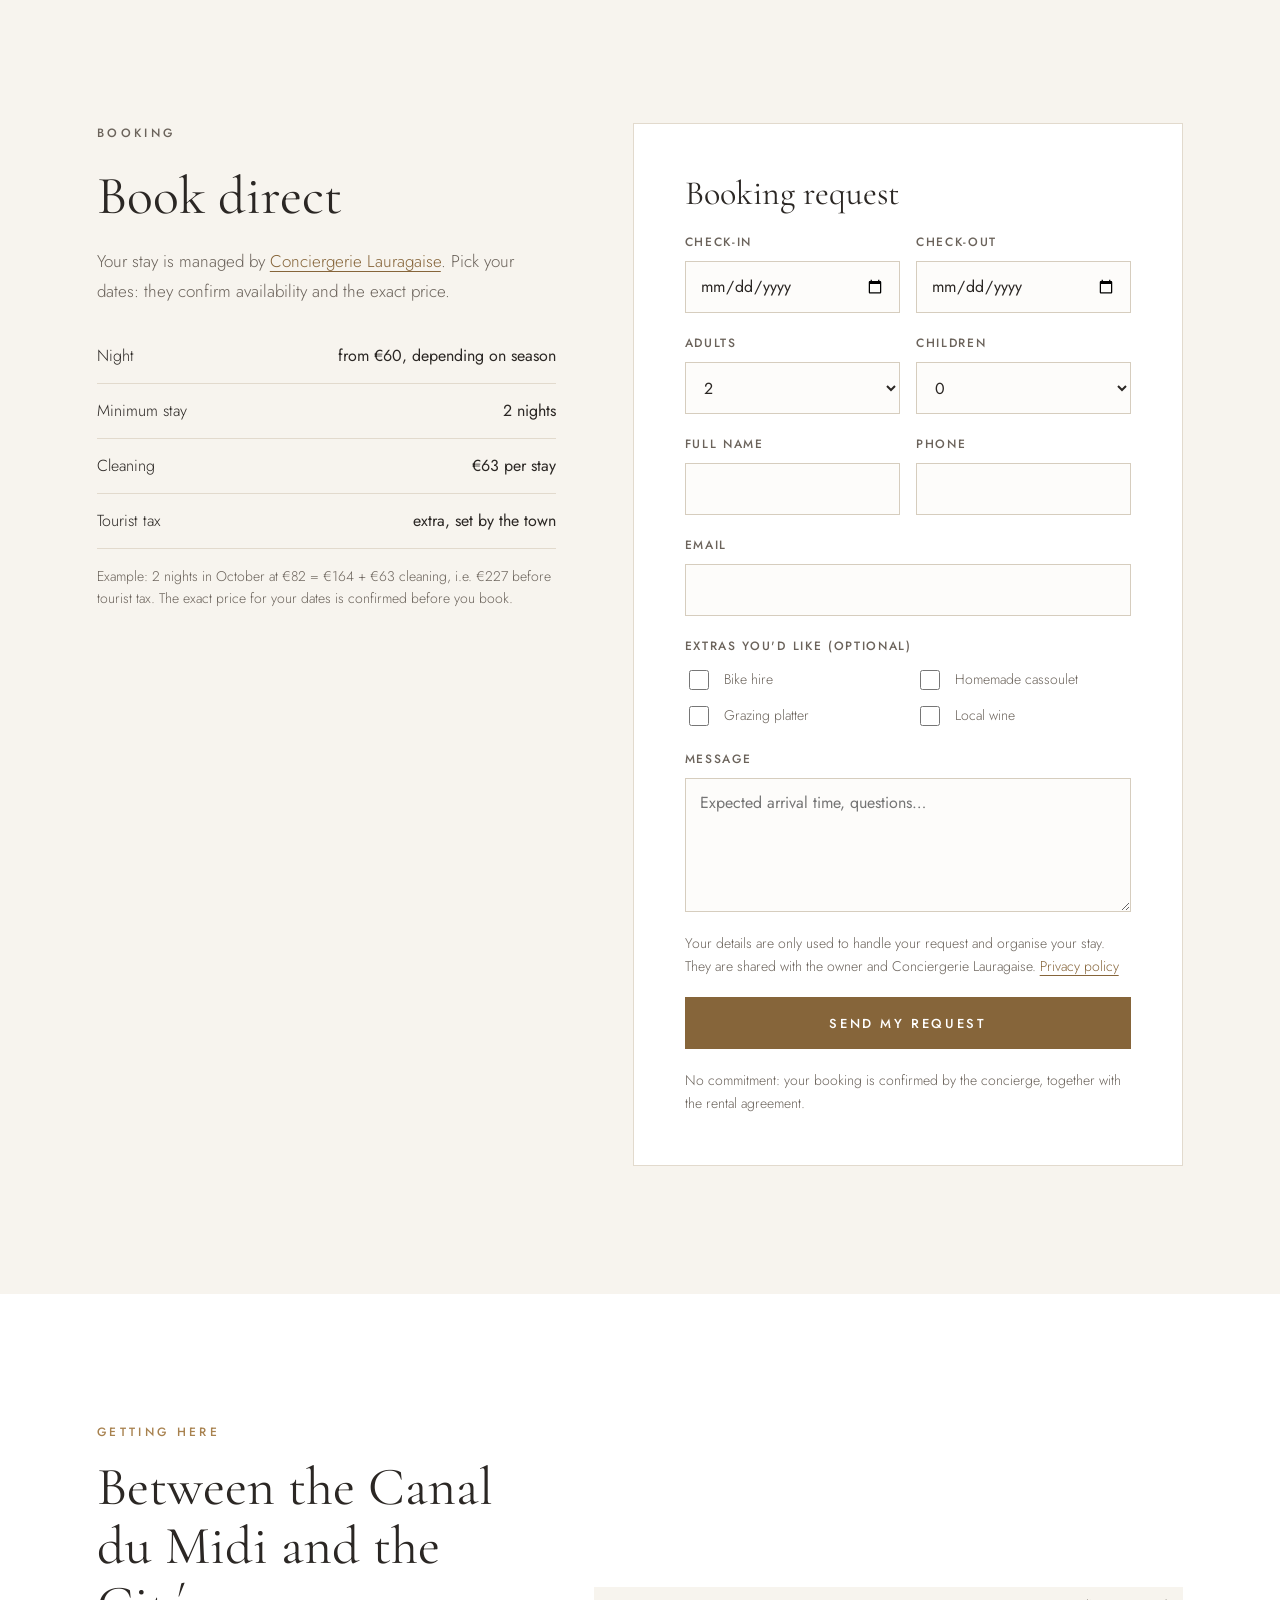
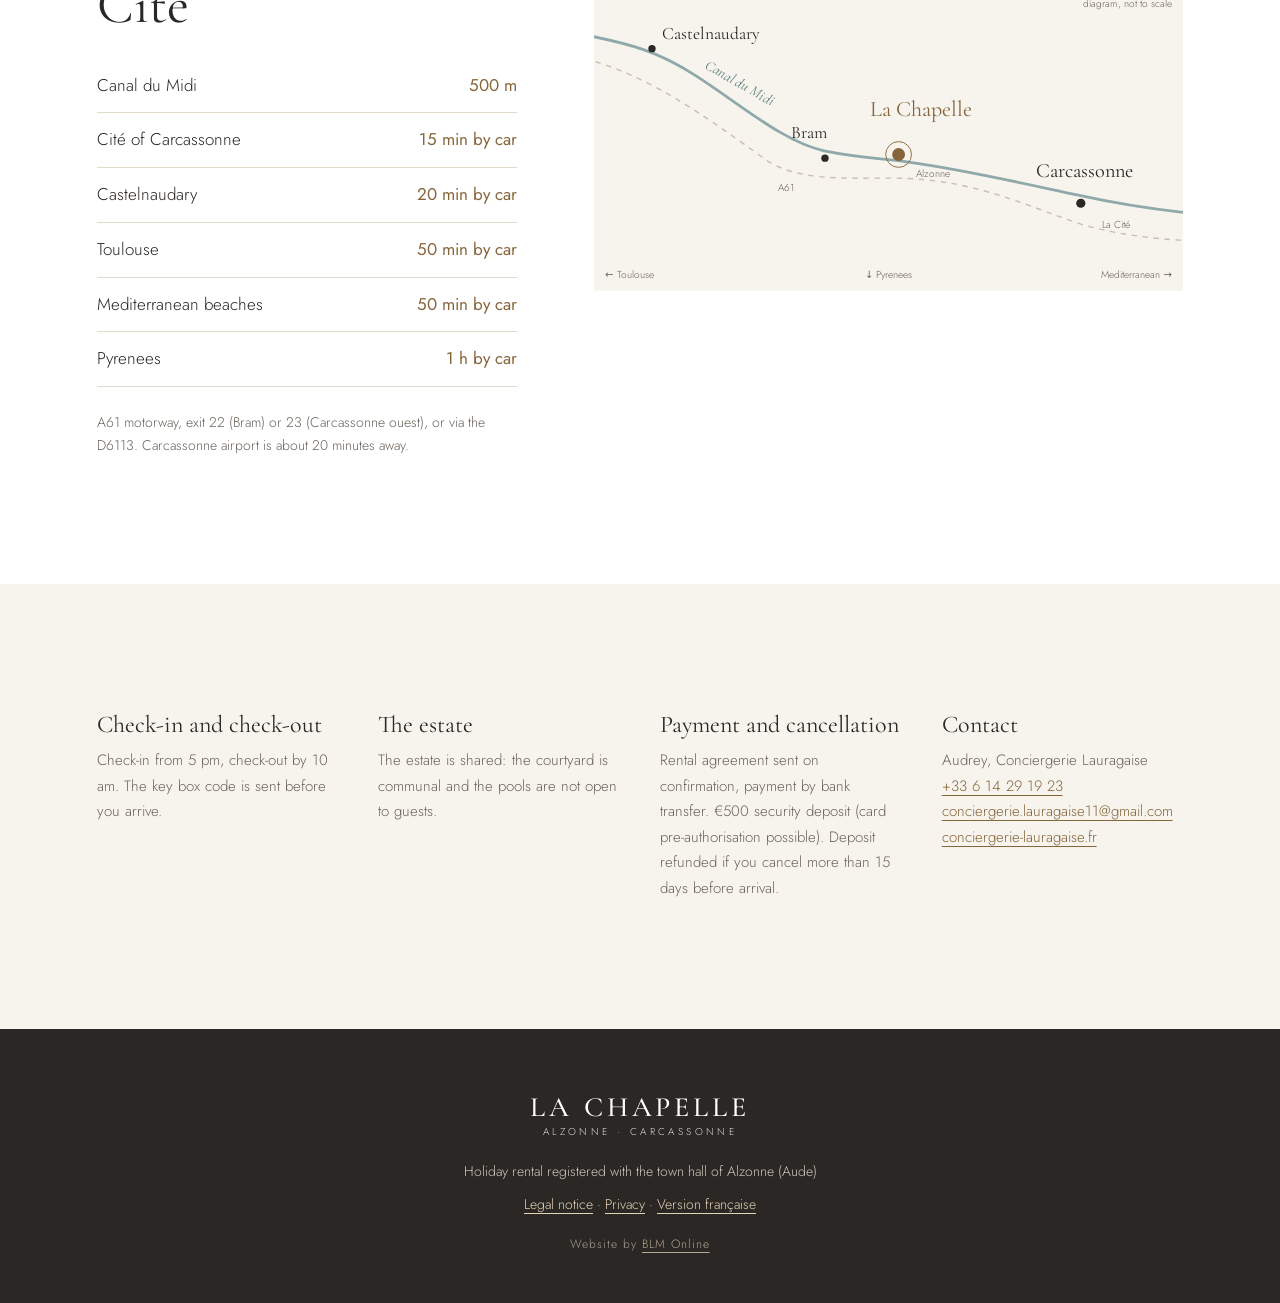
==== commit e35e390d: "Pied de page : lien vers BLM Online (réalisation du site) Co-Authored-By: Claude Opus 5.5 <noreply@a" ====
--- a/en/index.html
+++ b/en/index.html
@@ -215,6 +215,7 @@
 <a class="logo" href="#top" aria-label="La Chapelle"><b>La Chapelle</b><small>Alzonne · Carcassonne</small></a>
 <p>Holiday rental registered with the town hall of Alzonne (Aude)</p>
 <p><a href="../mentions-legales.html">Legal notice</a> · <a href="privacy.html">Privacy</a> · <a href="../">Version française</a></p>
+<p class="credit">Website by <a href="https://www.blm-online.fr" target="_blank" rel="noopener">BLM Online</a></p>
 </footer>
 
 <dialog id="lb" aria-label="Enlarge">
--- a/style.css
+++ b/style.css
@@ -282,3 +282,4 @@
 .cta-box{margin-top:64px;background:var(--ivoire);padding:44px 36px;text-align:center}
 .cta-box h2{margin:0 0 10px;font-size:36px}
 .cta-box p{margin-bottom:24px}
+footer .credit{margin-top:18px;font-size:12px;letter-spacing:.08em;opacity:.75}
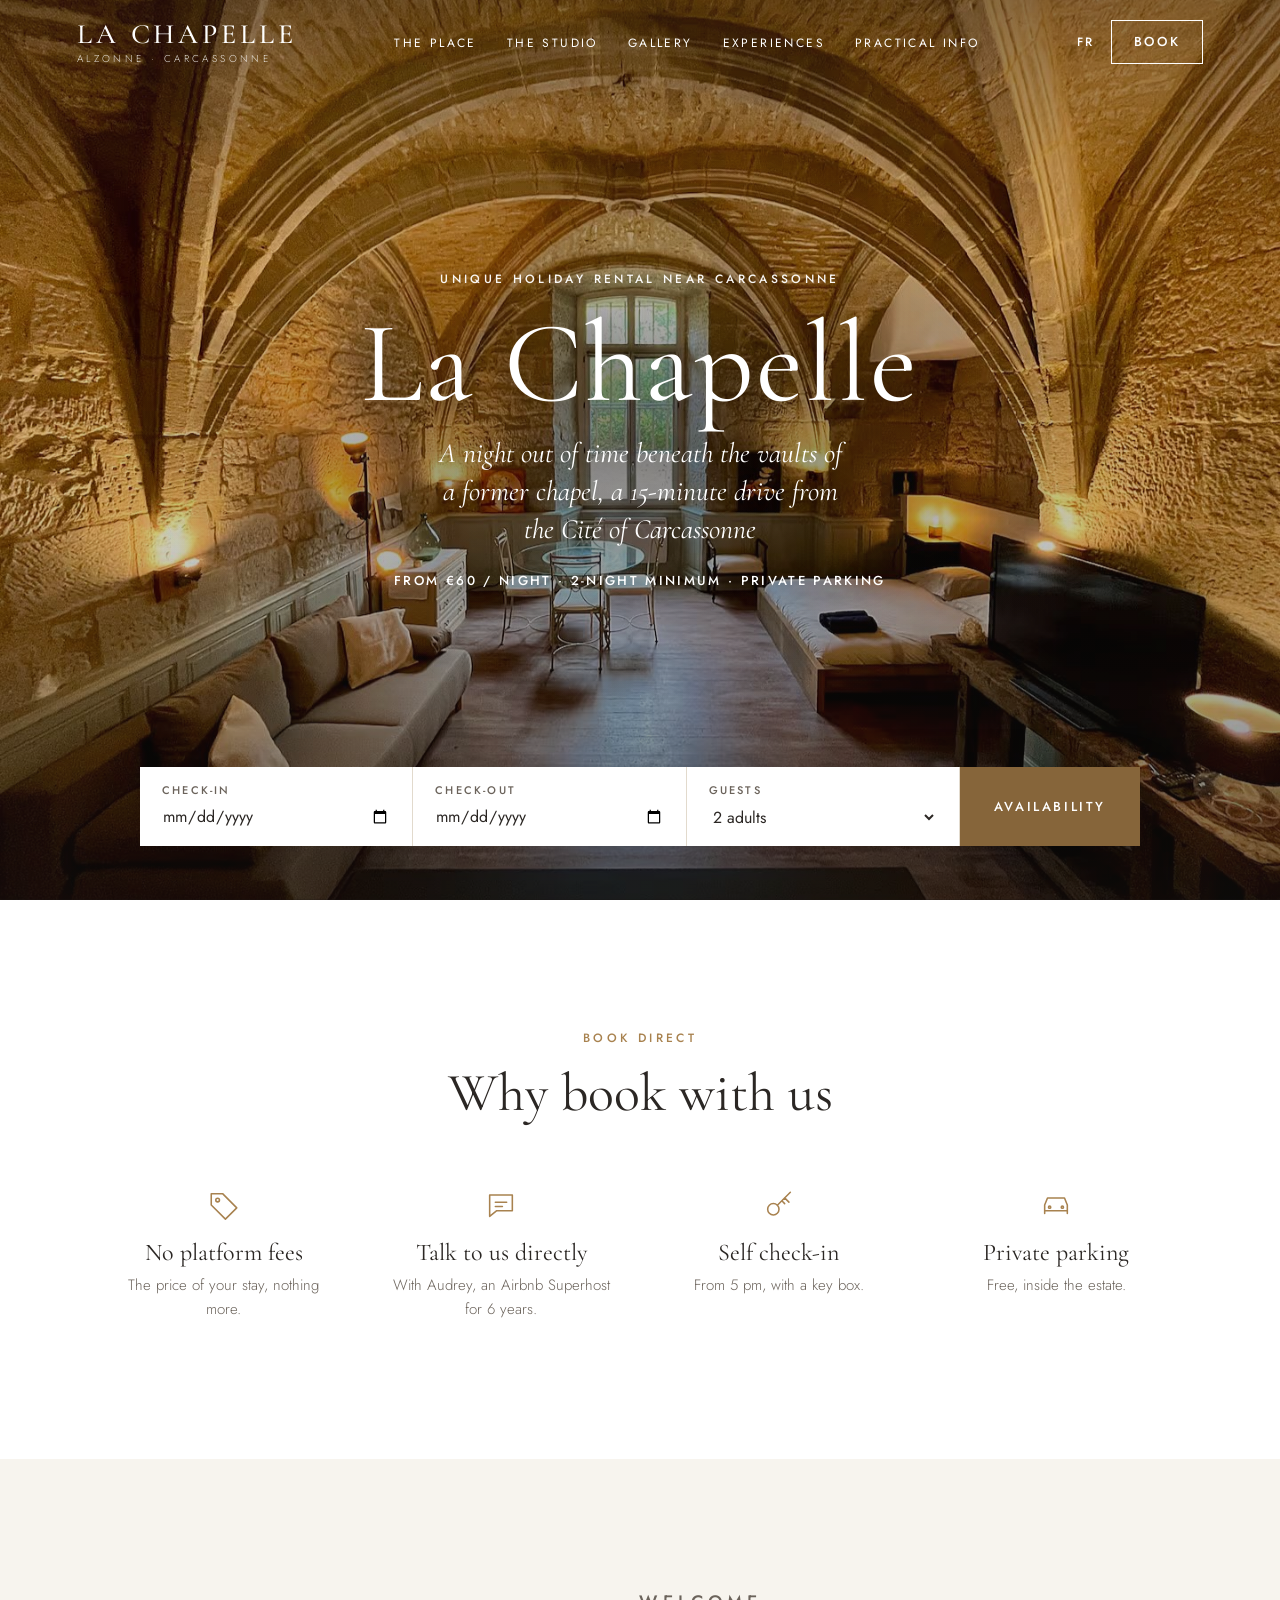
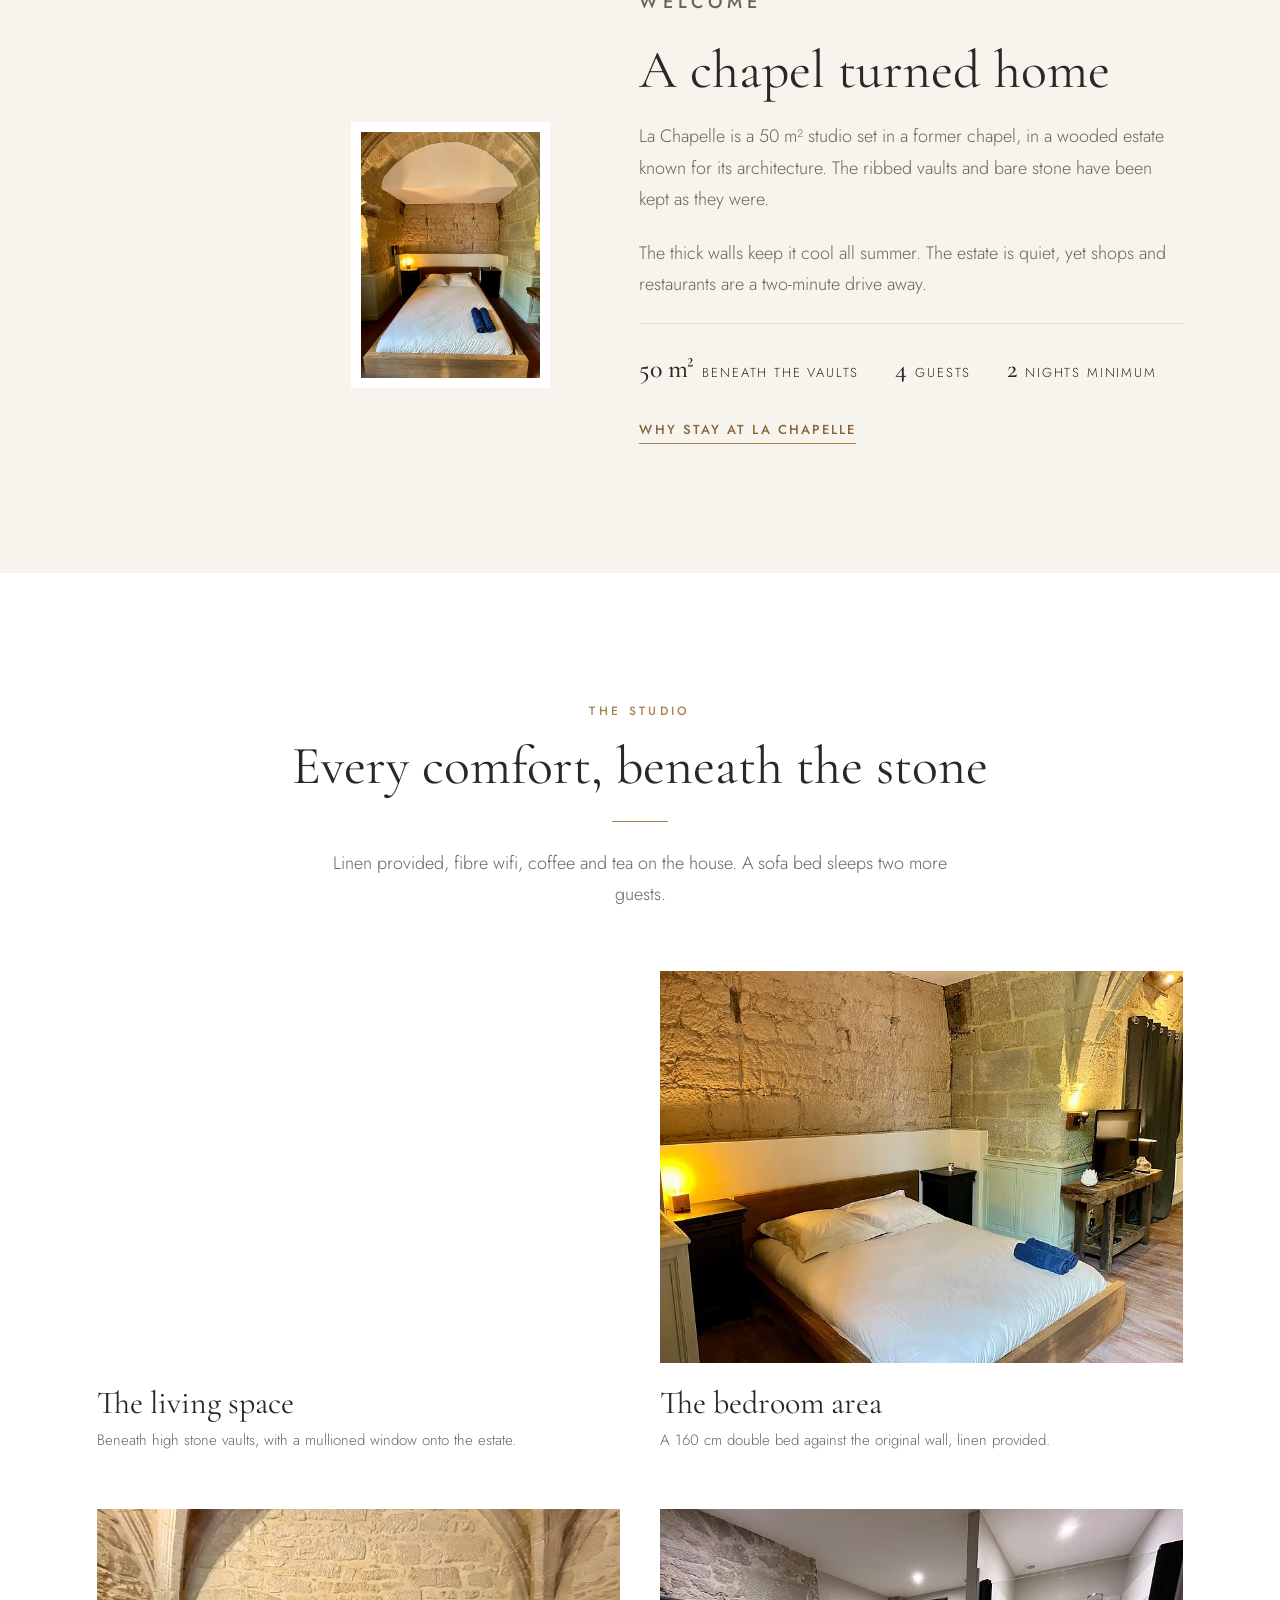
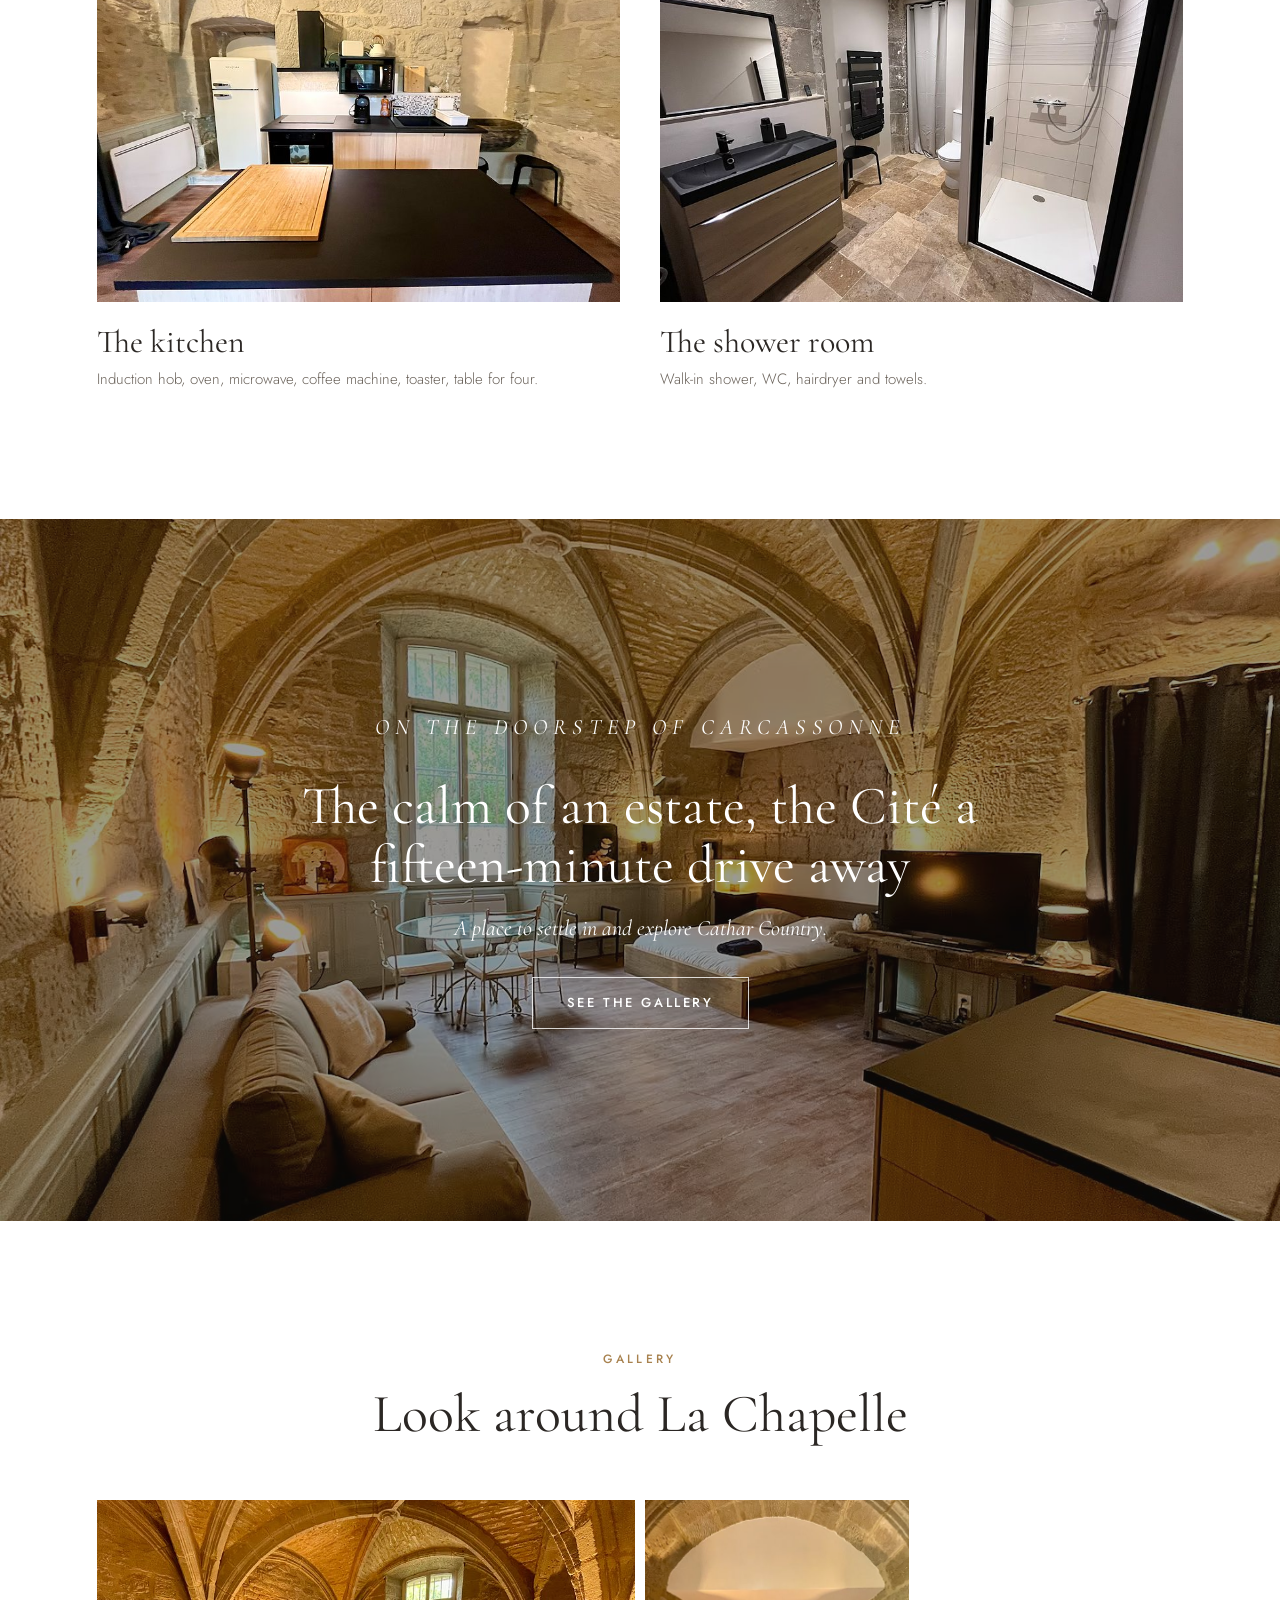
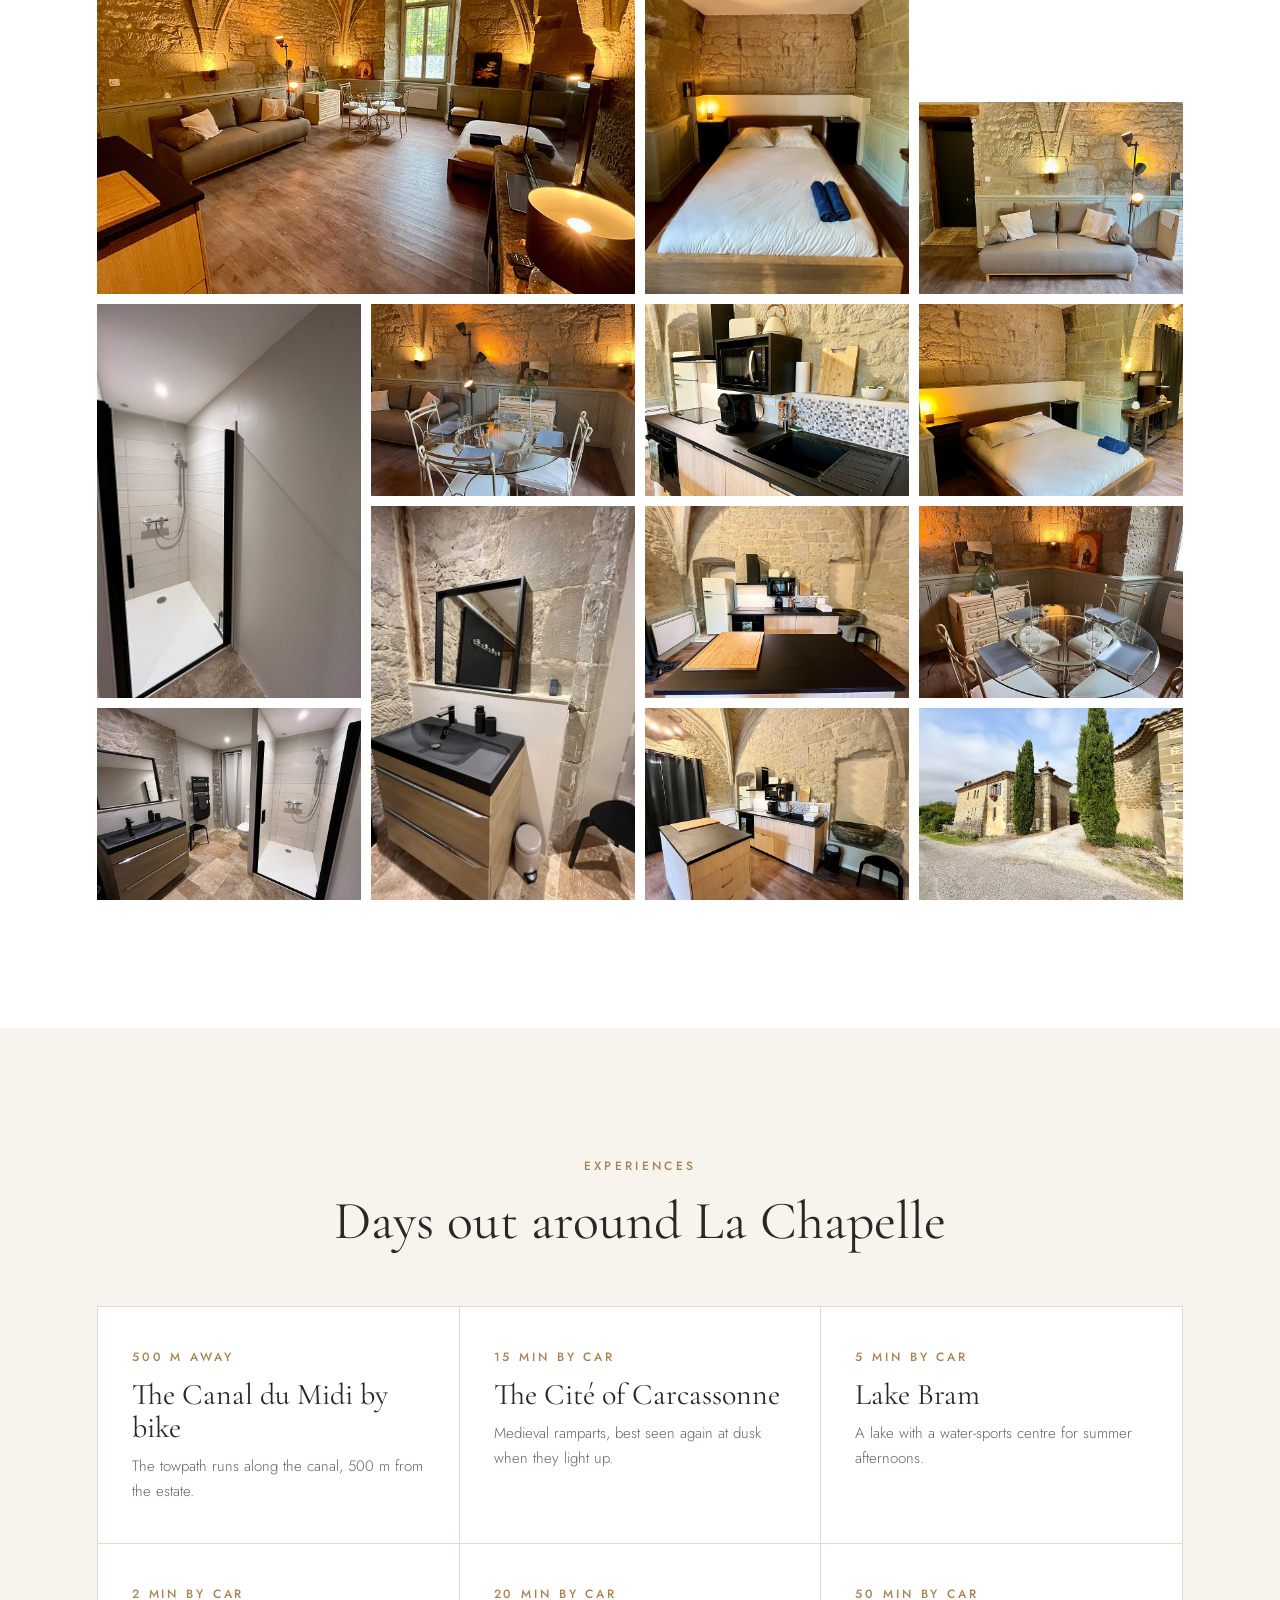
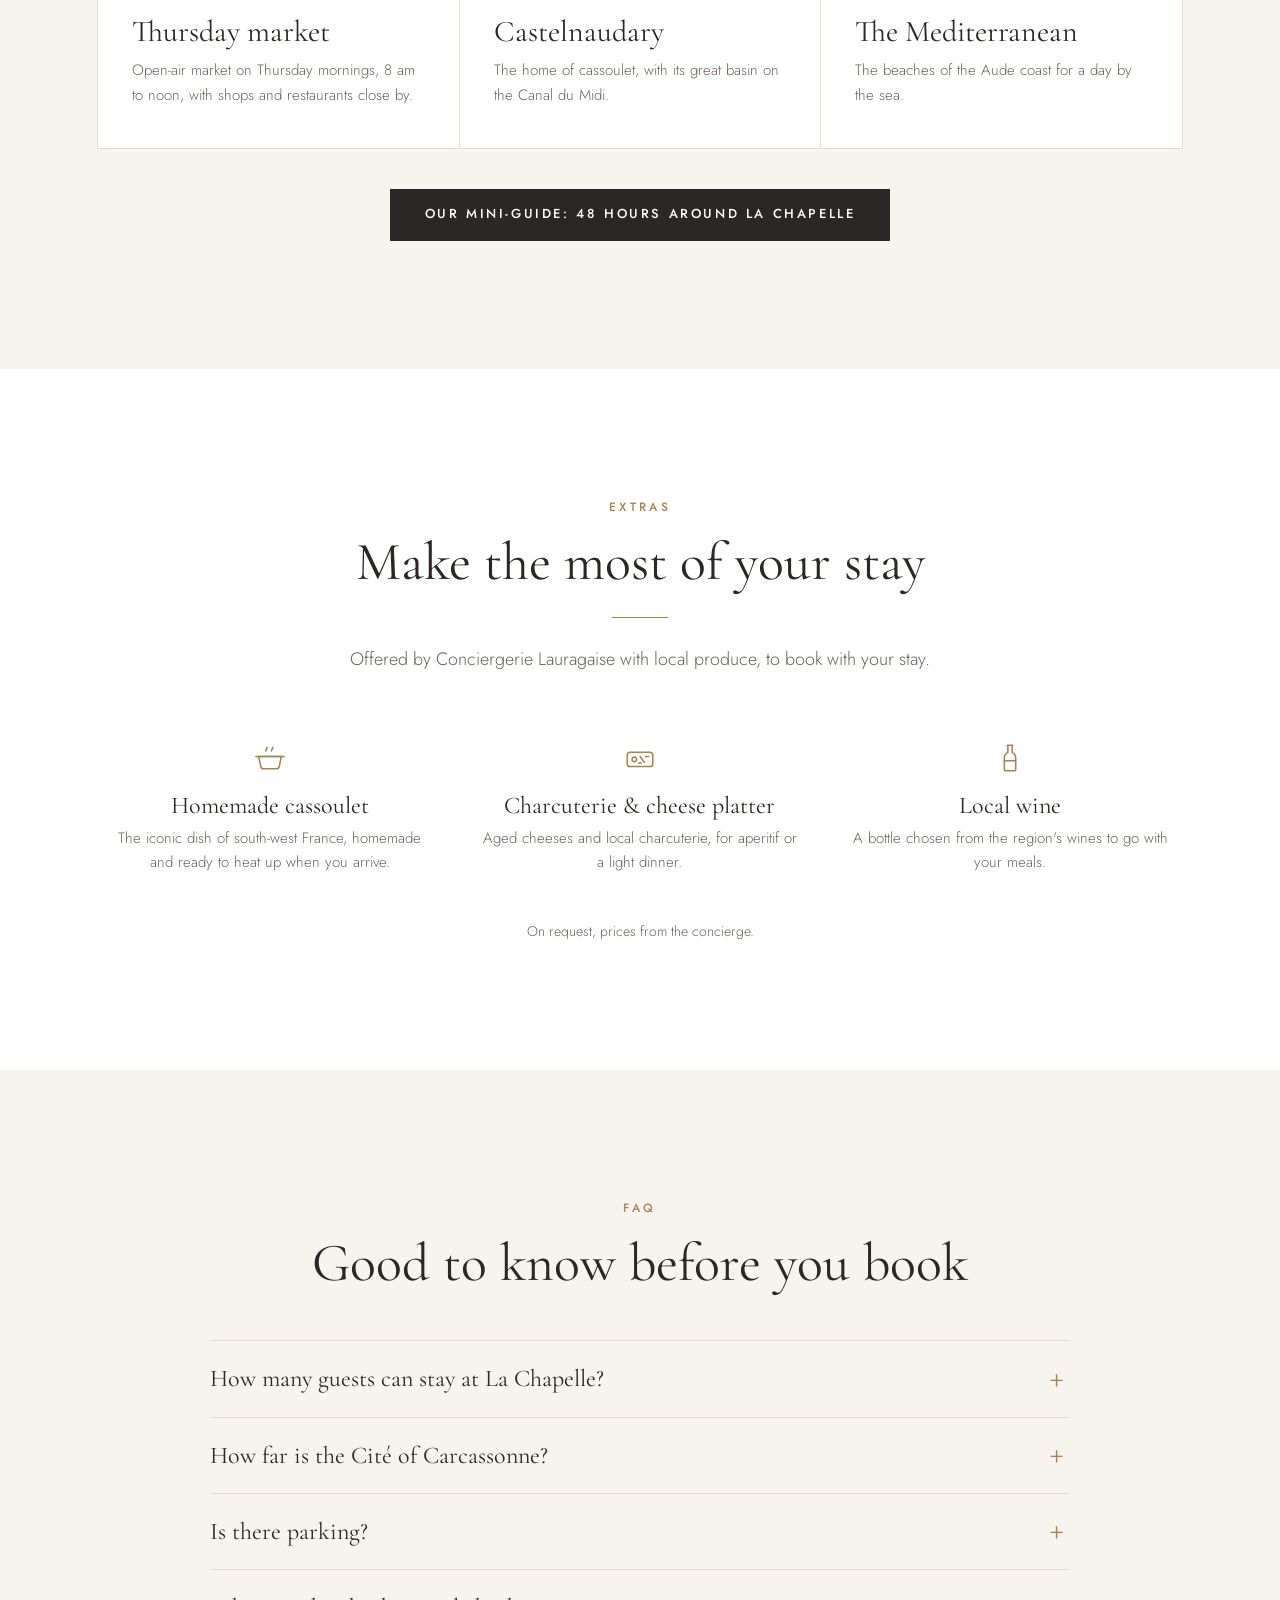
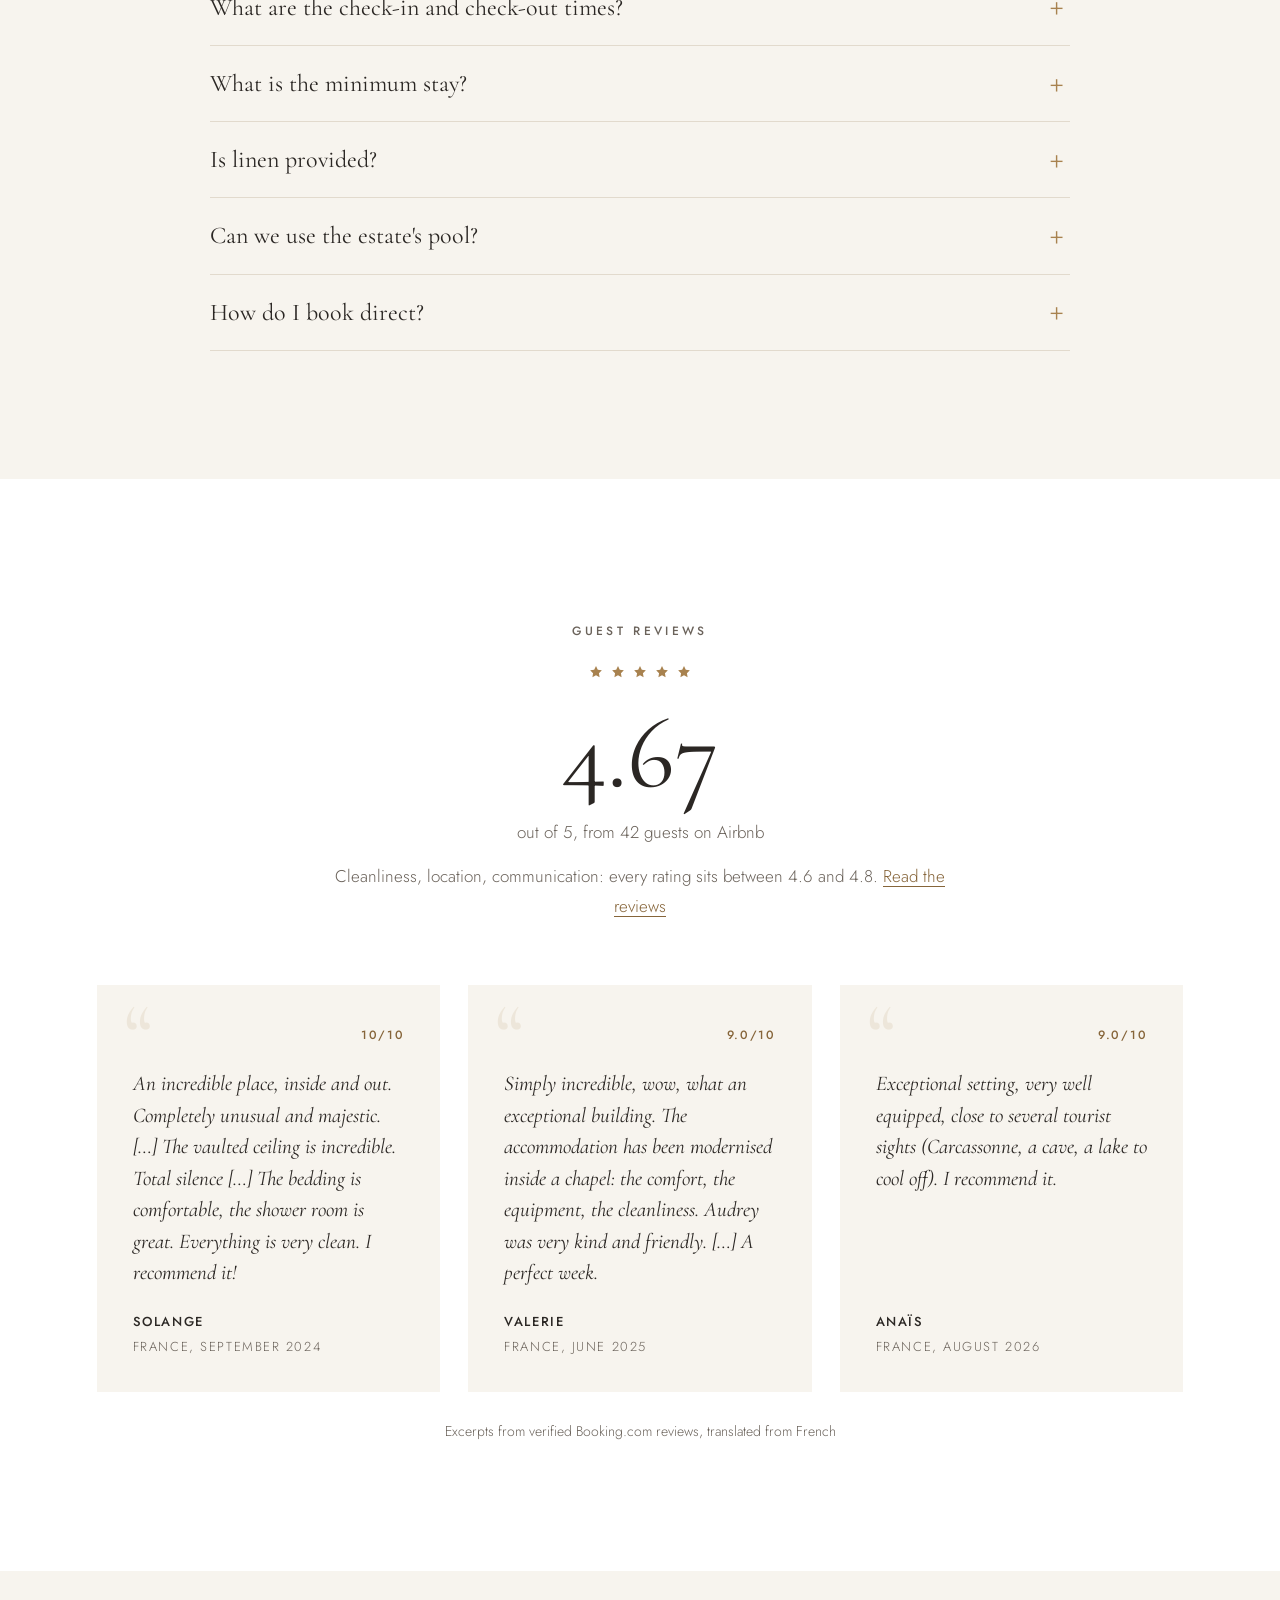
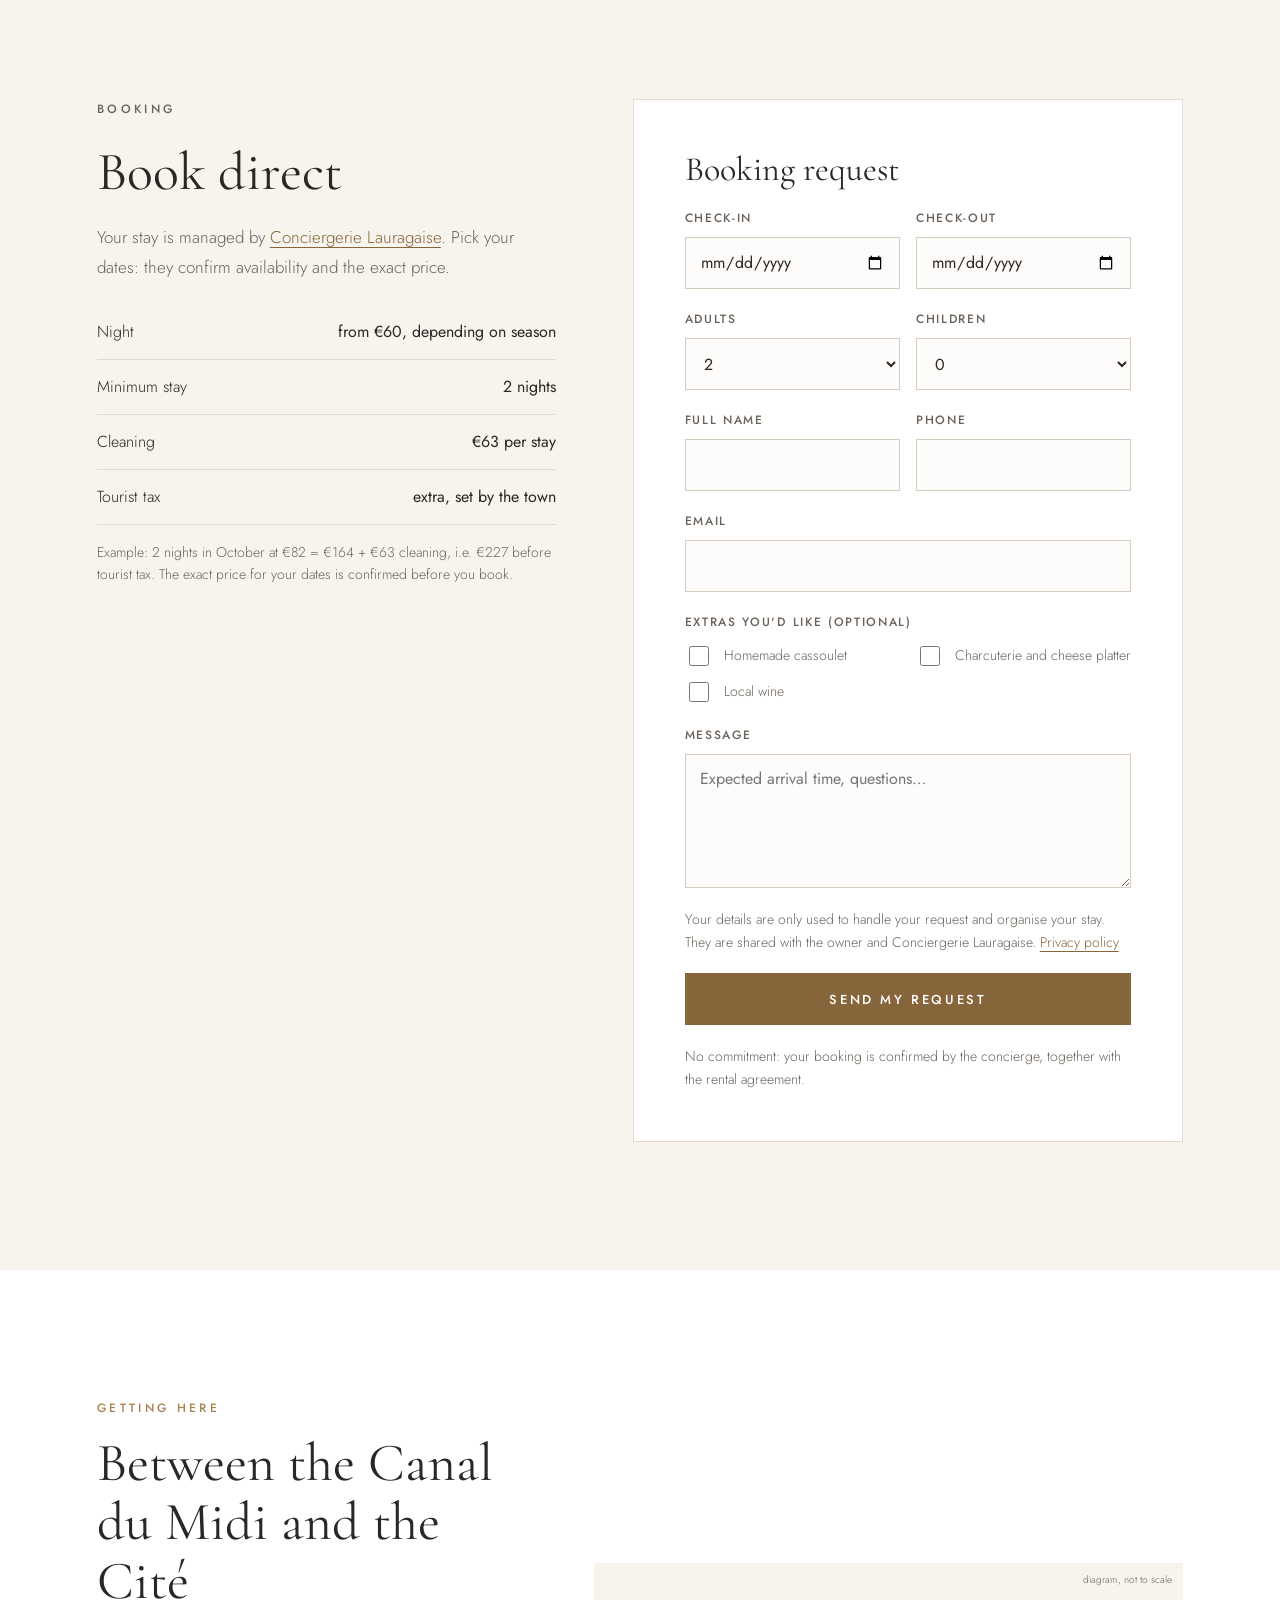
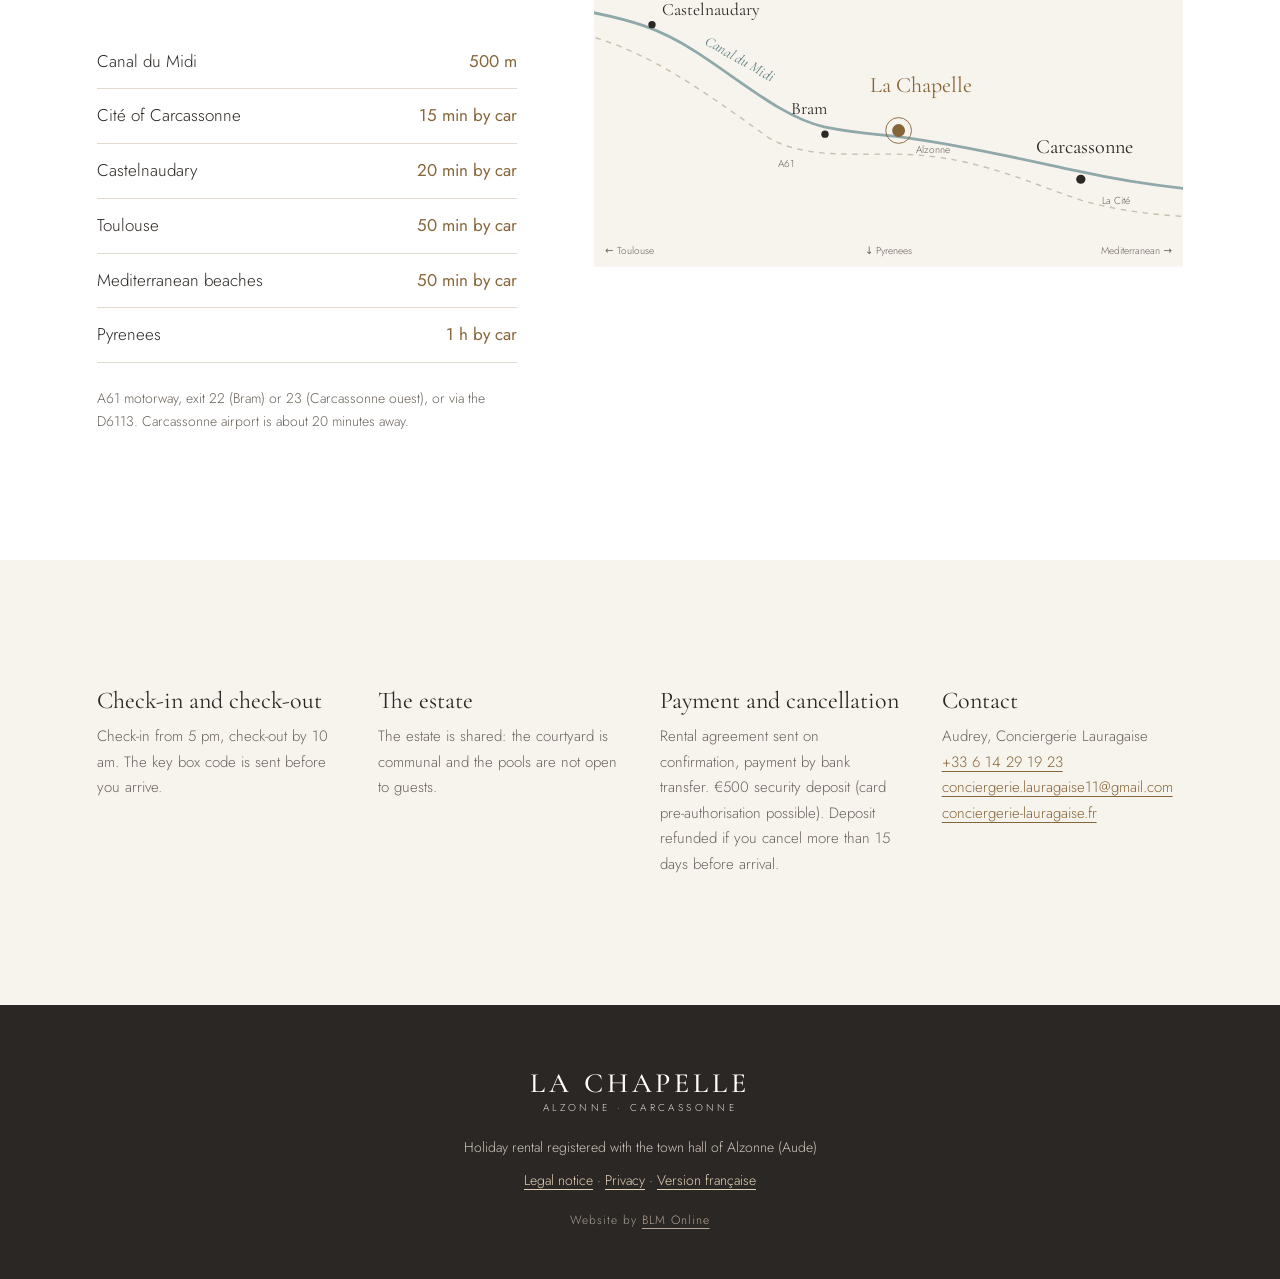
==== commit 51642694: "Services : plateau charcuterie-fromage à la place du grazing, plus de location de vélos Co-Authored-" ====
--- a/en/index.html
+++ b/en/index.html
@@ -105,7 +105,7 @@
 <section id="experiences" class="section ivoire">
 <div class="container">
 <div class="center"><p class="label">Experiences</p><h2 style="margin-top:14px">Days out around La Chapelle</h2></div>
-<div class="exps"><div class="exp"><span class="time">500 m away</span><h3>The Canal du Midi by bike</h3><p>The towpath runs along the canal, 500 m from the estate. Bike hire nearby.</p></div><div class="exp"><span class="time">15 min by car</span><h3>The Cité of Carcassonne</h3><p>Medieval ramparts, best seen again at dusk when they light up.</p></div><div class="exp"><span class="time">5 min by car</span><h3>Lake Bram</h3><p>A lake with a water-sports centre for summer afternoons.</p></div><div class="exp"><span class="time">2 min by car</span><h3>Thursday market</h3><p>Open-air market on Thursday mornings, 8 am to noon, with shops and restaurants close by.</p></div><div class="exp"><span class="time">20 min by car</span><h3>Castelnaudary</h3><p>The home of cassoulet, with its great basin on the Canal du Midi.</p></div><div class="exp"><span class="time">50 min by car</span><h3>The Mediterranean</h3><p>The beaches of the Aude coast for a day by the sea.</p></div></div>
+<div class="exps"><div class="exp"><span class="time">500 m away</span><h3>The Canal du Midi by bike</h3><p>The towpath runs along the canal, 500 m from the estate.</p></div><div class="exp"><span class="time">15 min by car</span><h3>The Cité of Carcassonne</h3><p>Medieval ramparts, best seen again at dusk when they light up.</p></div><div class="exp"><span class="time">5 min by car</span><h3>Lake Bram</h3><p>A lake with a water-sports centre for summer afternoons.</p></div><div class="exp"><span class="time">2 min by car</span><h3>Thursday market</h3><p>Open-air market on Thursday mornings, 8 am to noon, with shops and restaurants close by.</p></div><div class="exp"><span class="time">20 min by car</span><h3>Castelnaudary</h3><p>The home of cassoulet, with its great basin on the Canal du Midi.</p></div><div class="exp"><span class="time">50 min by car</span><h3>The Mediterranean</h3><p>The beaches of the Aude coast for a day by the sea.</p></div></div>
 <p class="center" style="margin-top:40px"><a class="btn" href="/en/things-to-do-around-carcassonne.html">Our mini-guide: 48 hours around La Chapelle</a></p>
 </div>
 </section>
@@ -113,7 +113,7 @@
 <section id="services" class="section">
 <div class="container">
 <div class="center"><p class="label">Extras</p><h2 style="margin-top:14px">Make the most of your stay</h2><div class="rule"></div><p class="intro-text">Offered by Conciergerie Lauragaise with local produce, to book with your stay.</p></div>
-<div class="perks"><div class="perk"><svg width="34" height="34" viewBox="0 0 24 24" fill="none" stroke="#A8824F" stroke-width="1.1" stroke-linecap="round" stroke-linejoin="round" aria-hidden="true"><circle cx="6" cy="16" r="3.5"/><circle cx="18" cy="16" r="3.5"/><path d="M6 16l4-7h5l3 7M10 9l2 7M13 6h3"/></svg><h3>Bike hire</h3><p>Ride the Canal du Midi and the lanes of the Lauragais hills.</p></div><div class="perk"><svg width="34" height="34" viewBox="0 0 24 24" fill="none" stroke="#A8824F" stroke-width="1.1" stroke-linecap="round" stroke-linejoin="round" aria-hidden="true"><path d="M4 11h16l-1.5 7a2 2 0 01-2 1.6H7.5a2 2 0 01-2-1.6L4 11z"/><path d="M2 11h20M9 7c0-1 1-1.5 1-2.5M13 7c0-1 1-1.5 1-2.5"/></svg><h3>Homemade cassoulet</h3><p>The iconic dish of south-west France, homemade and ready to heat up when you arrive.</p></div><div class="perk"><svg width="34" height="34" viewBox="0 0 24 24" fill="none" stroke="#A8824F" stroke-width="1.1" stroke-linecap="round" stroke-linejoin="round" aria-hidden="true"><rect x="3" y="8" width="18" height="10" rx="2"/><circle cx="8" cy="13" r="1.6"/><path d="M12 11l3 4M16 11h2M11 15.5h2"/></svg><h3>Grazing platter</h3><p>Aged cheeses, local charcuterie, fresh fruit: for aperitif or a light dinner.</p></div><div class="perk"><svg width="34" height="34" viewBox="0 0 24 24" fill="none" stroke="#A8824F" stroke-width="1.1" stroke-linecap="round" stroke-linejoin="round" aria-hidden="true"><path d="M10 3h4M10.5 3v5c-2 1-2.5 2.5-2.5 4v8.5a.5.5 0 00.5.5h7a.5.5 0 00.5-.5V12c0-1.5-.5-3-2.5-4V3"/><path d="M8 14h8"/></svg><h3>Local wine</h3><p>A bottle chosen from the region's wines to go with your meals.</p></div></div>
+<div class="perks perks-3"><div class="perk"><svg width="34" height="34" viewBox="0 0 24 24" fill="none" stroke="#A8824F" stroke-width="1.1" stroke-linecap="round" stroke-linejoin="round" aria-hidden="true"><path d="M4 11h16l-1.5 7a2 2 0 01-2 1.6H7.5a2 2 0 01-2-1.6L4 11z"/><path d="M2 11h20M9 7c0-1 1-1.5 1-2.5M13 7c0-1 1-1.5 1-2.5"/></svg><h3>Homemade cassoulet</h3><p>The iconic dish of south-west France, homemade and ready to heat up when you arrive.</p></div><div class="perk"><svg width="34" height="34" viewBox="0 0 24 24" fill="none" stroke="#A8824F" stroke-width="1.1" stroke-linecap="round" stroke-linejoin="round" aria-hidden="true"><rect x="3" y="8" width="18" height="10" rx="2"/><circle cx="8" cy="13" r="1.6"/><path d="M12 11l3 4M16 11h2M11 15.5h2"/></svg><h3>Charcuterie &amp; cheese platter</h3><p>Aged cheeses and local charcuterie, for aperitif or a light dinner.</p></div><div class="perk"><svg width="34" height="34" viewBox="0 0 24 24" fill="none" stroke="#A8824F" stroke-width="1.1" stroke-linecap="round" stroke-linejoin="round" aria-hidden="true"><path d="M10 3h4M10.5 3v5c-2 1-2.5 2.5-2.5 4v8.5a.5.5 0 00.5.5h7a.5.5 0 00.5-.5V12c0-1.5-.5-3-2.5-4V3"/><path d="M8 14h8"/></svg><h3>Local wine</h3><p>A bottle chosen from the region's wines to go with your meals.</p></div></div>
 <p class="small center" style="margin-top:36px">On request, prices from the concierge.</p>
 </div>
 </section>
@@ -150,7 +150,7 @@
 <div class="cal-legend"><span><i style="background:#fff;border:1px solid #D6CDBE"></i>Available</span><span><i style="border:1px solid #B9B0A4"></i>Booked</span><span><i style="background:#86653A"></i>Your dates</span></div>
 </div>
 </div>
-<form class="booking" id="booking" method="POST" action="/.netlify/functions/reservation" data-thanks="/en/thanks.html" data-err="Sending failed. Please try again, or email conciergerie.lauragaise11@gmail.com.">
+<form class="booking" id="booking" method="POST" action="/api/reservation.php" data-thanks="/en/thanks.html" data-err="Sending failed. Please try again, or email conciergerie.lauragaise11@gmail.com.">
 <input type="hidden" name="langue" value="en">
 <input type="checkbox" name="botcheck" class="hp" style="display:none" tabindex="-1" autocomplete="off">
 <h3>Booking request</h3>
@@ -167,7 +167,7 @@
 <label>Phone<input type="tel" name="telephone" autocomplete="tel" required></label>
 </div>
 <label>Email<input type="email" name="email" autocomplete="email" required></label>
-<fieldset class="svc"><legend>Extras you'd like (optional)</legend><label class="consent"><input type="checkbox" name="services" value="Bike hire"> Bike hire</label><label class="consent"><input type="checkbox" name="services" value="Homemade cassoulet"> Homemade cassoulet</label><label class="consent"><input type="checkbox" name="services" value="Grazing platter"> Grazing platter</label><label class="consent"><input type="checkbox" name="services" value="Local wine"> Local wine</label></fieldset>
+<fieldset class="svc"><legend>Extras you'd like (optional)</legend><label class="consent"><input type="checkbox" name="services" value="Homemade cassoulet"> Homemade cassoulet</label><label class="consent"><input type="checkbox" name="services" value="Charcuterie and cheese platter"> Charcuterie and cheese platter</label><label class="consent"><input type="checkbox" name="services" value="Local wine"> Local wine</label></fieldset>
 <label>Message<textarea name="message" rows="4" placeholder="Expected arrival time, questions…"></textarea></label>
 <p class="small privacy-note">Your details are only used to handle your request and organise your stay. They are shared with the owner and Conciergerie Lauragaise. <a href="/en/privacy.html">Privacy policy</a></p>
 <button class="btn gold" type="submit">Send my request</button>
--- a/style.css
+++ b/style.css
@@ -90,6 +90,8 @@
 .perk h3{font-size:24px;margin-bottom:6px}
 .perk p{font-size:15px;color:var(--gris);line-height:1.6}
 @media(max-width:900px){.perks{grid-template-columns:1fr 1fr;row-gap:40px}}
+.perks.perks-3{grid-template-columns:repeat(3,minmax(0,1fr))}
+@media(max-width:900px){.perks.perks-3{grid-template-columns:1fr}}
 
 /* Présentation */
 .welcome{display:grid;grid-template-columns:minmax(0,5fr) minmax(0,6fr);gap:clamp(40px,7vw,110px);align-items:center}
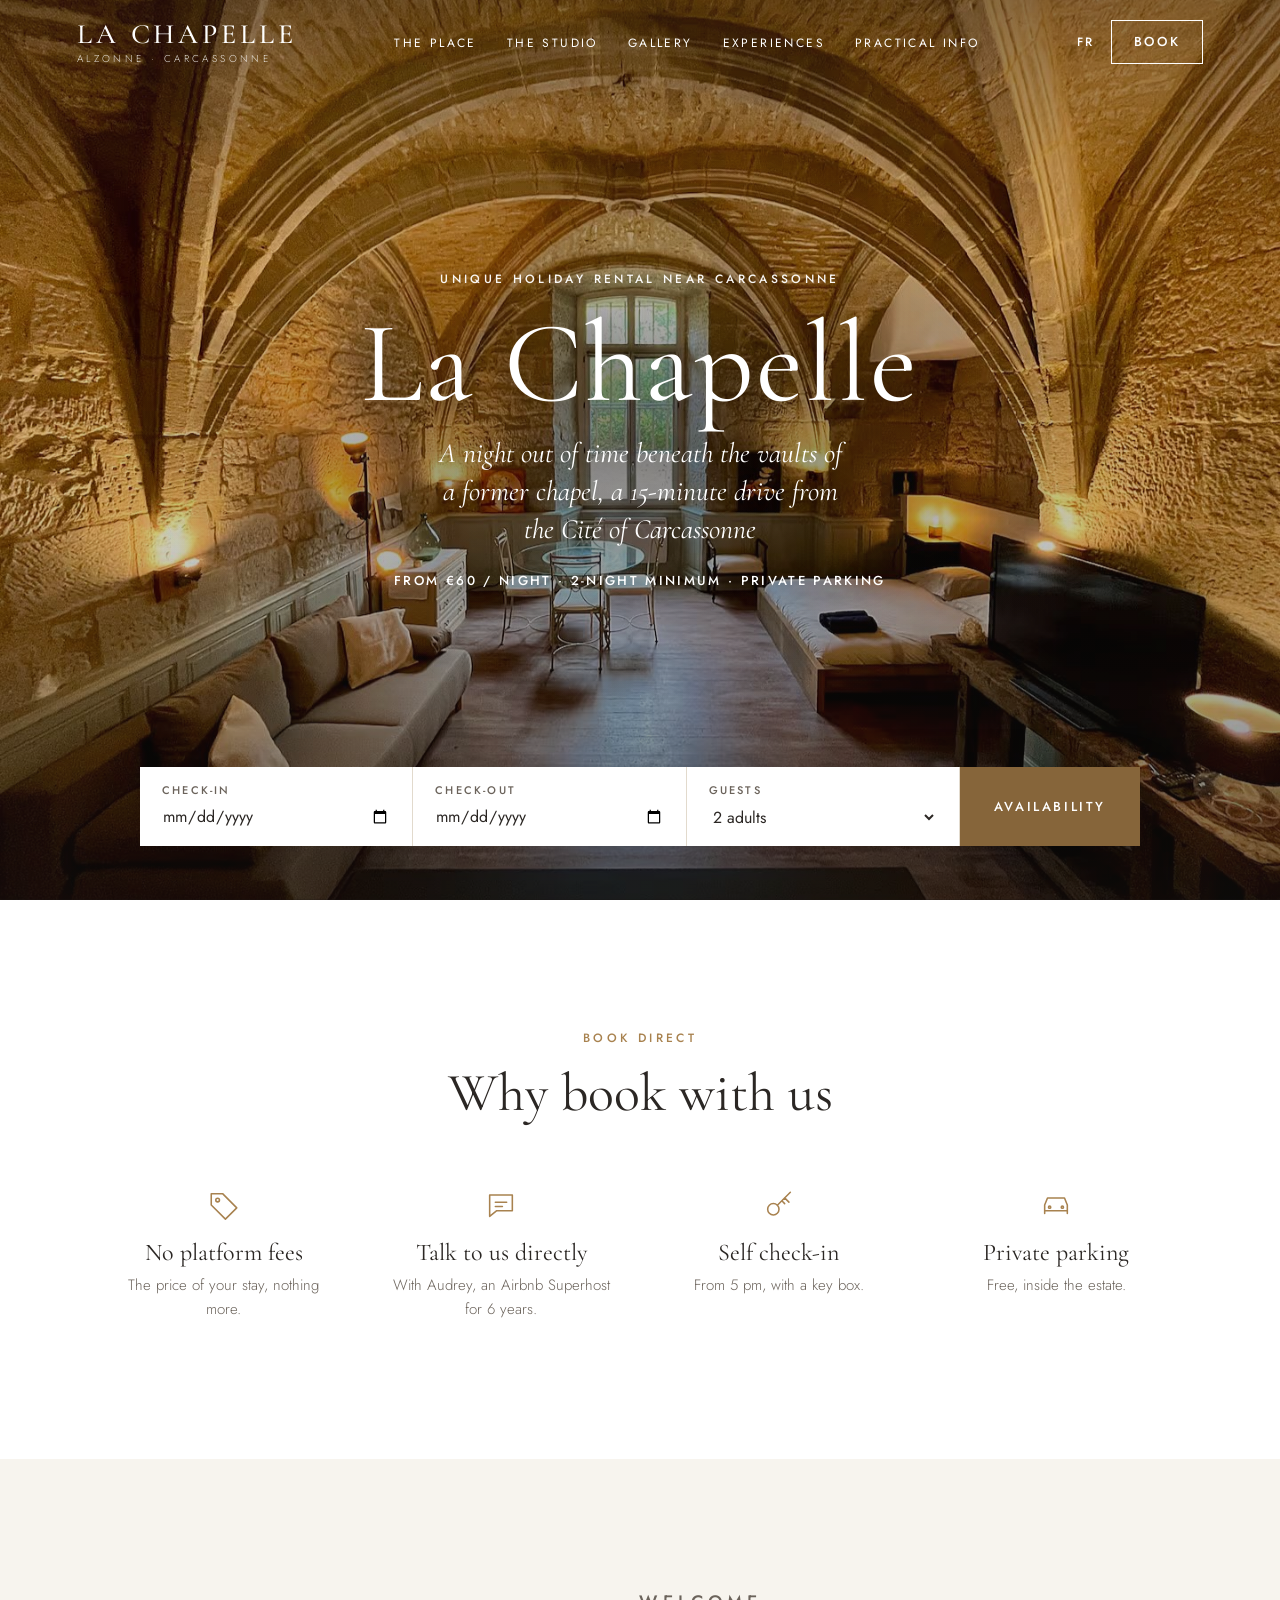
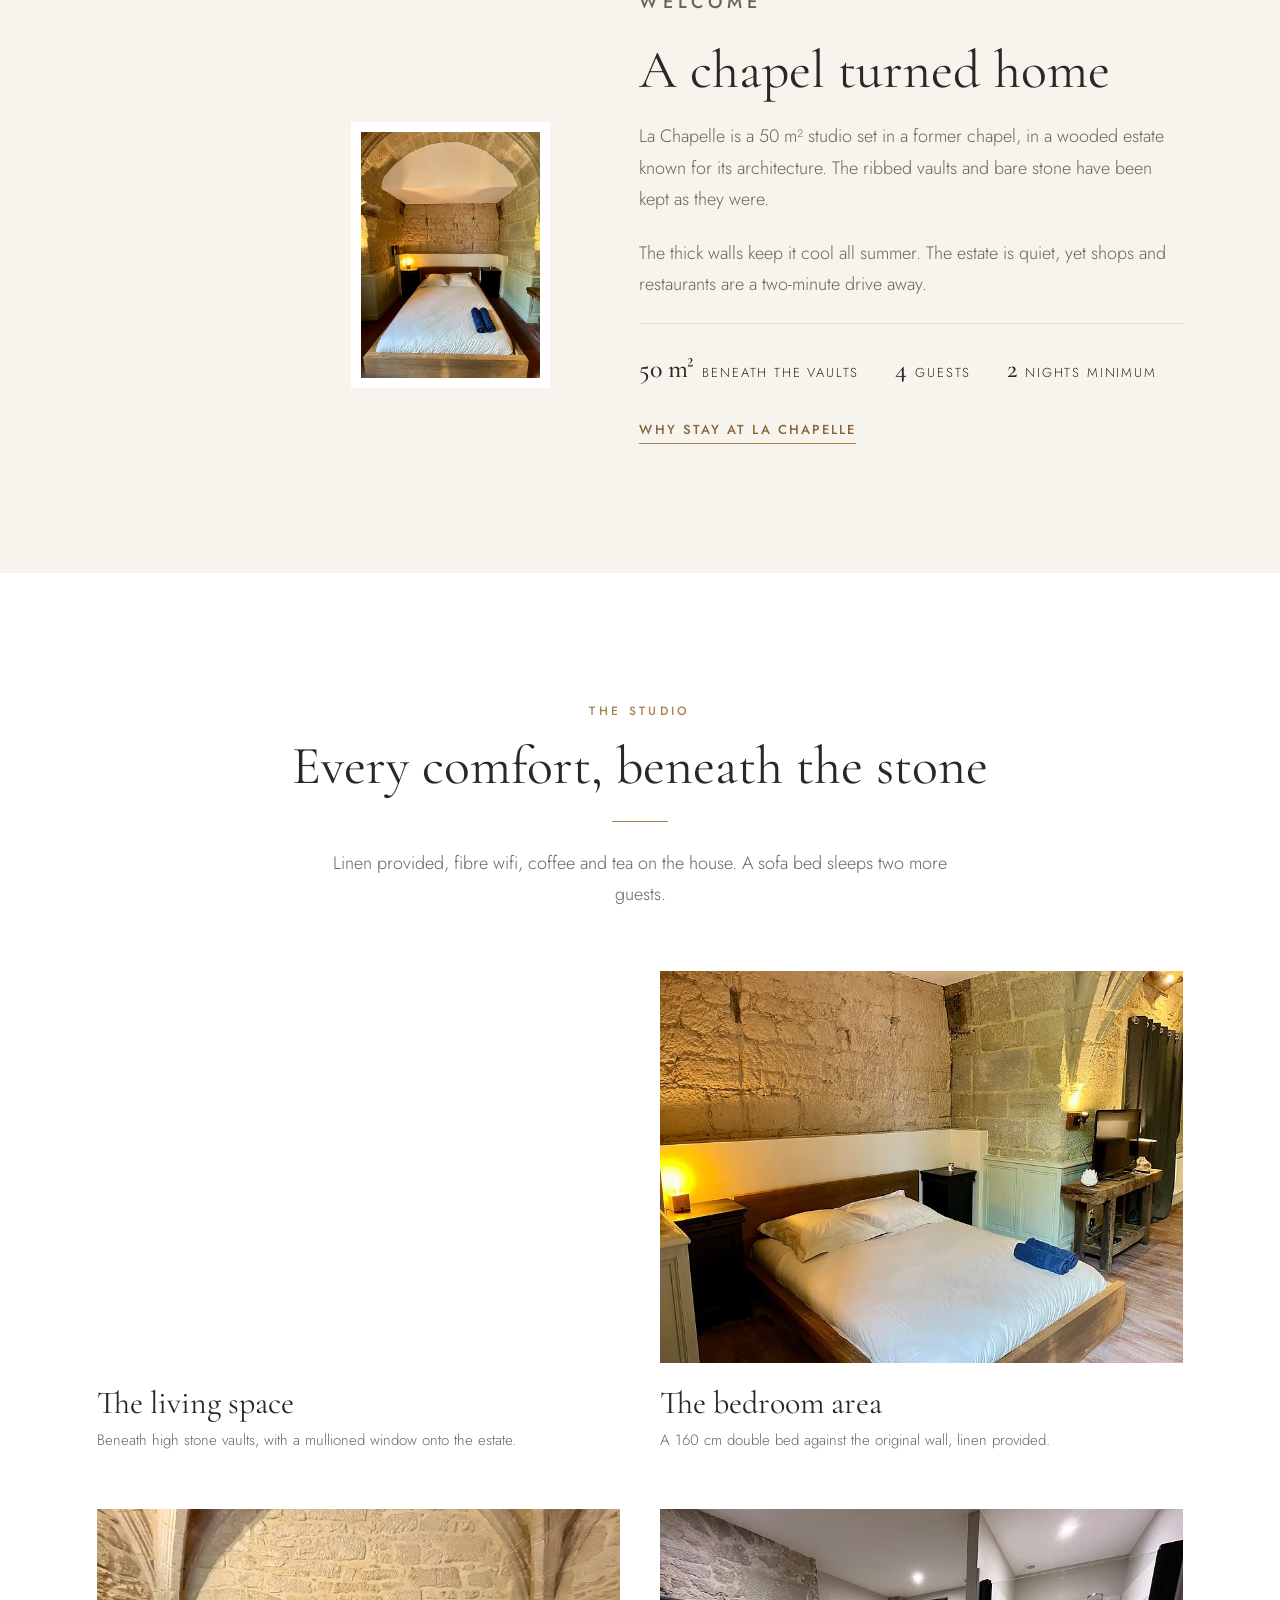
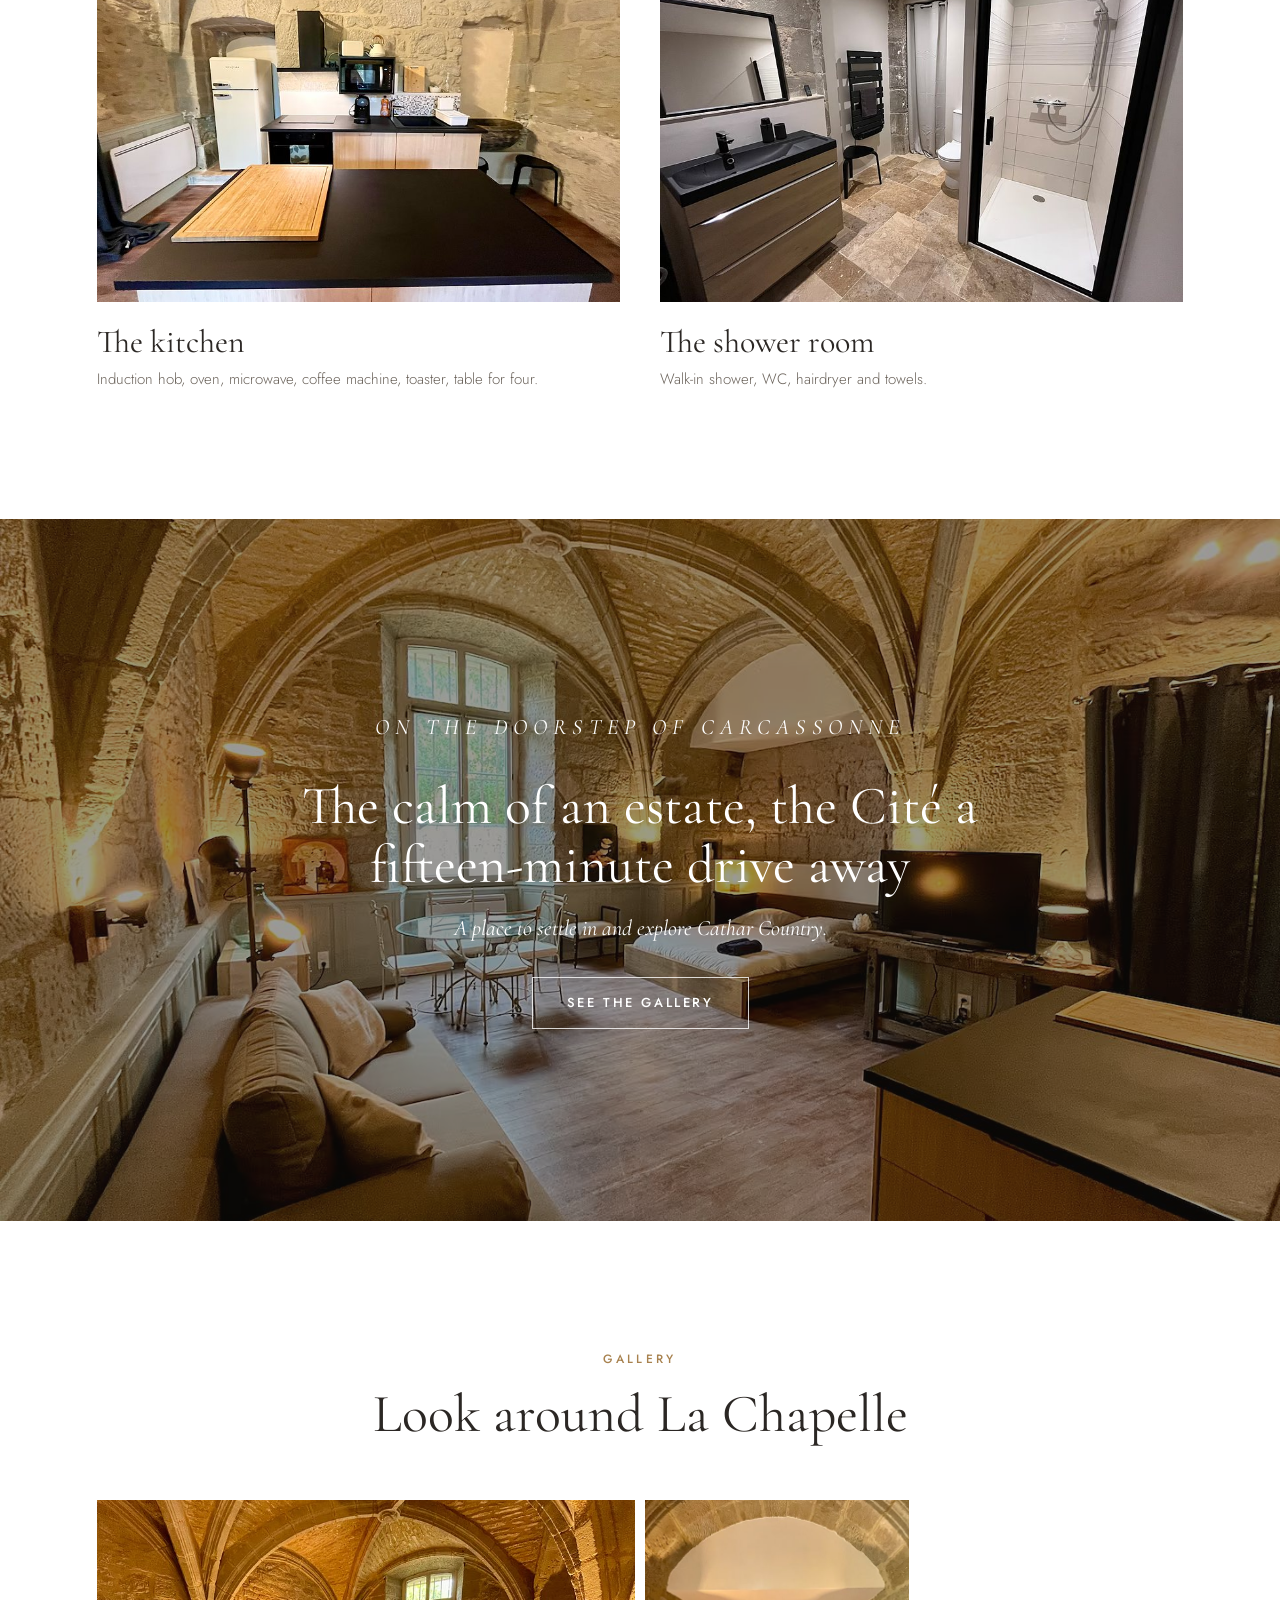
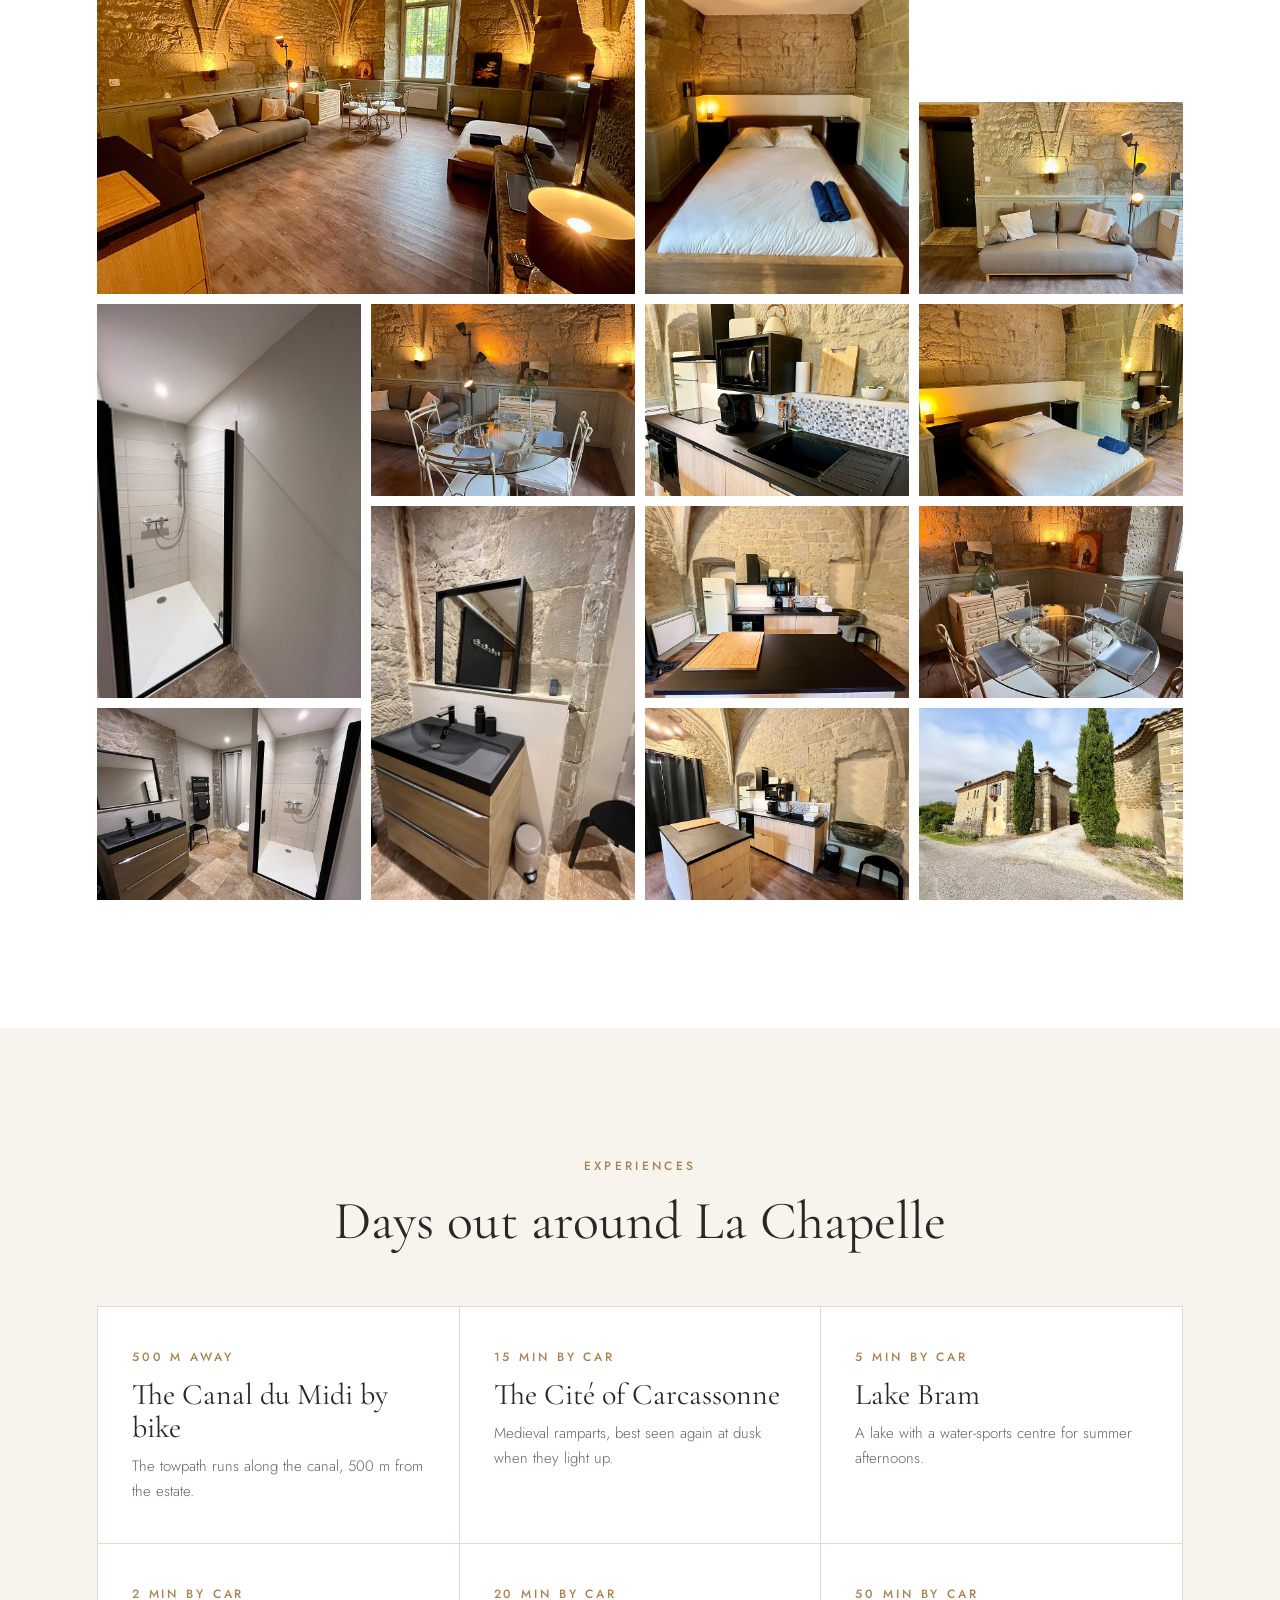
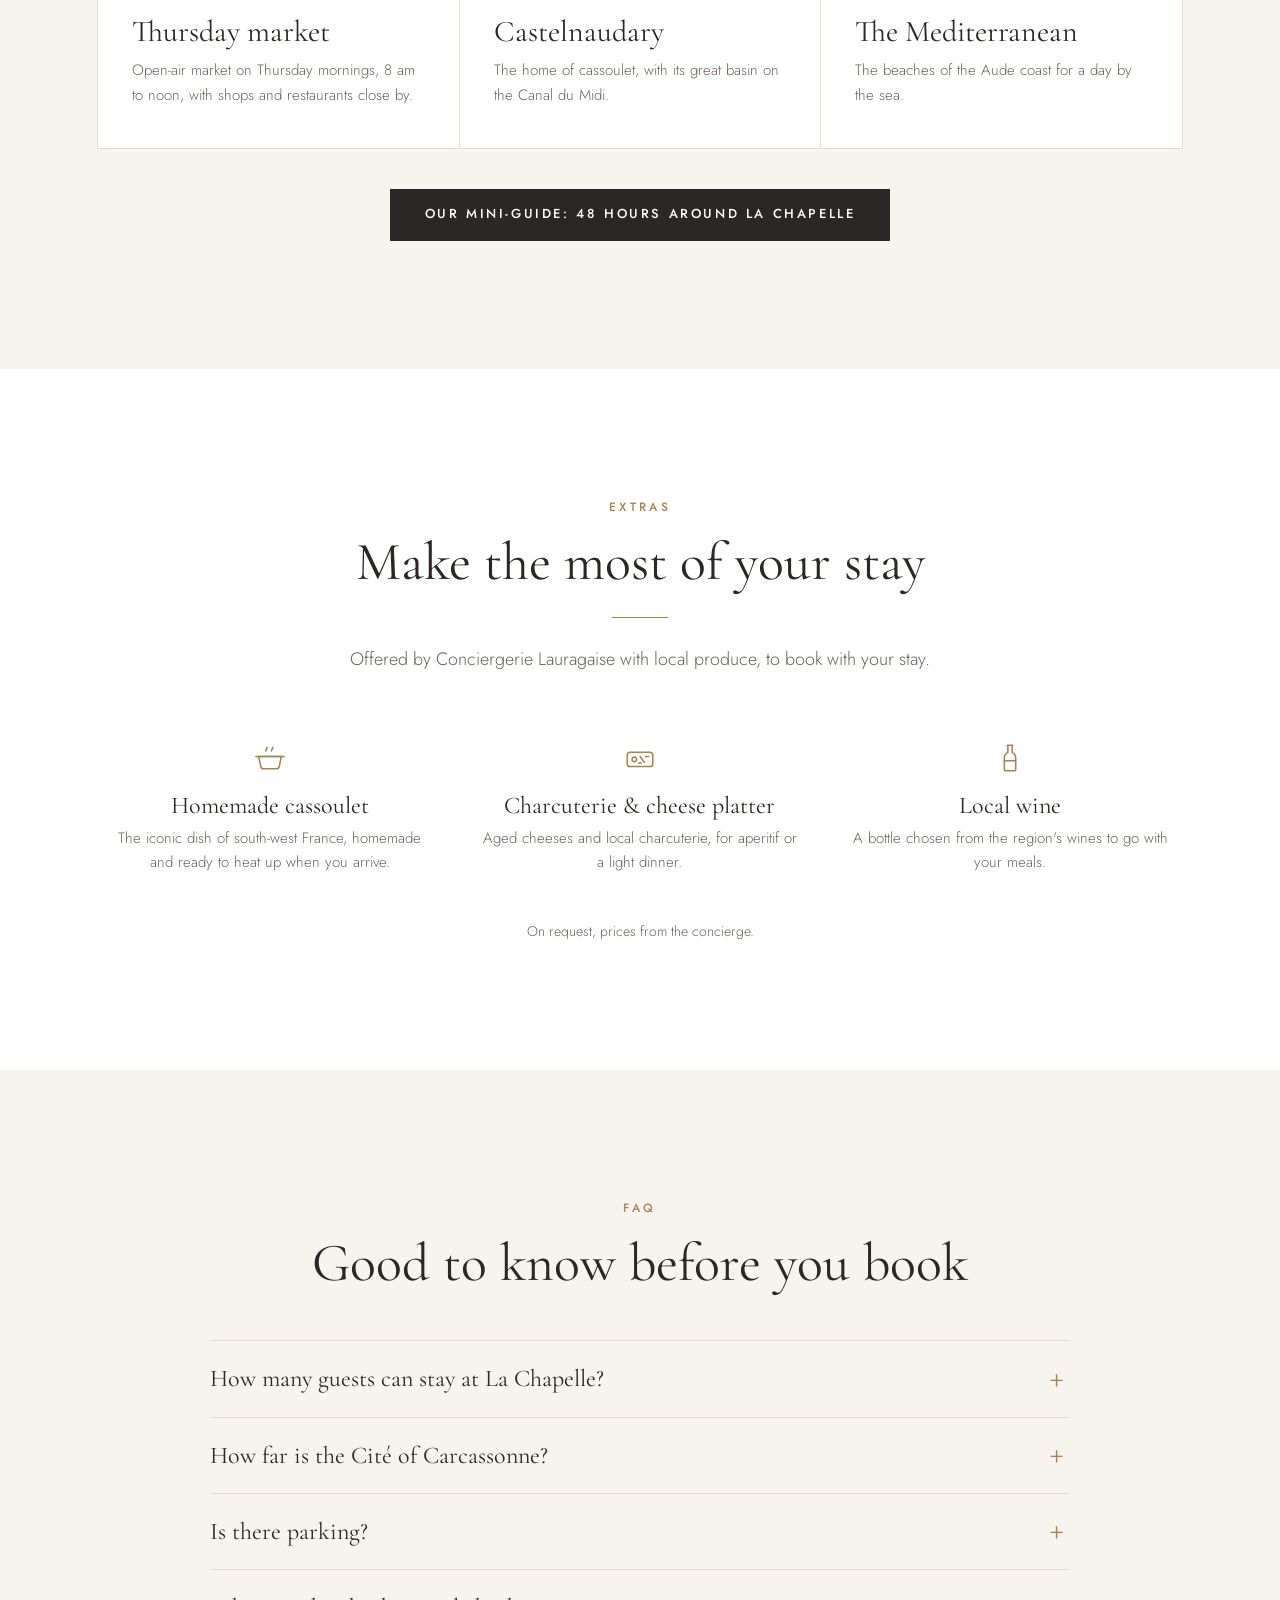
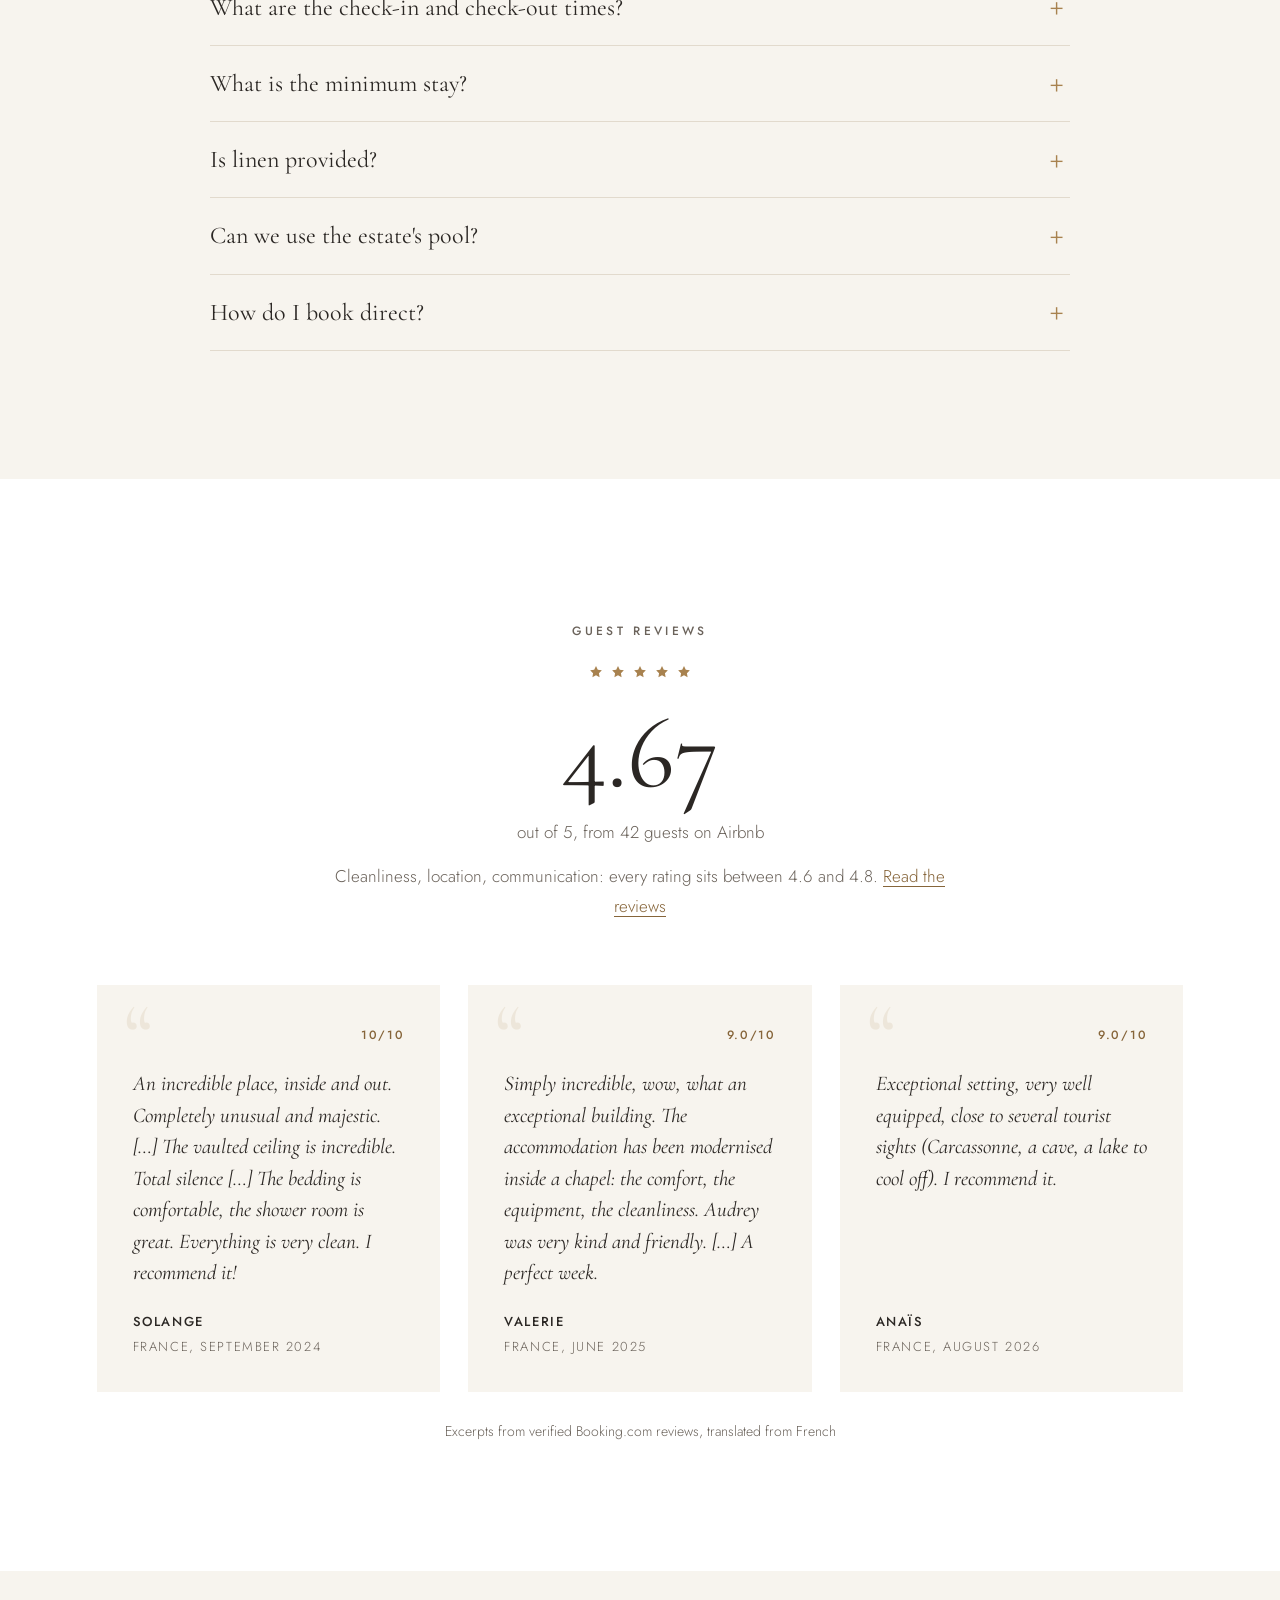
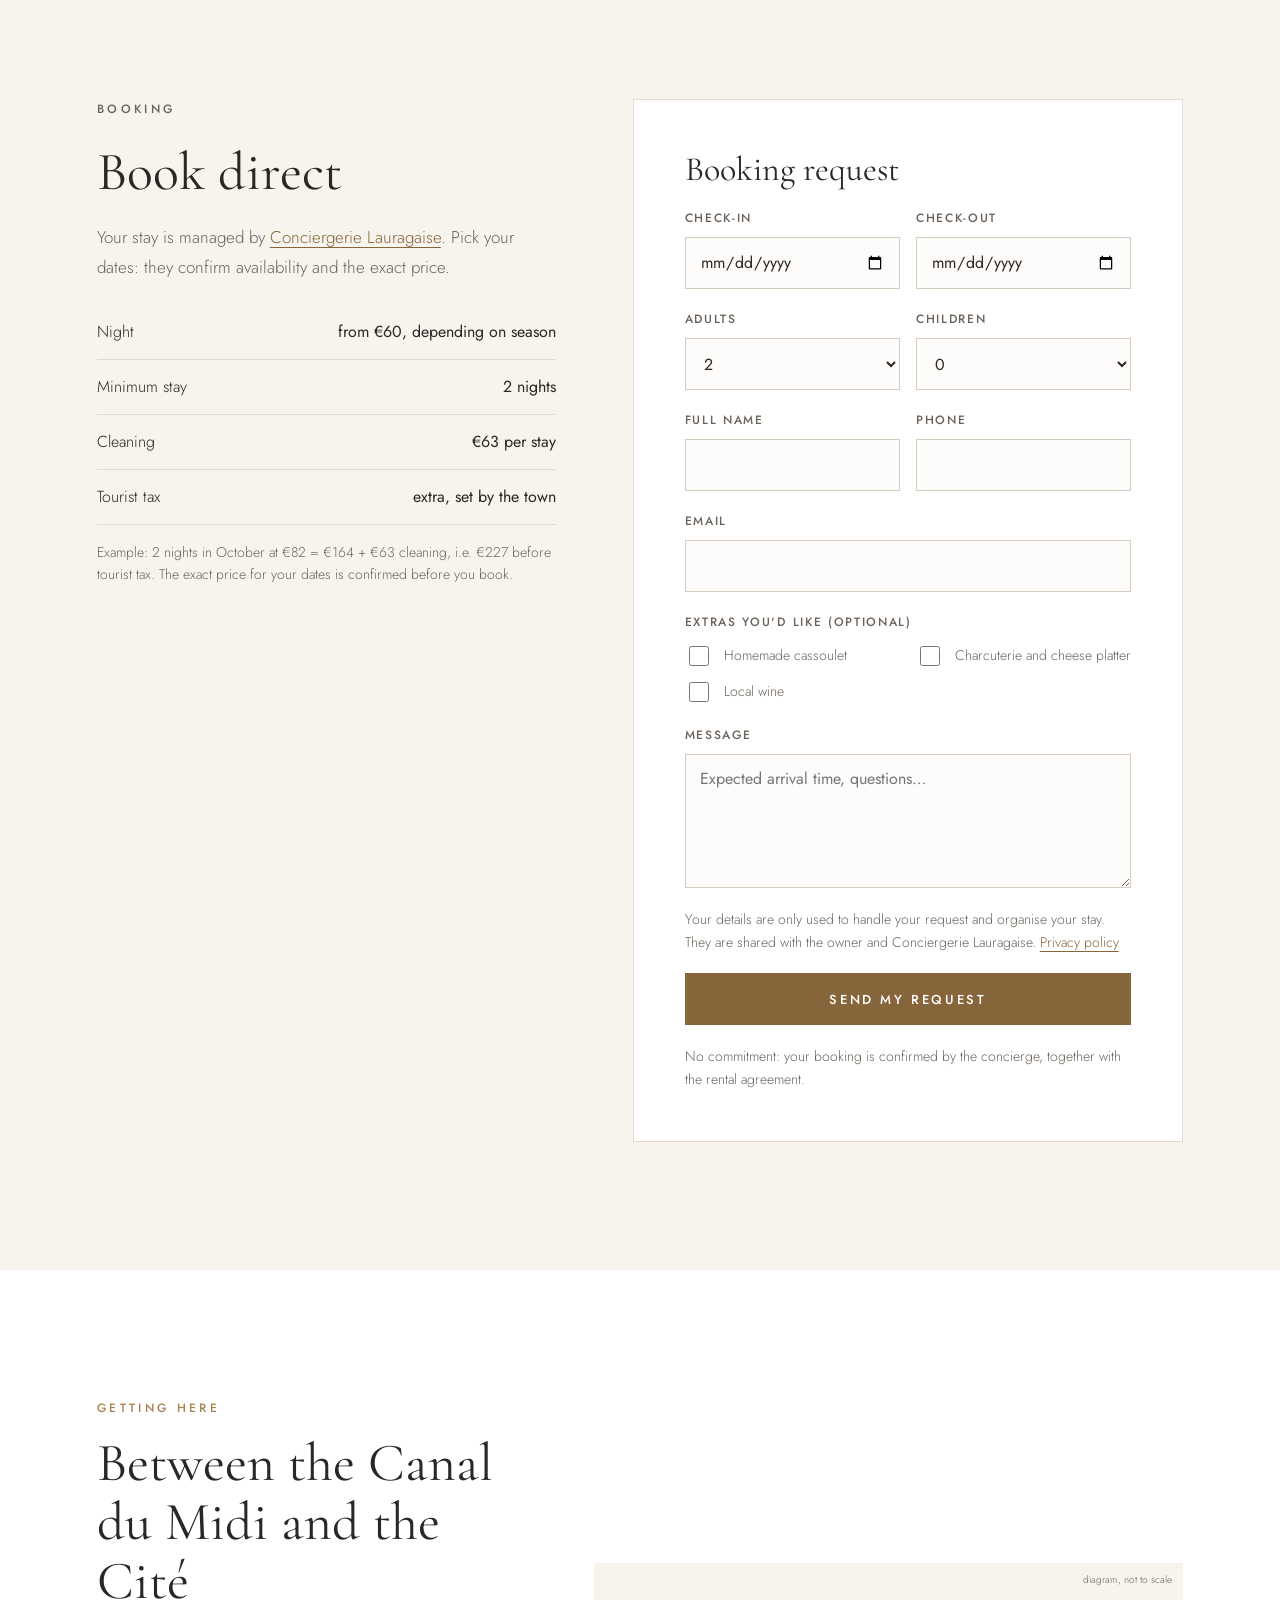
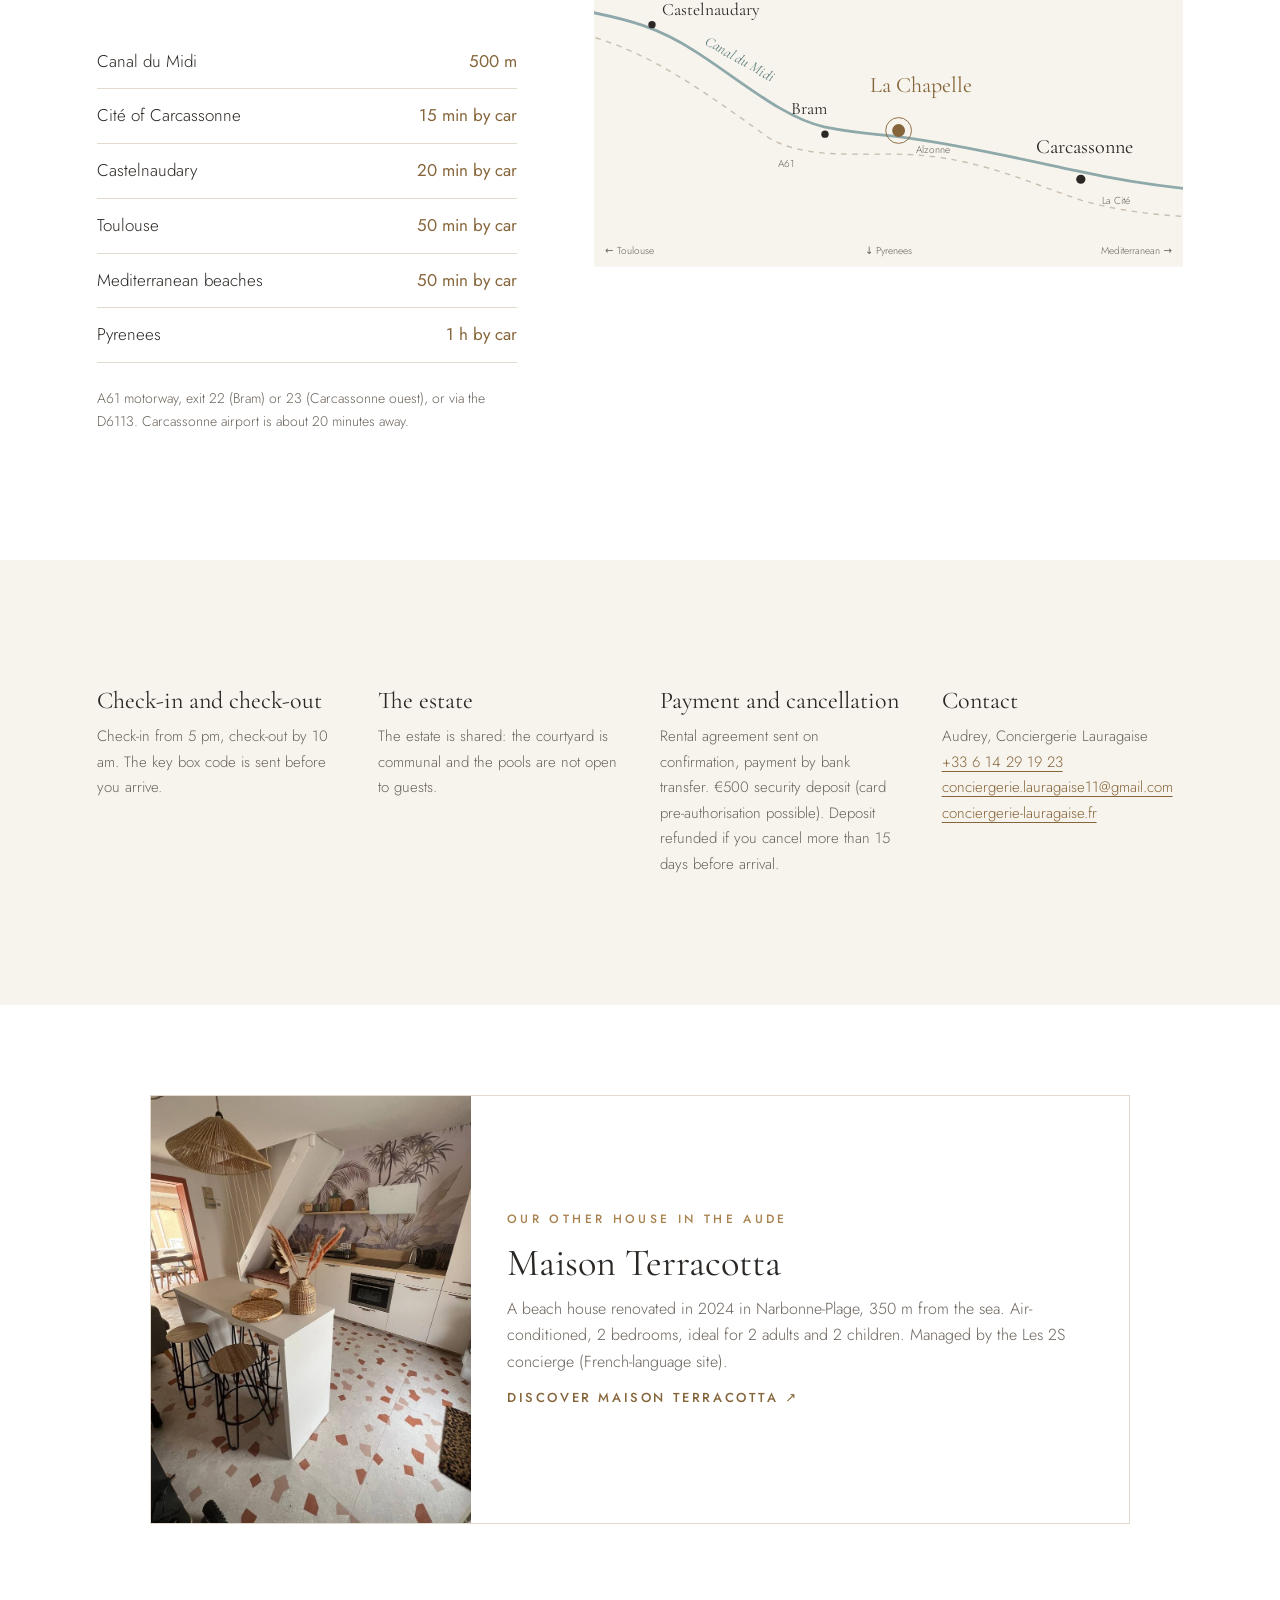
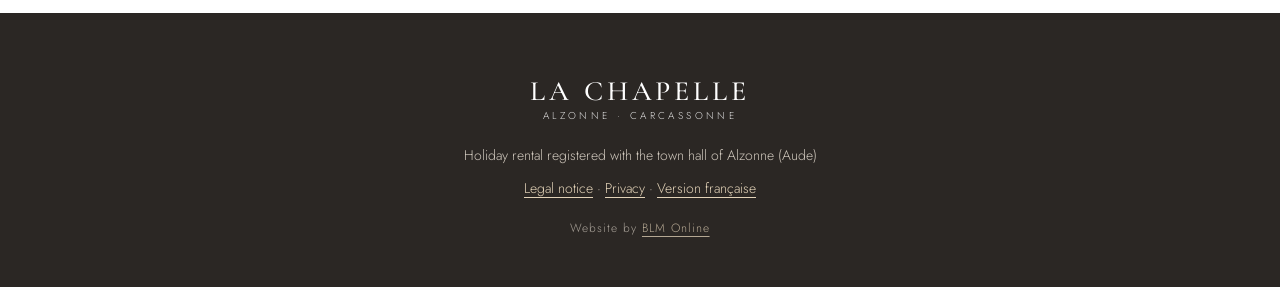
==== commit caea5278: "Bloc « Notre autre maison dans l'Aude » (lien entre La Chapelle et la Maison Terracotta) Co-Authored" ====
--- a/en/index.html
+++ b/en/index.html
@@ -20,7 +20,7 @@
 <meta name="theme-color" content="#FFFFFF">
 <link rel="icon" href="../favicon.svg" type="image/svg+xml">
 <link rel="preload" href="../fonts/cormorant-garamond-latin-400-normal.woff2" as="font" type="font/woff2" crossorigin>
-<link rel="stylesheet" href="../style.css">
+<link rel="stylesheet" href="../style.css?v=2">
 </head>
 <body>
 <a class="skip" href="#contenu">Skip to content</a>
@@ -209,6 +209,14 @@
 <div><h3>Contact</h3><p>Audrey, Conciergerie Lauragaise<br><a href="tel:+33614291923">+33 6 14 29 19 23</a><br><a href="mailto:conciergerie.lauragaise11@gmail.com">conciergerie.lauragaise11@gmail.com</a><br><a href="https://conciergerie-lauragaise.fr" target="_blank" rel="noopener">conciergerie-lauragaise.fr</a></p></div>
 </div>
 </section>
+<section class="section autre" aria-labelledby="autre-titre">
+<div class="container">
+<a class="autre-card" href="https://terracotta.blm-online.fr/" target="_blank" rel="noopener">
+<img src="../img/maison-terracotta-800.jpg" loading="lazy" width="800" height="1067" alt="Living area of Maison Terracotta in Narbonne-Plage">
+<div><p class="label">Our other house in the Aude</p><h2 id="autre-titre">Maison Terracotta</h2><p>A beach house renovated in 2024 in Narbonne-Plage, 350 m from the sea. Air-conditioned, 2 bedrooms, ideal for 2 adults and 2 children. Managed by the Les 2S concierge (French-language site).</p><span class="autre-cta">Discover Maison Terracotta ↗</span></div>
+</a>
+</div>
+</section>
 </main>
 
 <footer>
--- a/style.css
+++ b/style.css
@@ -285,3 +285,14 @@
 .cta-box h2{margin:0 0 10px;font-size:36px}
 .cta-box p{margin-bottom:24px}
 footer .credit{margin-top:18px;font-size:12px;letter-spacing:.08em;opacity:.75}
+
+/* Notre autre maison */
+.autre{padding:clamp(60px,7vw,100px) 0}
+.autre-card{display:grid;grid-template-columns:320px minmax(0,1fr);max-width:980px;margin:0 auto;background:var(--blanc);border:1px solid var(--trait);text-decoration:none;color:var(--encre);transition:box-shadow .25s}
+.autre-card:hover{box-shadow:0 18px 40px rgba(43,39,36,.12)}
+.autre-card img{width:100%;height:100%;min-height:260px;object-fit:cover;display:block}
+.autre-card>div{padding:32px 36px;display:flex;flex-direction:column;justify-content:center;gap:12px}
+.autre-card h2{font-size:clamp(30px,3vw,40px)}
+.autre-card p:not(.label){color:var(--gris);font-size:16px;line-height:1.65}
+.autre-cta{font-family:var(--sans);font-size:13px;font-weight:500;letter-spacing:.2em;text-transform:uppercase;color:var(--pierre-fonce)}
+@media(max-width:720px){.autre-card{grid-template-columns:1fr}.autre-card img{height:220px;min-height:0}.autre-card>div{padding:24px}}
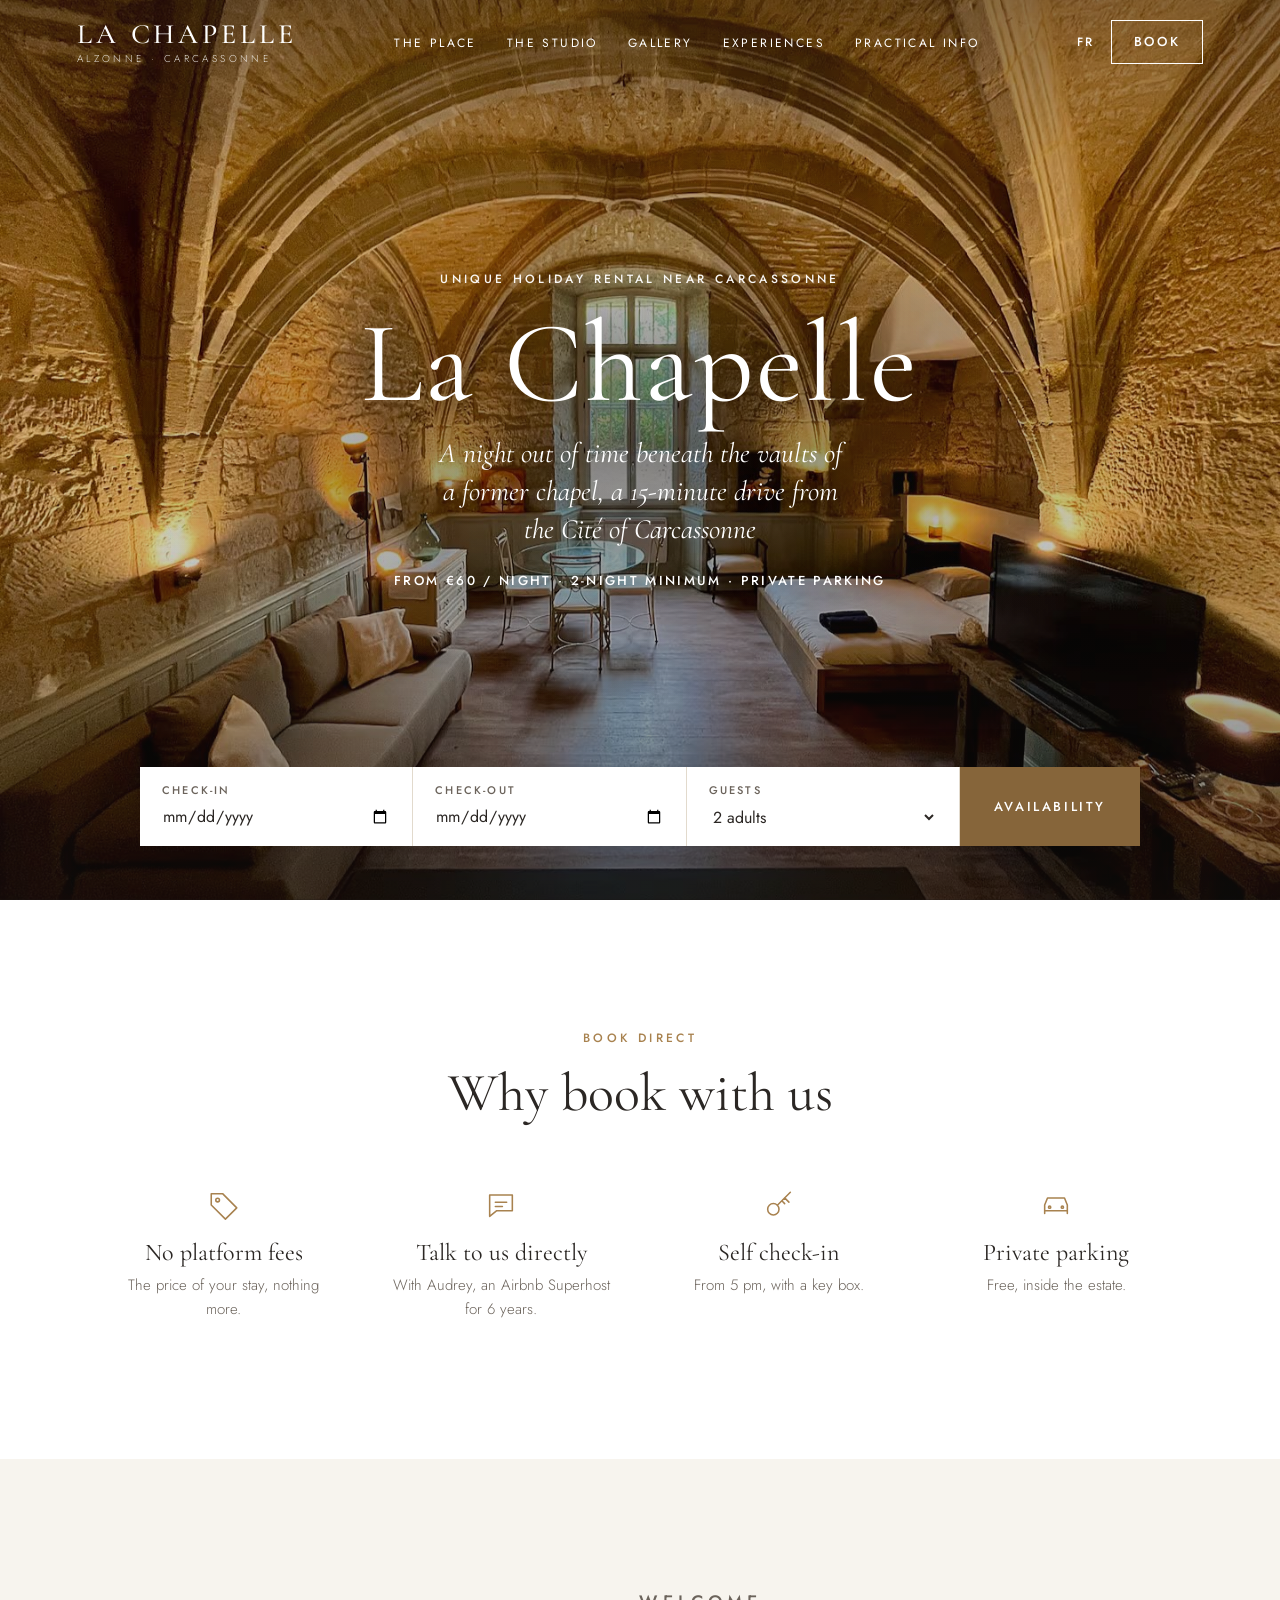
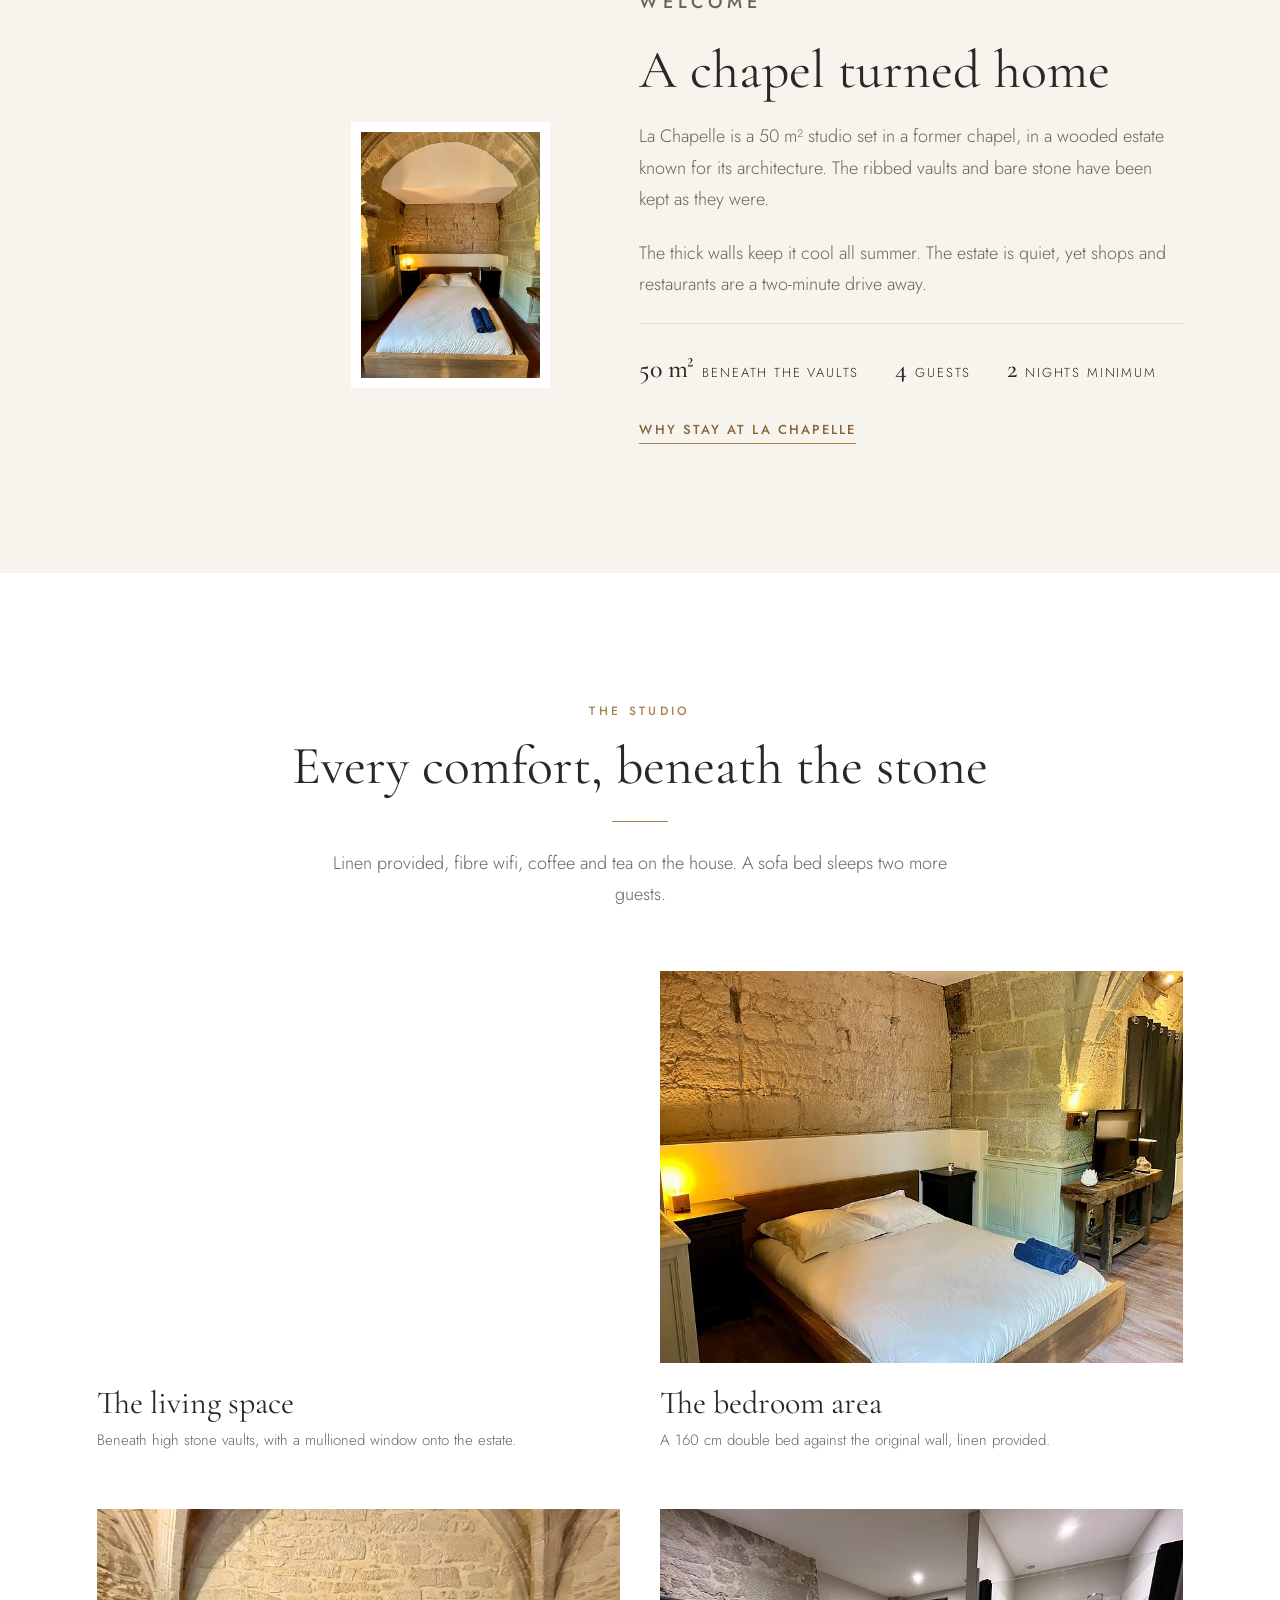
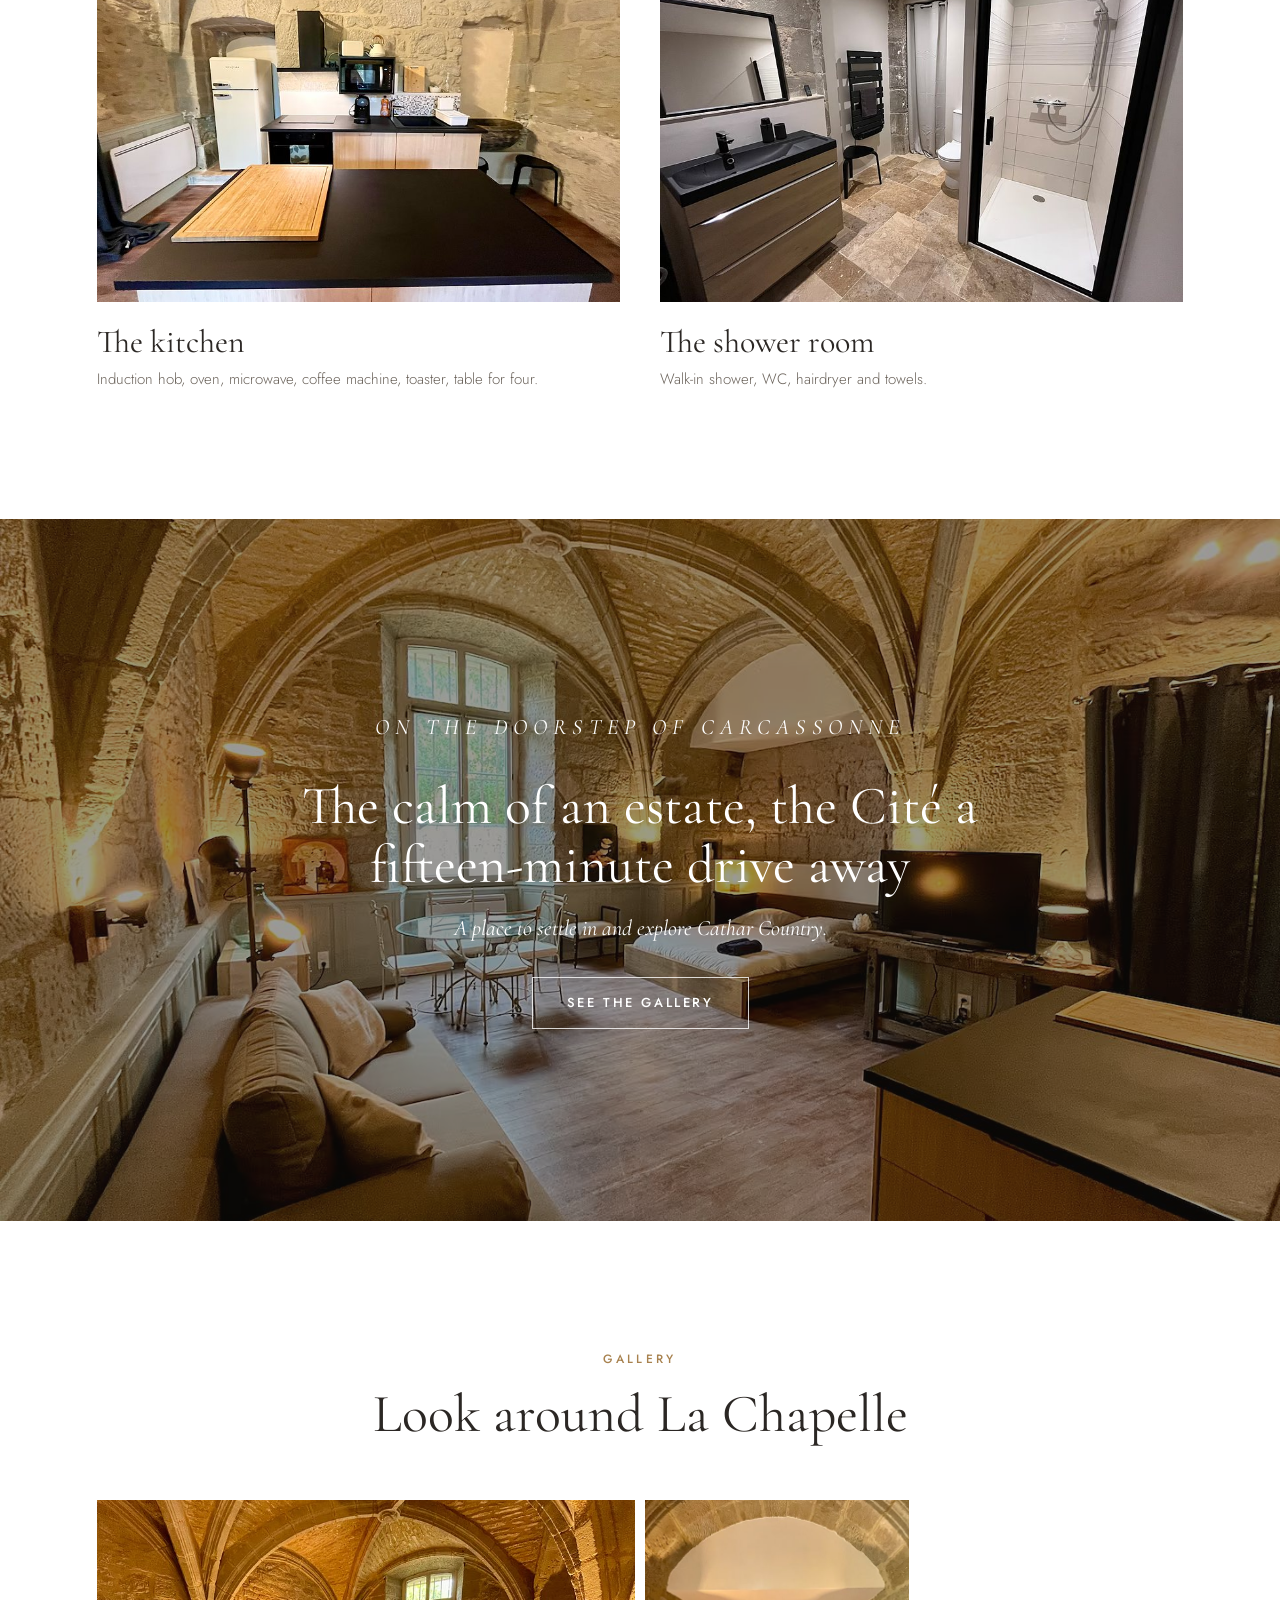
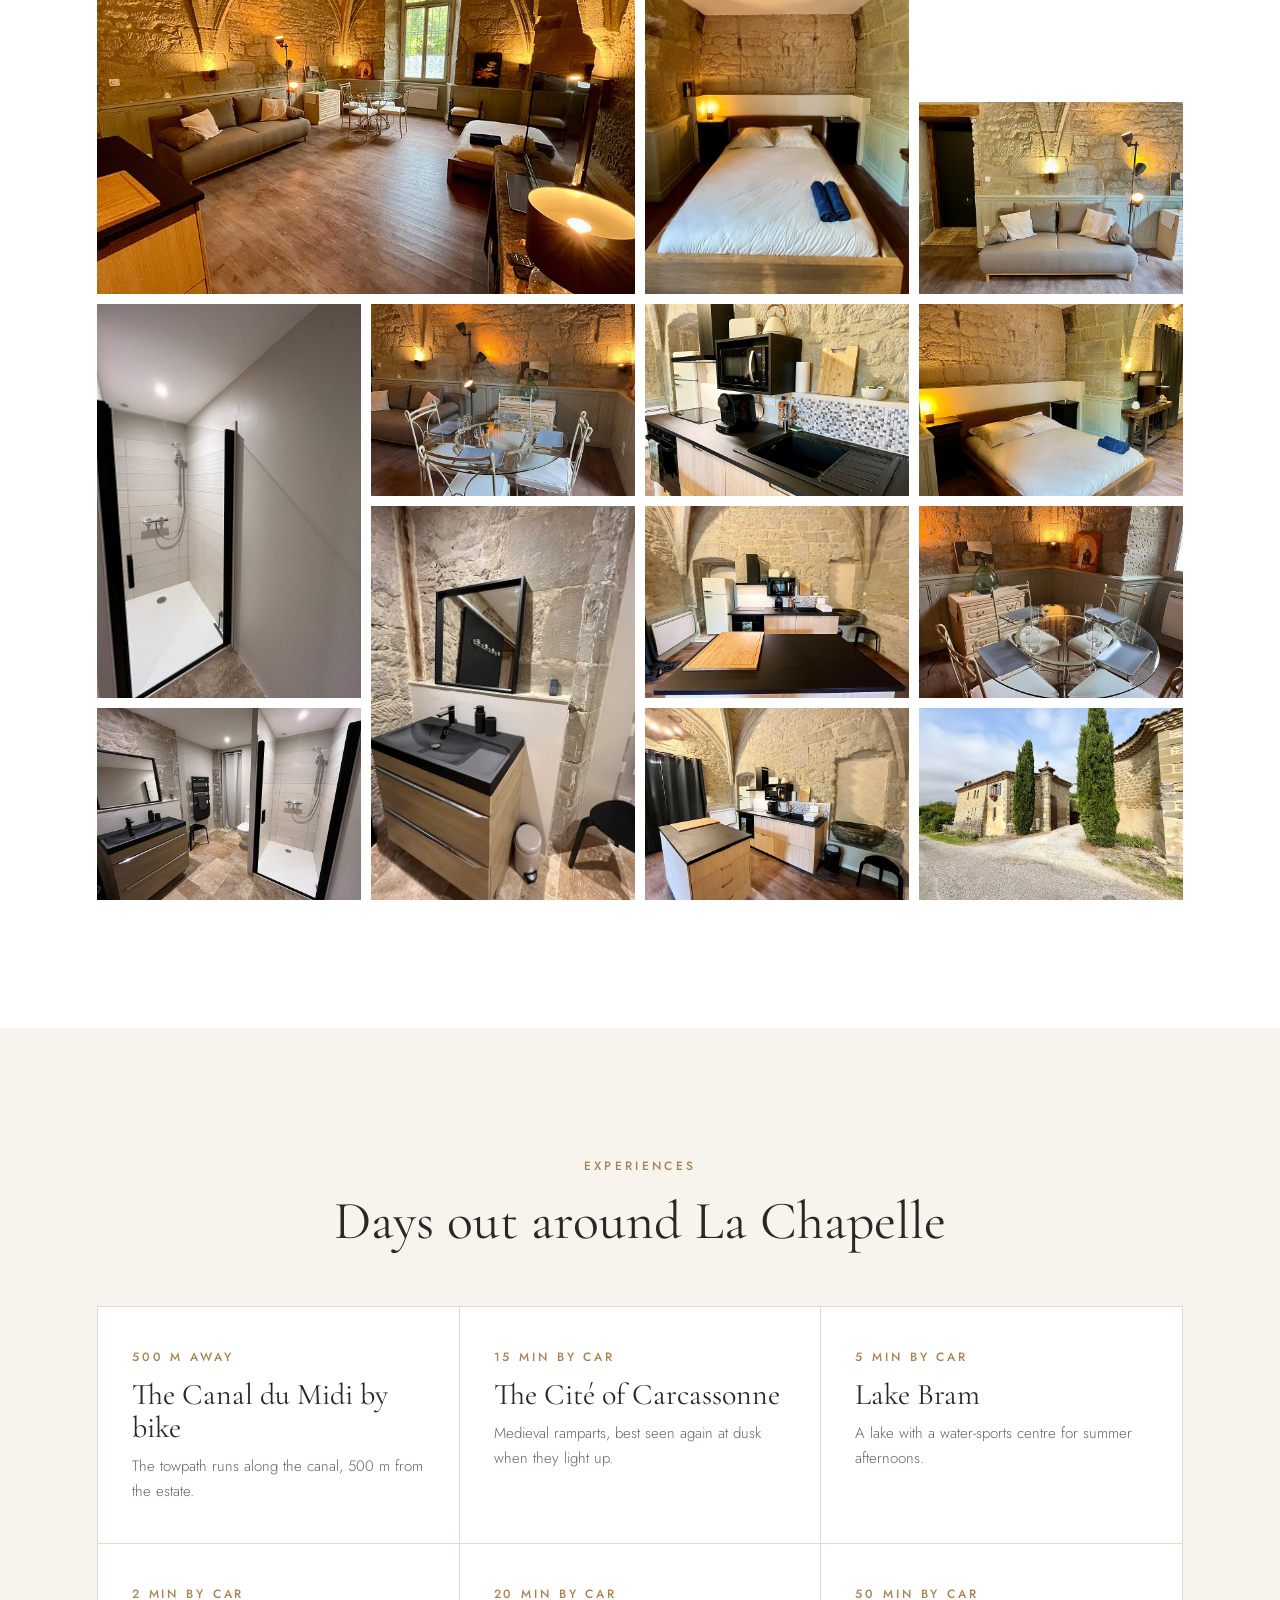
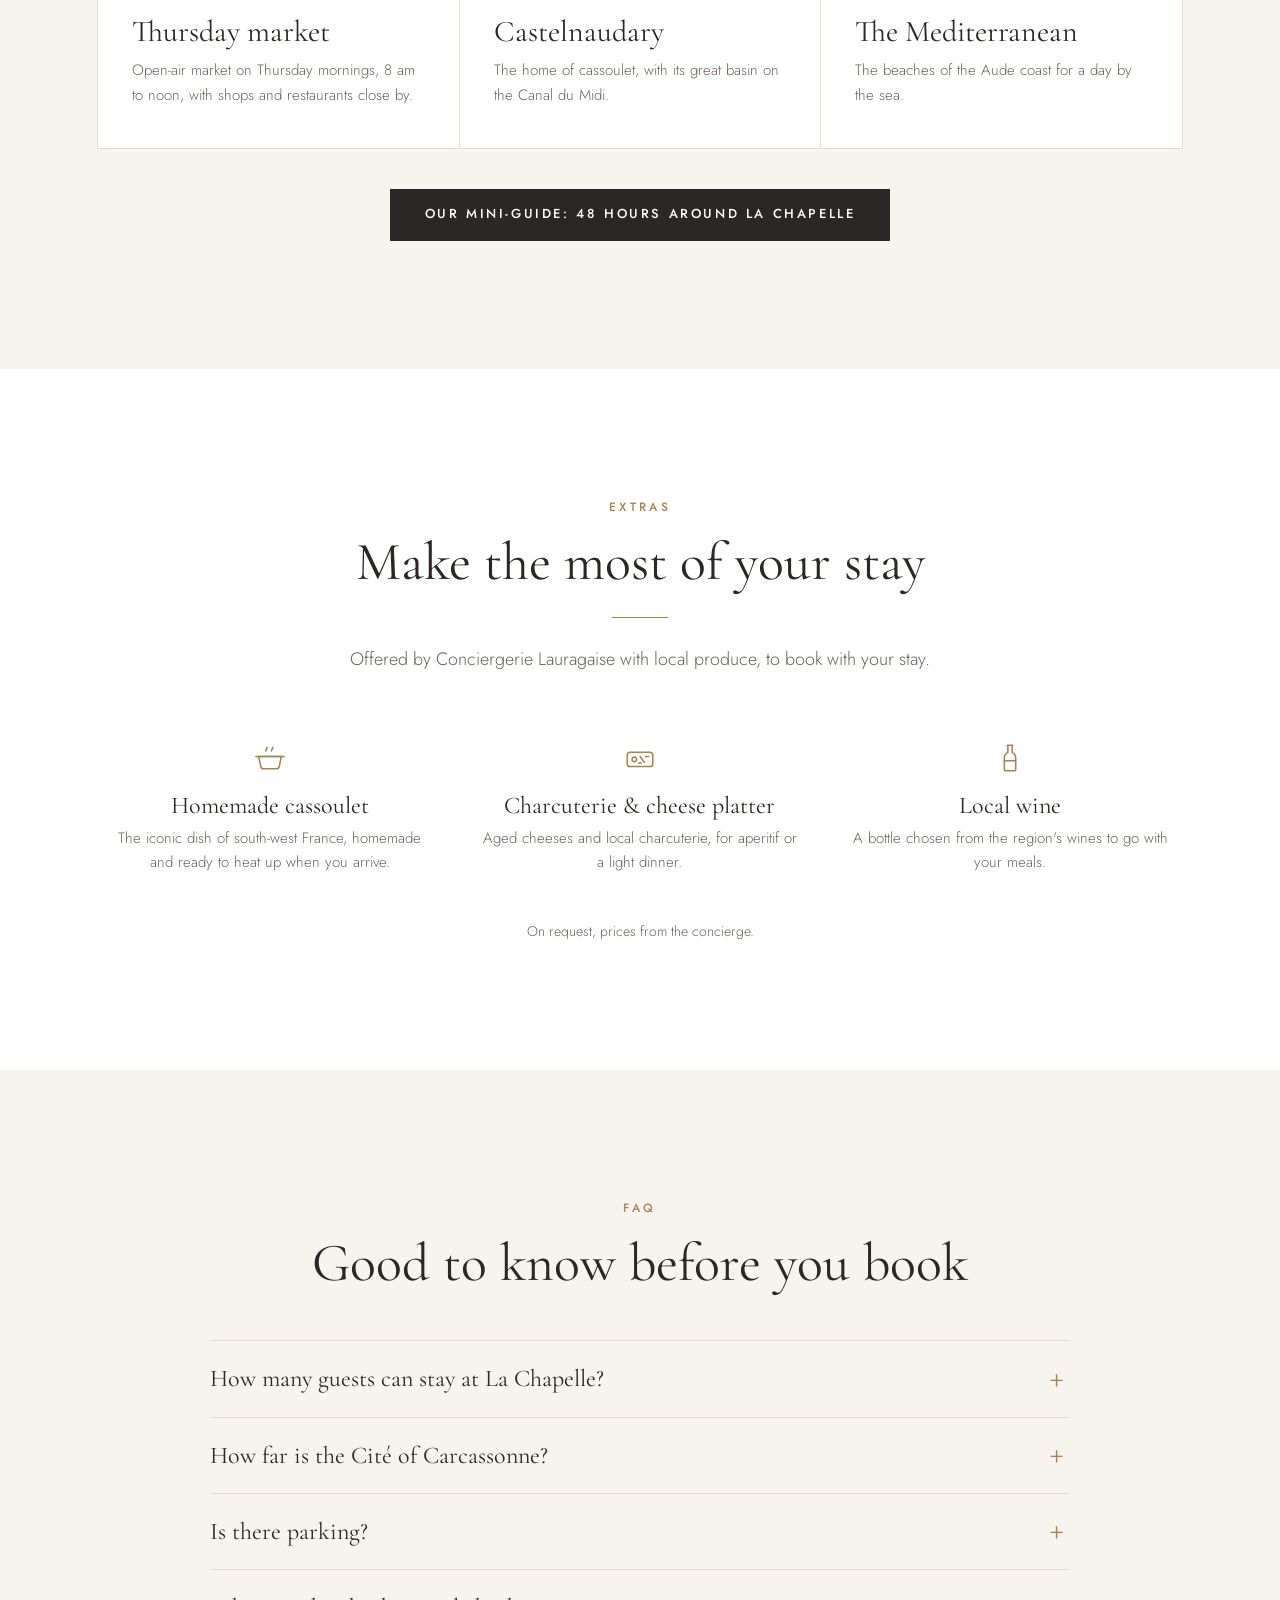
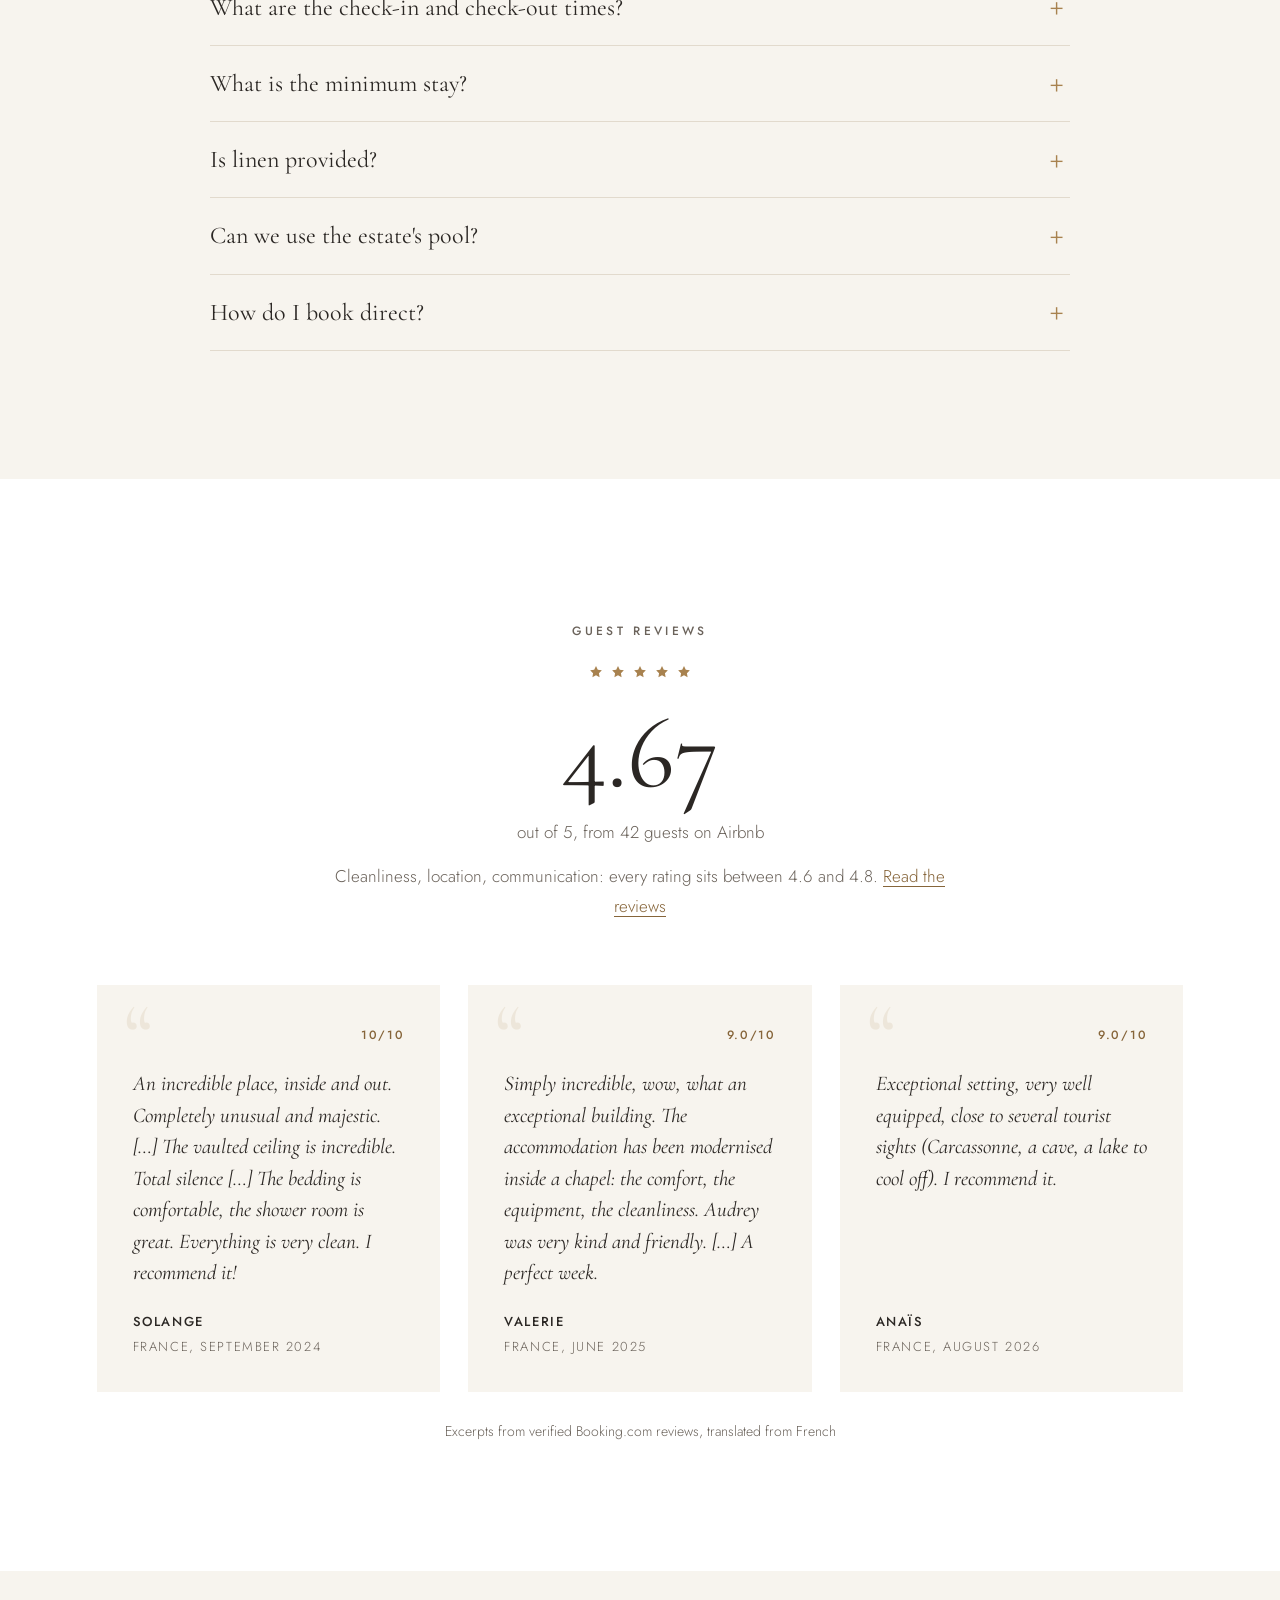
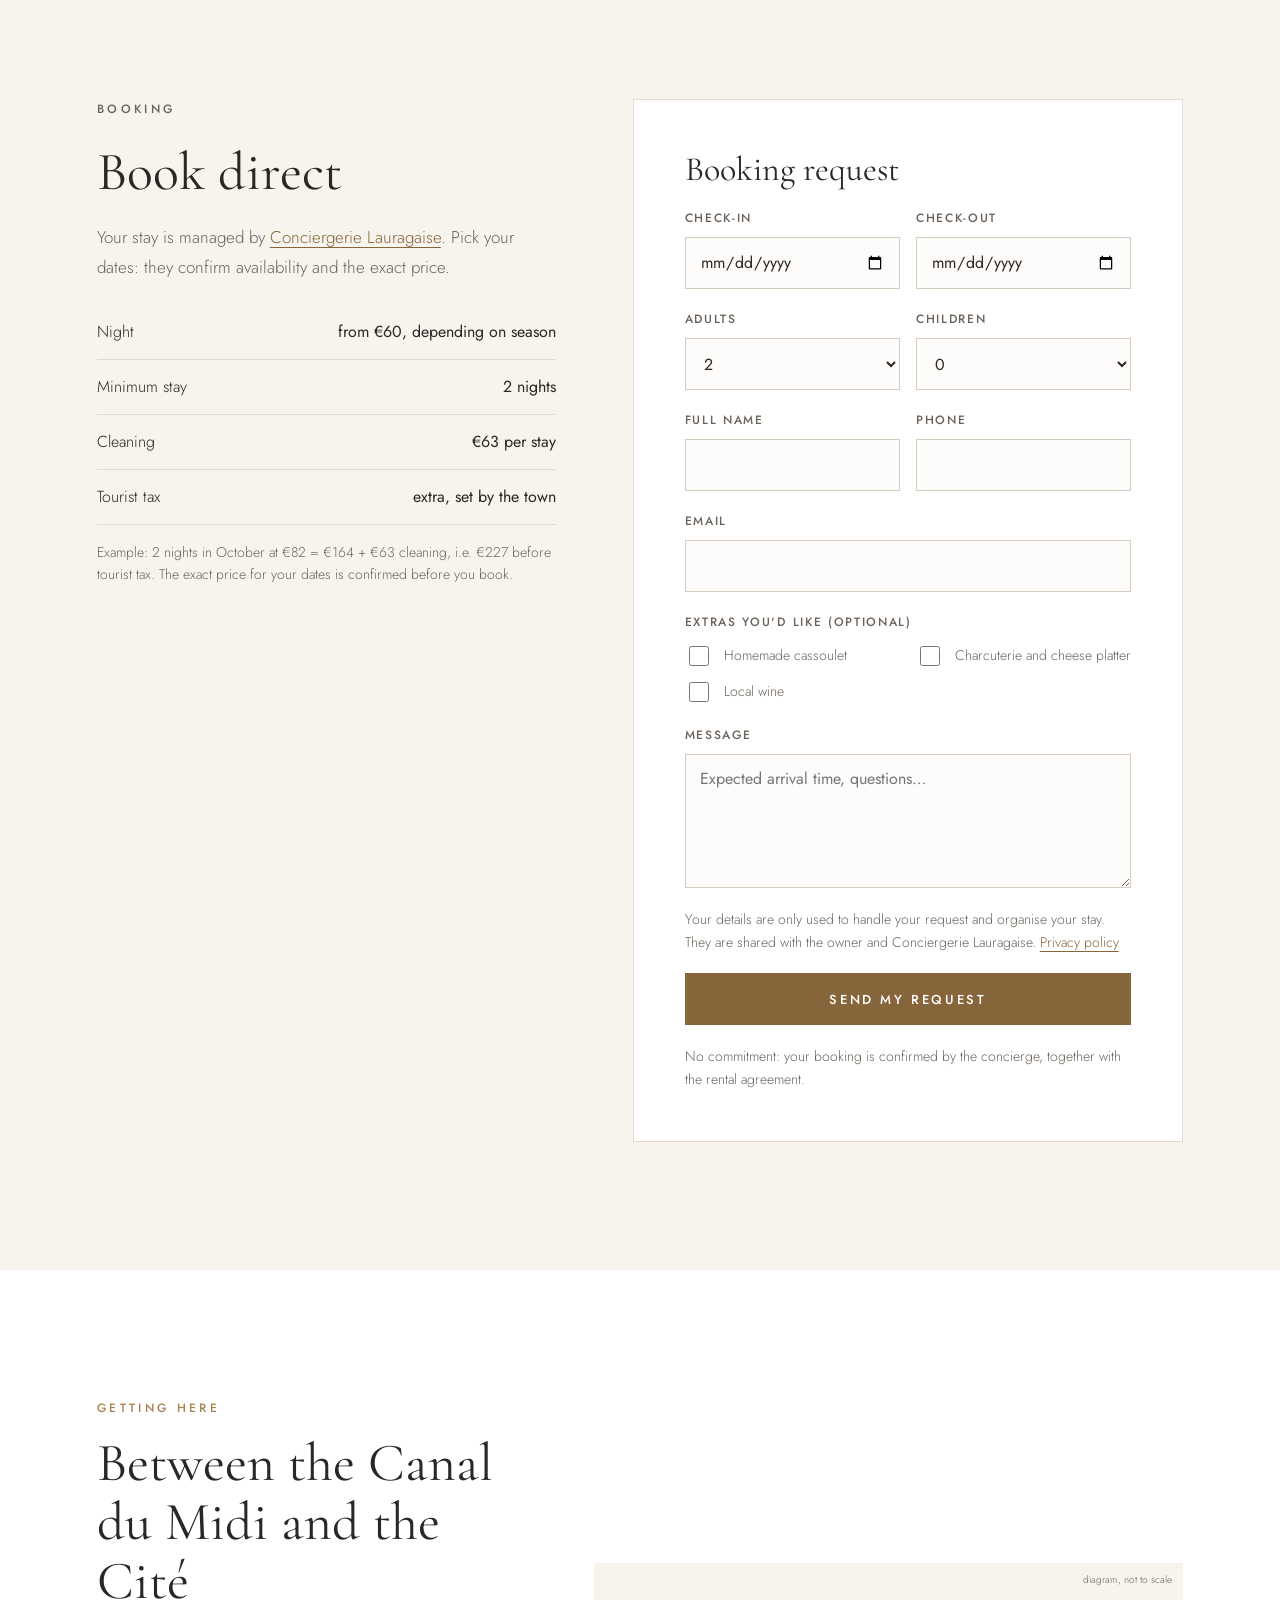
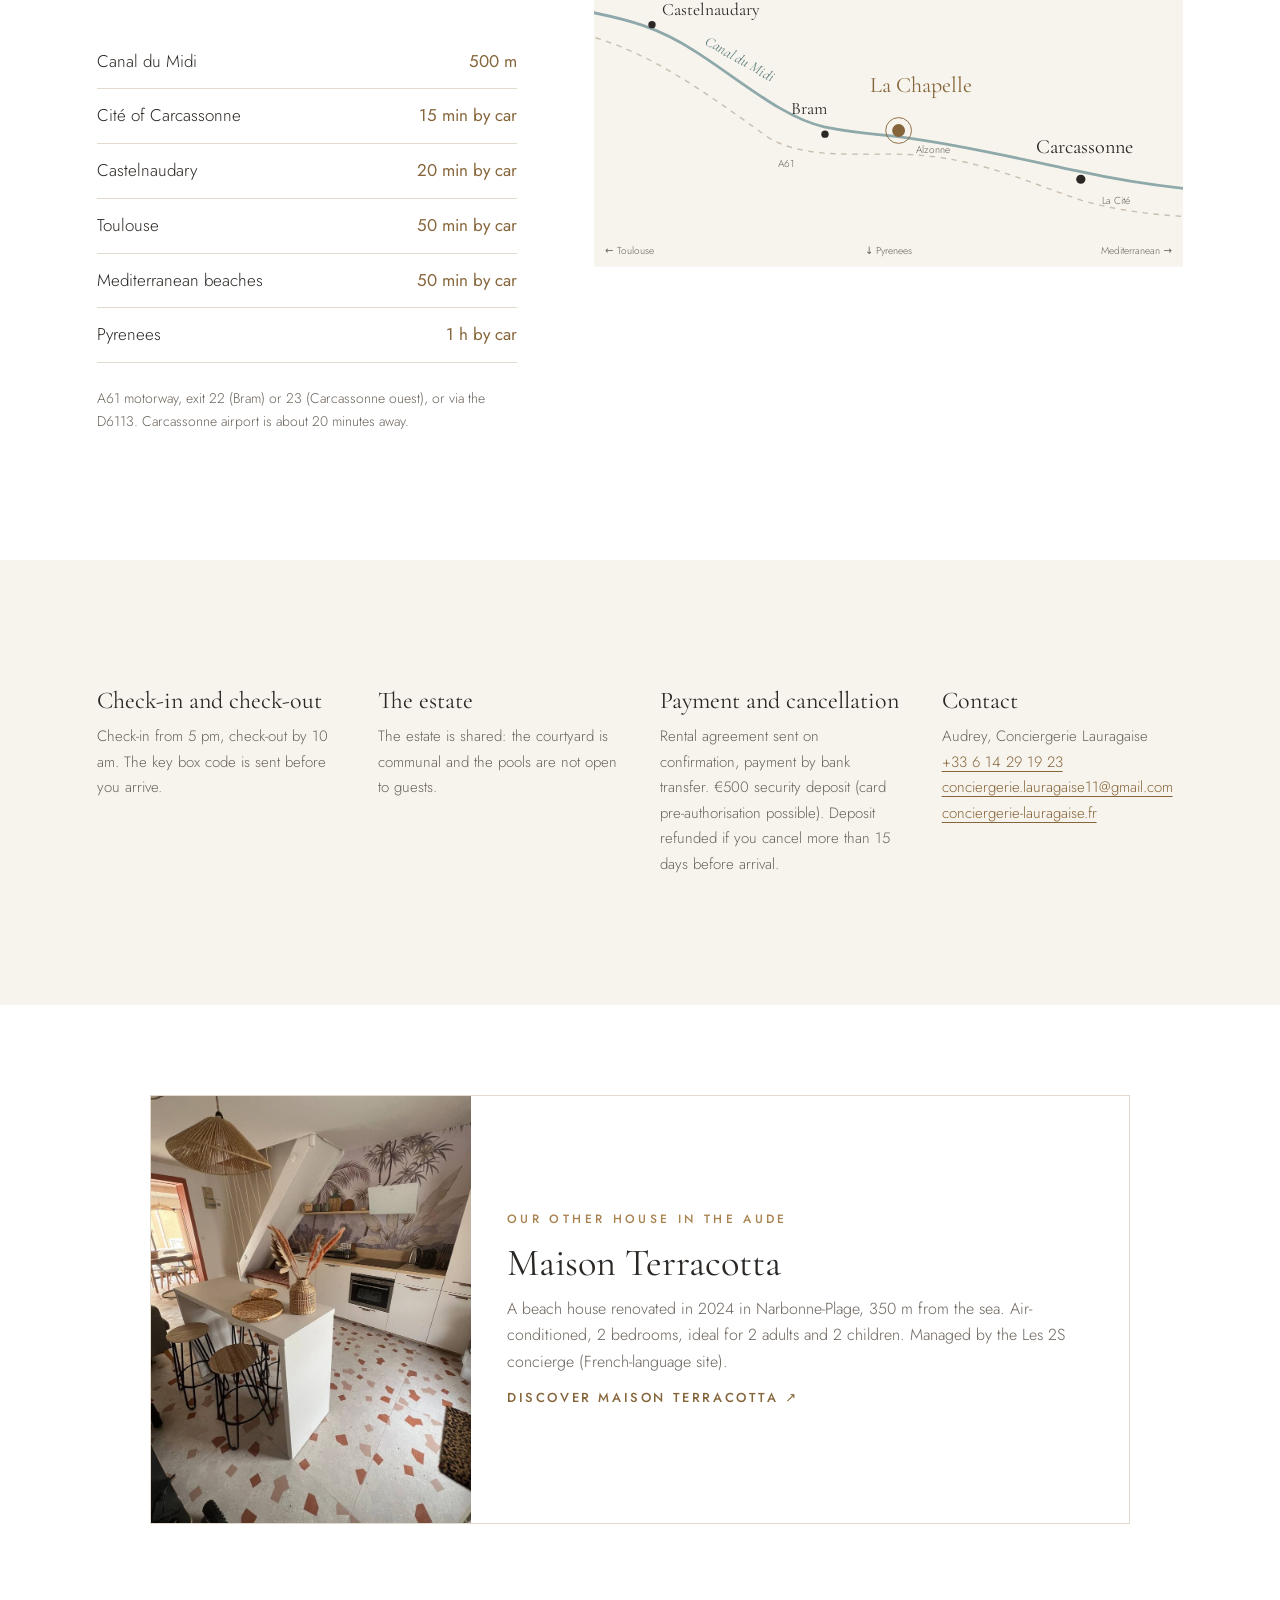
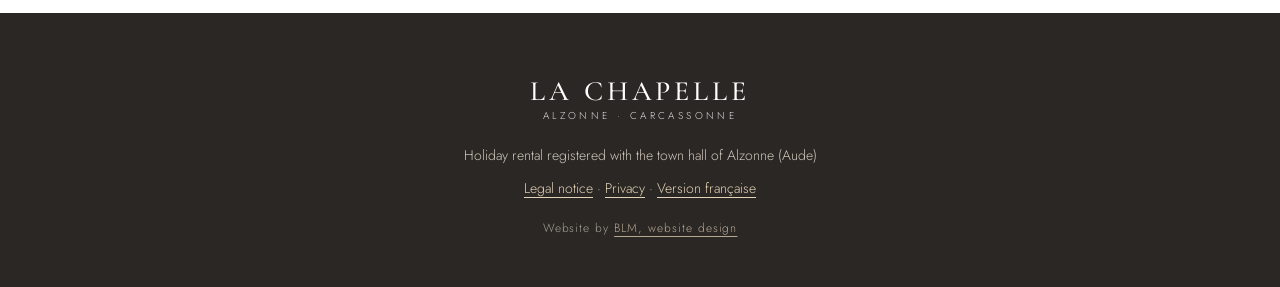
==== commit 78d2d079: "Crédit BLM : lien direct vers www.blm-online.fr avec un texte descriptif Co-Authored-By: Claude Opus" ====
--- a/en/index.html
+++ b/en/index.html
@@ -211,7 +211,7 @@
 </section>
 <section class="section autre" aria-labelledby="autre-titre">
 <div class="container">
-<a class="autre-card" href="https://terracotta.blm-online.fr/" target="_blank" rel="noopener">
+<a class="autre-card" href="https://maison-narbonne-plage.fr/" target="_blank" rel="noopener">
 <img src="../img/maison-terracotta-800.jpg" loading="lazy" width="800" height="1067" alt="Living area of Maison Terracotta in Narbonne-Plage">
 <div><p class="label">Our other house in the Aude</p><h2 id="autre-titre">Maison Terracotta</h2><p>A beach house renovated in 2024 in Narbonne-Plage, 350 m from the sea. Air-conditioned, 2 bedrooms, ideal for 2 adults and 2 children. Managed by the Les 2S concierge (French-language site).</p><span class="autre-cta">Discover Maison Terracotta ↗</span></div>
 </a>
@@ -223,7 +223,7 @@
 <a class="logo" href="#top" aria-label="La Chapelle"><b>La Chapelle</b><small>Alzonne · Carcassonne</small></a>
 <p>Holiday rental registered with the town hall of Alzonne (Aude)</p>
 <p><a href="../mentions-legales.html">Legal notice</a> · <a href="privacy.html">Privacy</a> · <a href="../">Version française</a></p>
-<p class="credit">Website by <a href="https://www.blm-online.fr" target="_blank" rel="noopener">BLM Online</a></p>
+<p class="credit">Website by <a href="https://www.blm-online.fr/" target="_blank" rel="noopener">BLM, website design</a></p>
 </footer>
 
 <dialog id="lb" aria-label="Enlarge">
